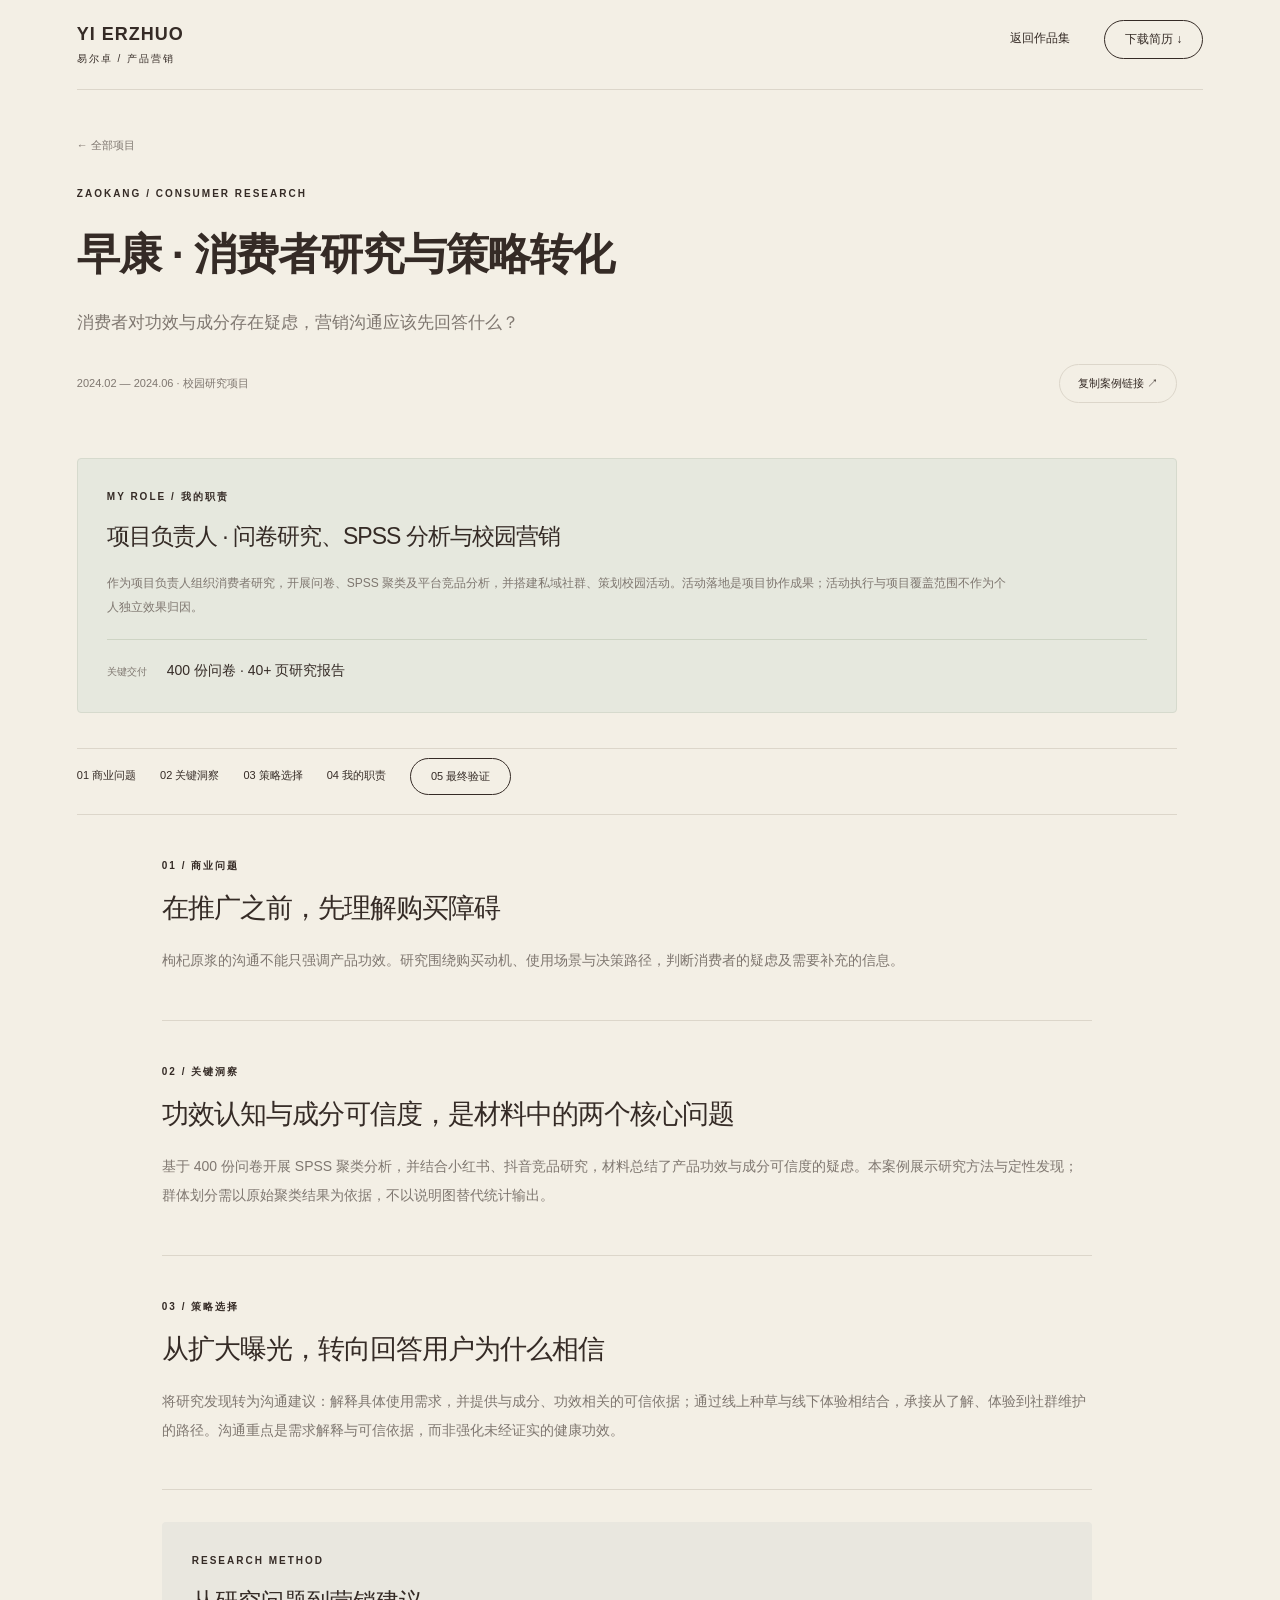
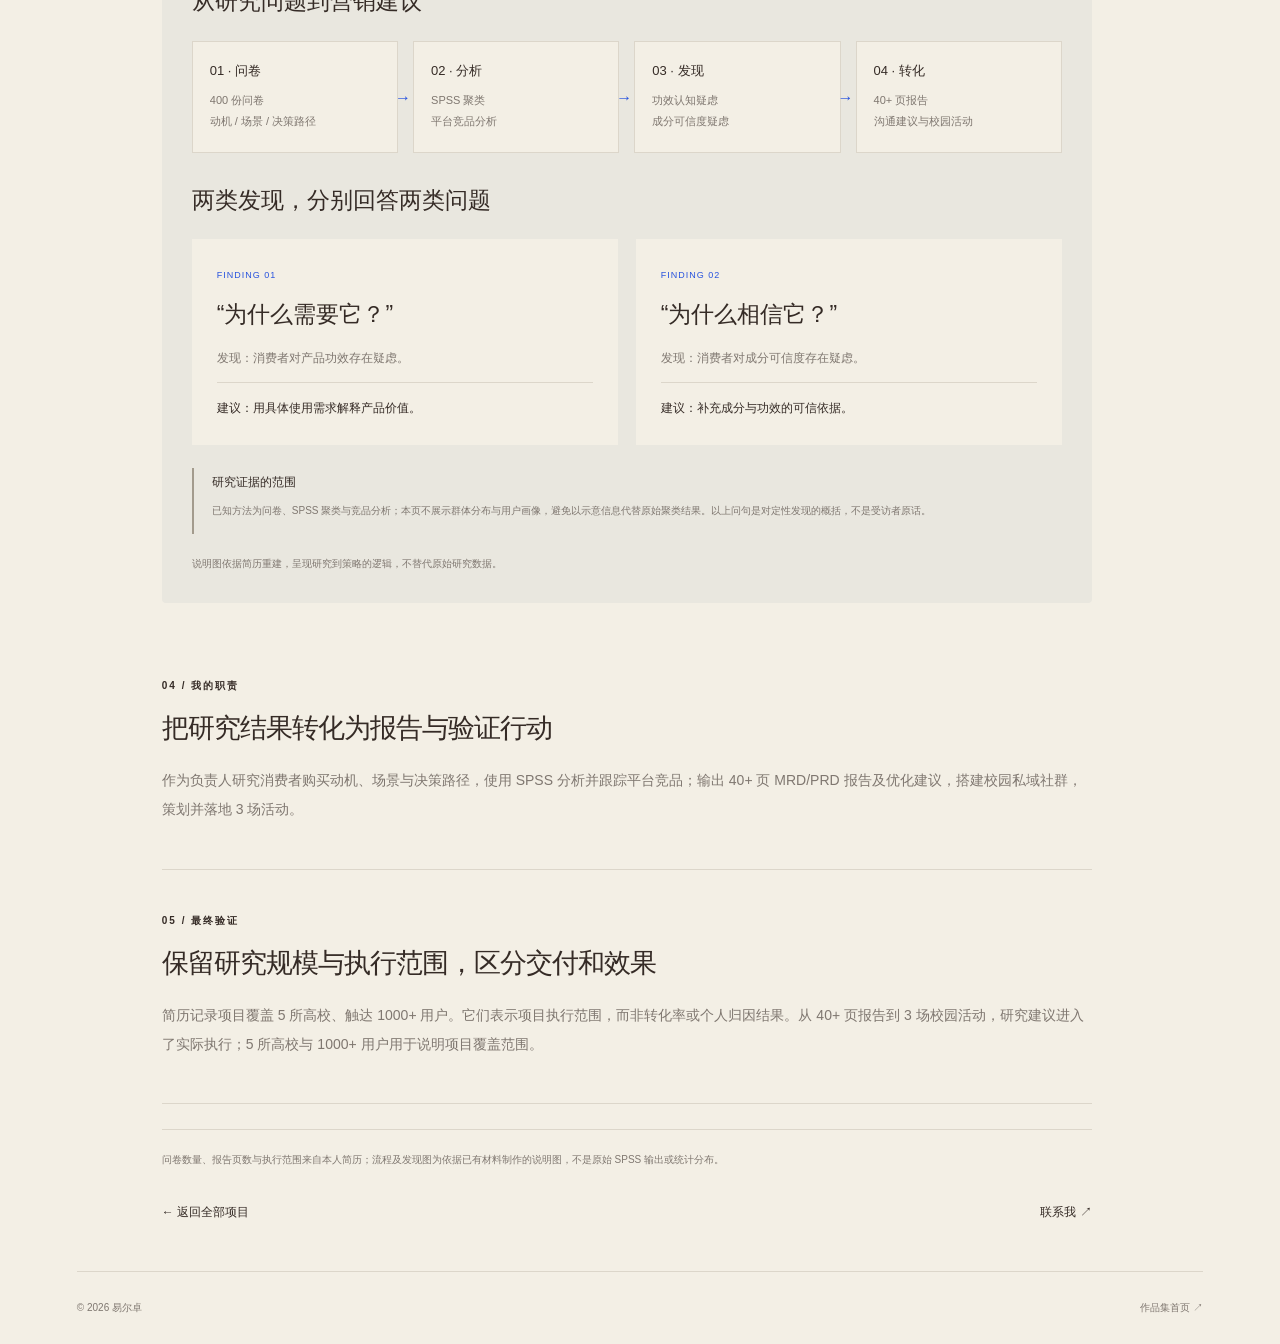
==== cases/goji/index.html @ 031f4488 "Refocus portfolio on research, personal contributions and verified deliverables" ====
<!doctype html><html lang="zh-CN"><head><meta charset="utf-8"><meta name="viewport" content="width=device-width,initial-scale=1"><meta name="description" content="消费者对功效与成分存在疑虑，营销沟通应该先回答什么？"><title>早康 · 消费者研究与策略转化 · 易尔卓</title><link rel="stylesheet" href="../../style.css?v=20261013"></head><body class="case-page"><header><a class="wordmark" href="../../">YI ERZHUO<span>易尔卓 / 产品营销</span></a><nav aria-label="案例导航"><a href="../../#projects">返回作品集</a><a href="../../assets/yi-erzhuo-resume.pdf" download>下载简历 ↓</a></nav></header><main><section class="case-hero"><a class="back-link" href="../../#projects">← 全部项目</a><p class="eyebrow">ZAOKANG / CONSUMER RESEARCH</p><h1>早康 · 消费者研究与策略转化</h1><p class="case-question">消费者对功效与成分存在疑虑，营销沟通应该先回答什么？</p><div class="case-meta"><span>2024.02 — 2024.06 · 校园研究项目</span><button class="share-button">复制案例链接 ↗</button></div><p id="share-status" role="status" aria-live="polite"></p><div class="role-panel"><p class="eyebrow">MY ROLE / 我的职责</p><h2>项目负责人 · 问卷研究、SPSS 分析与校园营销</h2><p>作为项目负责人组织消费者研究，开展问卷、SPSS 聚类及平台竞品分析，并搭建私域社群、策划校园活动。活动落地是项目协作成果；活动执行与项目覆盖范围不作为个人独立效果归因。</p><div class="role-output"><span>关键交付</span><strong>400 份问卷 · 40+ 页研究报告</strong></div></div></section><nav class="chapter-nav" aria-label="案例章节"><a href="#step-1">01 商业问题</a><a href="#step-2">02 关键洞察</a><a href="#step-3">03 策略选择</a><a href="#step-4">04 我的职责</a><a href="#step-5">05 最终验证</a></nav><div class="case-reading"><section id="step-1" class="case-chapter"><p class="eyebrow">01 / 商业问题</p><h2>在推广之前，先理解购买障碍</h2><p>枸杞原浆的沟通不能只强调产品功效。研究围绕购买动机、使用场景与决策路径，判断消费者的疑虑及需要补充的信息。</p></section><section id="step-2" class="case-chapter"><p class="eyebrow">02 / 关键洞察</p><h2>功效认知与成分可信度，是材料中的两个核心问题</h2><p>基于 400 份问卷开展 SPSS 聚类分析，并结合小红书、抖音竞品研究，材料总结了产品功效与成分可信度的疑虑。本案例展示研究方法与定性发现；群体划分需以原始聚类结果为依据，不以说明图替代统计输出。</p></section><section id="step-3" class="case-chapter"><p class="eyebrow">03 / 策略选择</p><h2>从扩大曝光，转向回答用户为什么相信</h2><p>将研究发现转为沟通建议：解释具体使用需求，并提供与成分、功效相关的可信依据；通过线上种草与线下体验相结合，承接从了解、体验到社群维护的路径。沟通重点是需求解释与可信依据，而非强化未经证实的健康功效。</p></section><section class="case-visual"><p class="eyebrow">RESEARCH METHOD</p><h3>从研究问题到营销建议</h3><div class="process-flow"><div><b>01 · 问卷</b><span>400 份问卷<br>动机 / 场景 / 决策路径</span></div><div><b>02 · 分析</b><span>SPSS 聚类<br>平台竞品分析</span></div><div><b>03 · 发现</b><span>功效认知疑虑<br>成分可信度疑虑</span></div><div><b>04 · 转化</b><span>40+ 页报告<br>沟通建议与校园活动</span></div></div><h3>两类发现，分别回答两类问题</h3><div class="finding-grid"><article><span>FINDING 01</span><h4>“为什么需要它？”</h4><p>发现：消费者对产品功效存在疑虑。</p><div>建议：用具体使用需求解释产品价值。</div></article><article><span>FINDING 02</span><h4>“为什么相信它？”</h4><p>发现：消费者对成分可信度存在疑虑。</p><div>建议：补充成分与功效的可信依据。</div></article></div><div class="research-boundary"><strong>研究证据的范围</strong><p>已知方法为问卷、SPSS 聚类与竞品分析；本页不展示群体分布与用户画像，避免以示意信息代替原始聚类结果。以上问句是对定性发现的概括，不是受访者原话。</p></div><p class="visual-caption">说明图依据简历重建，呈现研究到策略的逻辑，不替代原始研究数据。</p></section><section id="step-4" class="case-chapter"><p class="eyebrow">04 / 我的职责</p><h2>把研究结果转化为报告与验证行动</h2><p>作为负责人研究消费者购买动机、场景与决策路径，使用 SPSS 分析并跟踪平台竞品；输出 40+ 页 MRD/PRD 报告及优化建议，搭建校园私域社群，策划并落地 3 场活动。</p></section><section id="step-5" class="case-chapter"><p class="eyebrow">05 / 最终验证</p><h2>保留研究规模与执行范围，区分交付和效果</h2><p>简历记录项目覆盖 5 所高校、触达 1000+ 用户。它们表示项目执行范围，而非转化率或个人归因结果。从 40+ 页报告到 3 场校园活动，研究建议进入了实际执行；5 所高校与 1000+ 用户用于说明项目覆盖范围。</p></section><p class="case-note">问卷数量、报告页数与执行范围来自本人简历；流程及发现图为依据已有材料制作的说明图，不是原始 SPSS 输出或统计分布。</p><section class="next-case"><a href="../../#projects">← 返回全部项目</a><a href="mailto:erzhuoy25@163.com">联系我 ↗</a></section></div></main><footer><span>© 2026 易尔卓</span><a href="../../">作品集首页 ↗</a></footer><dialog id="image-dialog" aria-label="公开作品完整原图"><button class="close" aria-label="关闭原图">×</button><img id="full-image" alt="公开作品完整截图"></dialog><script src="../../script.js?v=20261013"></script></body></html>
---- style.css ----
:root{--paper:#f3efe5;--ink:#352b26;--muted:#7f7770;--blue:#2853de;--line:#dcd6ca}*{box-sizing:border-box}html{scroll-behavior:smooth;scroll-padding-top:88px}body{margin:0;background:var(--paper);color:var(--ink);font-family:Arial,"PingFang SC","Microsoft YaHei",sans-serif;-webkit-font-smoothing:antialiased}button,a{-webkit-tap-highlight-color:transparent}a{color:inherit;text-decoration:none}button{font:inherit;cursor:pointer}header,main,footer{max-width:1260px;margin:auto}header{height:96px;display:flex;justify-content:space-between;align-items:center;border-bottom:1px solid var(--line)}.wordmark{font-size:18px;letter-spacing:1px;font-weight:750}.wordmark span{display:block;font-size:10px;font-weight:400;letter-spacing:2px;margin-top:7px}nav{display:flex;gap:34px;font-size:12px}nav a:last-child{border:1px solid var(--ink);border-radius:25px;padding:10px 20px;margin-top:-10px}a:hover{color:var(--blue)}.hero{display:grid;grid-template-columns:1.15fr 1fr;gap:45px;padding:70px 0 60px;align-items:center}.eyebrow{font-size:10px;font-weight:600;letter-spacing:2px;line-height:1.7;margin:0}.eyebrow i{width:7px;height:7px;background:var(--blue);display:inline-block;border-radius:50%;margin-right:7px}h1{font-size:clamp(45px,5.2vw,74px);letter-spacing:-3px;line-height:1.24;font-weight:600;margin:27px 0}.blue{color:var(--blue)}.hero-description{font-size:13px;line-height:2;color:var(--muted);margin:25px 0 32px}.primary{display:inline-flex;gap:50px;background:var(--blue);color:#fff;padding:17px 22px;border-radius:3px;font-size:12px}.primary:hover{background:var(--ink);color:#fff}.hero-note{font-size:10px;color:var(--muted);display:inline-block;margin-left:20px}.hero-portrait{height:490px;background:#e3dfd4;border-radius:3px;position:relative;overflow:hidden}.portrait-top{position:absolute;left:25px;top:25px;font-size:10px;line-height:1.6;letter-spacing:1px;z-index:2}.portrait-orbit{position:absolute;width:345px;height:345px;border:1px solid #b7ae9d;border-radius:50%;top:65px;left:calc(50% - 172px)}.hero-portrait>img{position:absolute;width:125%;left:-12.5%;bottom:0;object-fit:contain;z-index:1}.big-star{position:absolute;right:24px;top:18px;font-size:82px;color:var(--blue);font-family:Georgia,serif;font-weight:400}.portrait-caption{position:absolute;bottom:23px;left:25px;z-index:3;background:var(--paper);padding:12px 18px;transform:rotate(-3deg);box-shadow:0 5px 20px #352b2610}.portrait-caption>span{display:block;font-size:8px;letter-spacing:2px;margin-bottom:7px}.portrait-caption strong{font-size:21px;font-weight:500}.portrait-caption small{font-size:11px;margin-left:10px}.portrait-sticker{position:absolute;right:15px;top:167px;background:var(--blue);color:#fff;font-size:11px;line-height:1.7;padding:15px 18px;transform:rotate(8deg);z-index:2}.brand-strip{display:flex;align-items:center;justify-content:space-between;padding:27px 0;border-top:1px solid var(--line);border-bottom:1px solid var(--line);gap:15px}.brand-strip>span{color:var(--muted);font-size:10px}.brand-strip strong{font-size:21px;font-weight:600;letter-spacing:-.5px}.section{padding-top:86px}.section-title{display:flex;justify-content:space-between;align-items:flex-end;gap:30px;margin-bottom:35px}h2{font-size:35px;line-height:1.45;font-weight:500;letter-spacing:-1px;margin:17px 0 0}.section-title>p{font-size:12px;color:var(--muted);line-height:1.9;margin:0}.project-grid{display:grid;grid-template-columns:repeat(3,1fr);gap:22px}.project{border:1px solid var(--line);border-radius:5px;overflow:hidden;background:#f8f5ef;transition:transform .2s,box-shadow .2s}.project:hover{transform:translateY(-4px);box-shadow:0 14px 30px #352b2609}.project-cover{width:100%;border:0;text-align:left;display:block;position:relative;padding:24px;height:350px;overflow:hidden;color:var(--ink)}.mint .project-cover{background:#dce6df}.sand .project-cover{background:#e5d7c3}.lavender .project-cover{background:#e2e0ef}.cover-top{display:flex;justify-content:space-between;font-size:8px;letter-spacing:1px}.project-cover>h3{font-weight:500;font-size:25px;line-height:1.5;margin:24px 0 0;position:relative;z-index:2;letter-spacing:-.8px}.cover-art{position:absolute;top:147px;right:30px;left:25px;height:220px;display:flex;justify-content:center;gap:13px}.cover-art img{width:100px;object-fit:cover;object-position:top;border:4px solid #fff;border-radius:13px;box-shadow:0 15px 25px #352b2630;transform:rotate(-9deg) translateY(15px);height:215px}.cover-art img+img{transform:rotate(9deg) translateY(35px)}.cover-label{position:absolute;bottom:0;left:0;right:0;padding:14px 24px;background:inherit;font-size:7px;letter-spacing:1px;z-index:3}.cover-arrow{position:absolute;bottom:11px;right:18px;font-size:19px;z-index:4}.project-body{padding:25px}.tags{color:var(--muted);font-size:9px;letter-spacing:.3px;margin:0}h3{font-size:19px;font-weight:500;line-height:1.5;margin:15px 0 10px}.summary{font-size:12px;color:var(--muted);line-height:1.9;margin:0;min-height:68px}.metrics{display:flex;gap:28px;margin-top:24px}.metrics strong{display:block;font-size:30px;font-weight:500;letter-spacing:-1px}.metrics span{font-size:9px;display:block;margin-top:7px;color:var(--muted)}.metric-note{font-size:9px;color:var(--muted);margin:14px 0 19px}.case-link{display:flex;justify-content:space-between;background:transparent;border:0;border-top:1px solid var(--line);padding:16px 0 0;font-size:11px;width:100%;color:var(--ink)}.case-link:hover{color:var(--blue)}.confidential{font-size:10px;color:var(--muted);line-height:1.8;margin-top:20px}.support-grid{display:grid;grid-template-columns:1fr 1fr;border-top:1px solid var(--line);border-left:1px solid var(--line)}.support{padding:35px;border-right:1px solid var(--line);border-bottom:1px solid var(--line)}.small-no{font-size:10px;color:var(--muted);letter-spacing:1px}.support h3{font-size:25px;line-height:1.6;margin:20px 0 15px;letter-spacing:-.5px}.support>p{font-size:12px;line-height:2;color:var(--muted);max-width:490px}.strategy{font-size:12px;background:#e9e4d9;padding:14px 15px;margin:21px 0}.strategy span{font-size:9px;color:var(--muted);margin-right:20px}.support-result{display:flex;gap:28px;flex-wrap:wrap;margin:25px 0 23px}.support-result strong{font-size:28px;font-weight:500;letter-spacing:-1px}.support-result small{display:block;font-size:10px;font-weight:400;letter-spacing:0;color:var(--muted);margin-top:6px}.support-foot{font-size:9px;color:var(--muted);line-height:1.8}.collab-step{display:flex;gap:18px;align-items:flex-start;margin:20px 0}.collab-step>span{font-size:10px;color:var(--blue);border:1px solid #aeb9e1;border-radius:50%;padding:9px;margin-top:2px}.collab-step h4{font-size:14px;font-weight:500;margin:0 0 6px}.collab-step p{font-size:12px;line-height:1.9;color:var(--muted);margin:0}.about{display:grid;grid-template-columns:1fr 1fr;gap:100px;padding-bottom:85px}.about-left>p:not(.eyebrow){font-size:12px;line-height:2;color:var(--muted);margin-top:22px}.education{margin-top:30px}.education h3{font-size:16px;margin:18px 0 7px}.education h3 span{font-size:10px;color:var(--muted);margin-left:10px}.education p{font-size:11px;color:var(--muted);margin:0}.about-photo{height:190px;background:#e4dfd3;position:relative;overflow:hidden;margin-top:30px;border-radius:3px}.about-photo img{position:absolute;height:290px;bottom:-50px;right:20px}.about-photo>span{position:absolute;left:25px;top:57px;font-family:Georgia,serif;font-size:24px;line-height:1.4;z-index:1}.abilities{padding-top:8px}.abilities>.eyebrow{margin-bottom:23px}.ability{display:flex;gap:20px;padding:21px 0;border-top:1px solid var(--line);align-items:center}.ability>span:first-child{font-size:10px;color:var(--muted)}.ability h3{font-size:17px;margin:0 0 8px}.ability p{font-size:11px;color:var(--muted);margin:0;line-height:1.8}.ability-mark{margin-left:auto;color:var(--muted);font-size:20px}.language{border-top:1px solid var(--line);margin-top:10px;padding-top:23px;display:flex;align-items:center;gap:20px;flex-wrap:wrap}.language>span{font-size:9px;letter-spacing:1px;color:var(--muted)}.language strong{font-weight:500;font-size:21px}.language p{font-size:10px;color:var(--muted)}.contact{background:var(--ink);color:var(--paper);padding:48px;border-radius:4px}.contact .eyebrow{color:#c3b9aa}.contact h2{font-size:46px;margin:25px 0 35px}.contact h2>span{color:#a6b6ff;display:inline-block;margin-left:60px}.contact-bottom{display:flex;justify-content:space-between;align-items:center;gap:20px}.contact-bottom a{font-size:17px;border-bottom:1px solid #9b9086;padding-bottom:8px}.contact-bottom>span{font-size:10px;color:#c3b9aa}footer{display:flex;justify-content:space-between;padding:29px 0;font-size:10px;color:var(--muted)}dialog{border:0;border-radius:8px;background:var(--paper);color:var(--ink);padding:42px;width:min(840px,92vw);max-height:88vh}dialog::backdrop{background:#211a17b8;backdrop-filter:blur(6px)}.close{position:absolute;right:13px;top:9px;width:36px;height:36px;background:var(--paper);color:var(--ink);border:1px solid var(--line);border-radius:50%;font-size:23px;z-index:5}dialog h2{font-size:30px;margin-bottom:28px}.case-step{display:flex;gap:22px;border-top:1px solid var(--line);padding:21px 0}.case-step>span{font-size:11px;color:var(--blue);padding-top:6px}.case-step h3{font-size:16px;margin:0 0 9px}.case-step p{font-size:12px;line-height:2;margin:0;color:var(--muted)}.gallery-title{font-size:14px;margin:25px 0 20px}.gallery{display:grid;grid-template-columns:1fr 1fr;gap:20px}.gallery-image{padding:0;border:1px solid var(--line);background:#fff;overflow:hidden;border-radius:4px}.gallery-image img{width:100%;display:block}.case-note{border-top:1px solid var(--line);padding-top:20px;font-size:10px;color:var(--muted);line-height:1.9;margin:25px 0 0}#image-dialog{padding:0;background:#fff;width:min(570px,92vw);max-height:94vh}#full-image{display:block;width:100%}:focus-visible{outline:2px solid var(--blue);outline-offset:5px}@media(max-width:1400px){header,main,footer{margin-left:6%;margin-right:6%}.hero-note{display:block;margin:15px 0 0}}@media(max-width:1000px){.hero-portrait{height:420px}.hero h1{font-size:53px}.project-grid{grid-template-columns:1fr 1fr}.project:last-child{grid-column:1/-1;display:grid;grid-template-columns:1fr 1fr}.project:last-child .project-cover{height:100%;min-height:350px}.about{gap:40px}.brand-strip strong{font-size:17px}}@media(max-width:650px){header,main,footer{margin-left:6%;margin-right:6%}header{height:82px}.wordmark{font-size:15px}.wordmark span{font-size:8px;letter-spacing:1px}nav{gap:14px;font-size:10px}nav a:last-child{border:0;padding:0;margin:0}.hero{grid-template-columns:1fr;padding:40px 0;gap:30px}.hero h1{font-size:49px;letter-spacing:-2px}.hero-description{font-size:12px}.hero-note{display:inline-block;margin-left:12px;font-size:8px}.hero-portrait{height:370px}.hero-portrait>img{width:115%;left:-7.5%}.portrait-orbit{width:270px;height:270px;left:calc(50% - 135px);top:60px}.portrait-sticker{top:136px;font-size:9px;padding:10px}.big-star{font-size:62px}.portrait-top{font-size:8px}.brand-strip{flex-wrap:wrap;justify-content:flex-start;gap:20px;padding:22px 0}.brand-strip>span{width:100%;font-size:9px}.brand-strip strong{font-size:14px}.section{padding-top:56px}.section-title{display:block;margin-bottom:25px}h2{font-size:28px}.section-title>p{font-size:11px;margin-top:17px}.project-grid{grid-template-columns:1fr;gap:23px}.project:last-child{display:block;grid-column:auto}.project-cover,.project:last-child .project-cover{height:350px}.project-cover h3{font-size:27px}.cover-art{gap:20px}.cover-art img{width:113px;height:245px}.summary{min-height:0}.project-body{padding:24px}.support-grid{grid-template-columns:1fr}.support{padding:25px}.support h3{font-size:23px}.support-result{gap:22px}.support-result strong{font-size:25px}.about{grid-template-columns:1fr;gap:35px;padding-bottom:55px}.education h3 span{font-size:9px}.about-photo{height:175px}.abilities{padding-top:0}.contact{padding:30px 24px}.contact h2{font-size:29px;margin:20px 0 28px}.contact h2>span{margin-left:10px}.contact-bottom{display:block}.contact-bottom>a{font-size:15px}.contact-bottom>span{display:block;margin-top:20px;font-size:9px}footer{font-size:9px}dialog{padding:30px 22px}dialog h2{font-size:25px}.case-step{gap:13px}.gallery{gap:10px}.eyebrow{font-size:9px;letter-spacing:1.5px}}@media(prefers-reduced-motion:reduce){html{scroll-behavior:auto}.project{transition:none}}
.project-cover{display:flex;flex-direction:column;align-items:stretch;justify-content:flex-start}.big-star{font-variant-emoji:text}.cover-art{top:160px}
.about-photo{height:300px}.about-photo img{height:280px;max-width:55%;width:auto;object-fit:contain;bottom:0;right:12px}.about-photo>span{top:110px;font-size:22px}@media(max-width:650px){.about-photo{height:260px}.about-photo img{height:240px;max-width:55%;right:4px}.about-photo>span{left:18px;top:95px;font-size:18px}}
/* Recruiting portfolio: clear deliverables and shareable case studies. */
.hero h1{font-size:clamp(40px,4.1vw,59px);line-height:1.32;letter-spacing:-2px}.positioning{font-size:12px;color:var(--blue);letter-spacing:.5px;margin:20px 0 0}.hero-description{max-width:510px}.hero-actions-new{display:flex;gap:16px;align-items:center;flex-wrap:wrap}.resume-button{border:1px solid var(--line);padding:16px 20px;font-size:12px;border-radius:3px}.graduation,.location{font-size:10px;color:var(--muted);line-height:1.8}.graduation{margin:20px 0 5px}.location{margin:0}.focus-words{display:flex;gap:18px;margin-top:18px;font-size:10px;color:var(--muted)}.revised-projects{grid-template-columns:1fr 1fr}.revised-projects>.project:last-child{grid-column:auto;display:block}.revised-projects>.project:last-child .project-cover{height:350px;min-height:0}.revised-projects .project-cover h3{font-size:27px}.revised-projects .cover-art{top:156px}.revised-projects .project-body h3{margin:0 0 20px;font-size:21px}.card-problem,.card-role{font-size:12px;line-height:1.9;margin:0 0 14px}.card-role{color:var(--muted)}.card-problem>span,.card-role>span{display:block;font-size:9px;color:var(--muted);letter-spacing:1px;margin-bottom:3px}.deliverable{border-top:1px solid var(--line);padding-top:17px;margin-top:20px;min-height:75px}.deliverable>span{display:block;font-size:9px;color:var(--muted);margin-bottom:8px}.deliverable>strong{font-size:15px;line-height:1.7;font-weight:500}.goji-theme .project-cover{background:#eedfce;color:#774e35}.research-cover{position:absolute;left:26px;bottom:53px;right:25px}.research-cover>span{font-size:65px;font-family:Georgia,serif;letter-spacing:-2px}.research-cover small{font-family:Arial,"Microsoft YaHei",sans-serif;font-size:11px;letter-spacing:0;margin-left:14px}.research-cover>div{font-size:11px;margin-top:10px;letter-spacing:1px}.text-link{font-size:12px;border-bottom:1px solid var(--line);padding:8px 0}.case-visual{background:#e9e7df;padding:30px;border-radius:4px;margin:32px 0}.case-visual>h3{font-size:23px;margin:15px 0 22px}.process-flow{display:grid;grid-template-columns:repeat(4,1fr);gap:15px;margin:22px 0 30px}.process-flow>div{padding:20px 17px;background:var(--paper);position:relative;border:1px solid var(--line)}.process-flow>div:not(:last-child)::after{content:'→';position:absolute;right:-14px;top:43%;color:var(--blue);font-size:16px;z-index:1}.process-flow b{font-size:13px;font-weight:500;display:block;margin-bottom:10px}.process-flow span{font-size:11px;line-height:1.9;color:var(--muted)}.finding-grid{display:grid;grid-template-columns:1fr 1fr;gap:18px}.finding-grid article{background:var(--paper);padding:25px}.finding-grid article>span{font-size:9px;color:var(--blue);letter-spacing:1px}.finding-grid h4{font-size:23px;font-weight:500;margin:17px 0}.finding-grid p{font-size:12px;color:var(--muted);line-height:1.9}.finding-grid article>div{font-size:12px;line-height:1.8;padding-top:15px;border-top:1px solid var(--line)}.research-boundary{margin-top:23px;border-left:2px solid #a39b8d;padding:4px 0 4px 18px}.research-boundary strong{font-size:12px;font-weight:500}.research-boundary p,.visual-caption{font-size:10px;line-height:1.9;color:var(--muted)}.visual-caption{margin:20px 0 0}.compact-support .support{padding:30px}.compact-support h3{font-size:23px}.compact-support .support-foot{font-size:10px;margin-bottom:0}.contact-details{font-size:12px;line-height:2;color:#c3b9aa;margin:0 0 25px}.resume-nav{background:var(--ink);color:var(--paper)}.resume-nav:hover{background:var(--blue);color:white}.case-page header{height:90px}.case-page main{max-width:1100px}.case-hero{padding:45px 0 0}.back-link{display:inline-block;font-size:11px;color:var(--muted);margin-bottom:32px}.case-hero h1{font-size:43px;line-height:1.5;letter-spacing:-1px;margin:20px 0}.case-question{font-size:17px;line-height:1.9;max-width:820px;color:var(--muted)}.case-meta{display:flex;align-items:center;justify-content:space-between;gap:20px;font-size:11px;color:var(--muted);margin:25px 0 0}.share-button{font-size:11px;border:1px solid var(--line);border-radius:22px;padding:11px 18px;color:var(--ink);background:transparent}#share-status{font-size:11px;color:var(--blue);line-height:1.8;min-height:20px;margin:10px 0}#share-status input{width:100%;padding:12px;margin-top:10px;border:1px solid var(--line);background:var(--paper);color:var(--ink)}.role-panel{background:#e6e8de;border:1px solid #d6dacd;padding:29px;margin:25px 0 35px;border-radius:4px}.role-panel h2{font-size:23px;line-height:1.7;margin:12px 0 15px}.role-panel>p:not(.eyebrow){font-size:12px;line-height:2;color:var(--muted);max-width:900px}.role-output{display:flex;align-items:baseline;gap:20px;margin-top:20px;border-top:1px solid #ced4c4;padding-top:18px}.role-output span{font-size:10px;color:var(--muted);flex-shrink:0}.role-output strong{font-size:14px;line-height:1.8;font-weight:500}.chapter-nav{display:flex;gap:24px;font-size:11px;flex-wrap:wrap;position:sticky;top:0;background:var(--paper);padding:19px 0;border-top:1px solid var(--line);border-bottom:1px solid var(--line);z-index:4}.case-reading{max-width:930px;margin:auto}.case-chapter{padding:42px 0 30px;border-bottom:1px solid var(--line);scroll-margin-top:76px}.case-chapter h2{font-size:27px;margin:15px 0 18px}.case-chapter>p:not(.eyebrow){font-size:14px;line-height:2.1;color:var(--muted)}.mapping-table{border:1px solid var(--line);background:var(--paper);font-size:11px}.mapping-head,.mapping-row{display:grid;grid-template-columns:1fr 1.4fr 1.3fr 1.7fr;gap:15px;padding:16px}.mapping-head{background:#dedccc;font-size:10px}.mapping-row{border-top:1px solid var(--line);line-height:1.9;color:var(--muted)}.mapping-row>span:first-child{color:var(--ink)}.case-page .gallery{max-width:760px;margin:25px auto}.case-page .gallery-image{transition:transform .2s}.case-page .gallery-image:hover{transform:translateY(-3px)}.next-case{display:flex;justify-content:space-between;font-size:12px;padding:35px 0 50px}.case-page footer{border-top:1px solid var(--line)}@media(max-width:1000px){.hero h1{font-size:43px}.process-flow{grid-template-columns:1fr 1fr}.process-flow>div:nth-child(2)::after{display:none}.hero{gap:30px}.focus-words{gap:14px}}@media(max-width:650px){.hero h1{font-size:37px;letter-spacing:-1.6px;line-height:1.4}.hero-description{font-size:12px;margin:20px 0 25px}.positioning{font-size:10px}.hero-actions-new{gap:12px}.hero-actions-new .primary{gap:28px}.resume-button{padding:16px;font-size:11px}.revised-projects{grid-template-columns:1fr}.revised-projects .project-cover h3{font-size:25px}.revised-projects .project-body h3{font-size:19px}.revised-projects .deliverable{min-height:0;margin-bottom:20px}.focus-words{font-size:9px;gap:15px}.case-visual{padding:20px;margin:25px 0}.case-visual>h3{font-size:20px}.process-flow{gap:12px}.process-flow>div{padding:16px 12px}.process-flow b{font-size:12px}.process-flow span{font-size:10px}.process-flow>div:not(:last-child)::after{right:-11px;font-size:14px}.finding-grid{grid-template-columns:1fr;gap:13px}.finding-grid article{padding:20px}.finding-grid h4{font-size:21px}.compact-support .support{padding:24px}.contact-details{font-size:11px}.contact-bottom a+a{display:inline-block;margin-top:20px;font-size:13px}.case-page header{height:82px}.case-page nav{font-size:10px}.case-page nav a:last-child{padding:0;margin:0;border:0}.case-hero{padding-top:30px}.case-hero h1{font-size:30px}.case-question{font-size:14px}.case-meta{align-items:flex-start;gap:15px;font-size:10px;line-height:1.8}.share-button{padding:9px 12px;flex-shrink:0;font-size:10px}.role-panel{padding:22px;margin-bottom:25px}.role-panel h2{font-size:19px}.role-output{display:block}.role-output strong{display:block;margin-top:7px;font-size:13px}.chapter-nav{gap:11px 16px;padding:15px 0;font-size:10px}.case-chapter{padding:32px 0 23px;scroll-margin-top:102px}.case-chapter h2{font-size:23px}.case-chapter>p:not(.eyebrow){font-size:13px;line-height:2}.mapping-head{display:none}.mapping-row{grid-template-columns:1fr;gap:6px;padding:17px}.mapping-row>span:first-child{font-size:14px;font-weight:500}.mapping-row>span:nth-child(2)::before{content:'需求：';color:var(--ink)}.mapping-row>span:nth-child(3)::before{content:'产品：';color:var(--ink)}.mapping-row>span:nth-child(4)::before{content:'沟通：';color:var(--ink)}.case-page .gallery{gap:12px}#image-dialog .close{position:fixed;right:6vw;top:5vh}}
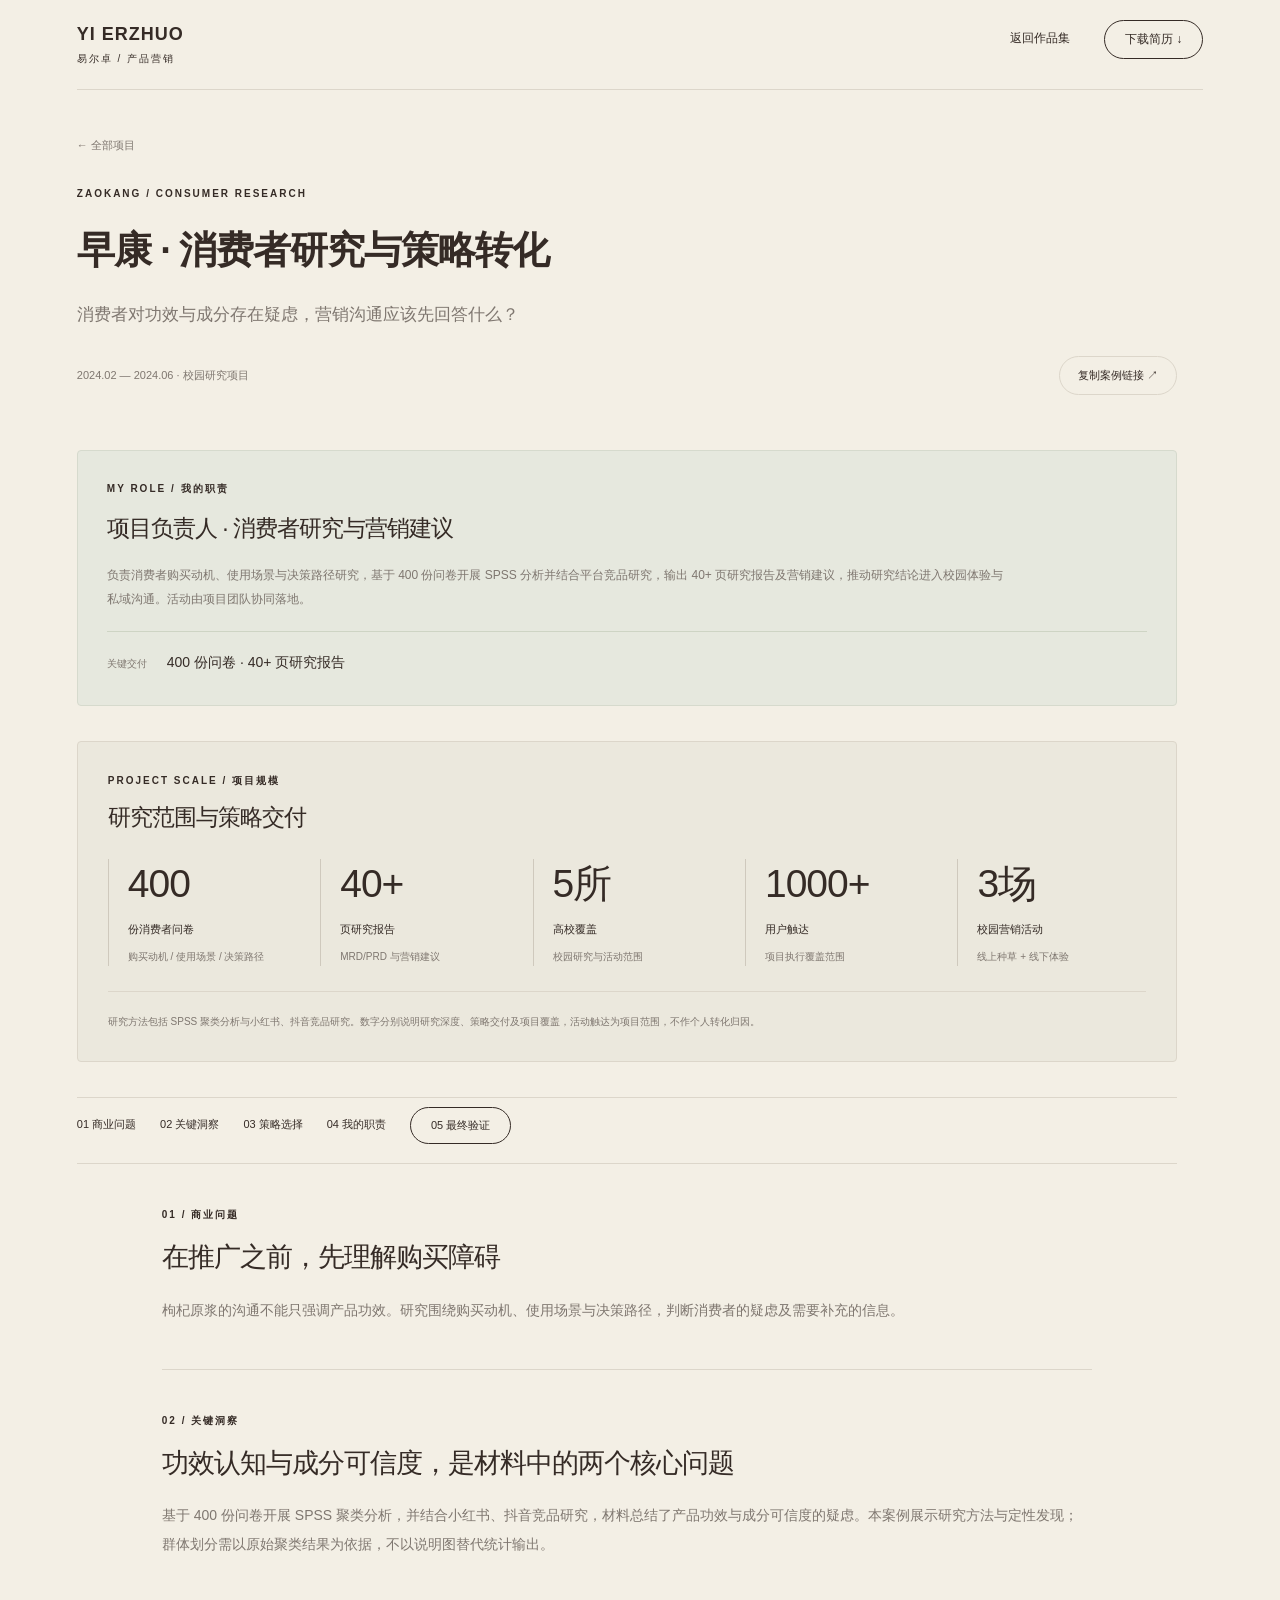
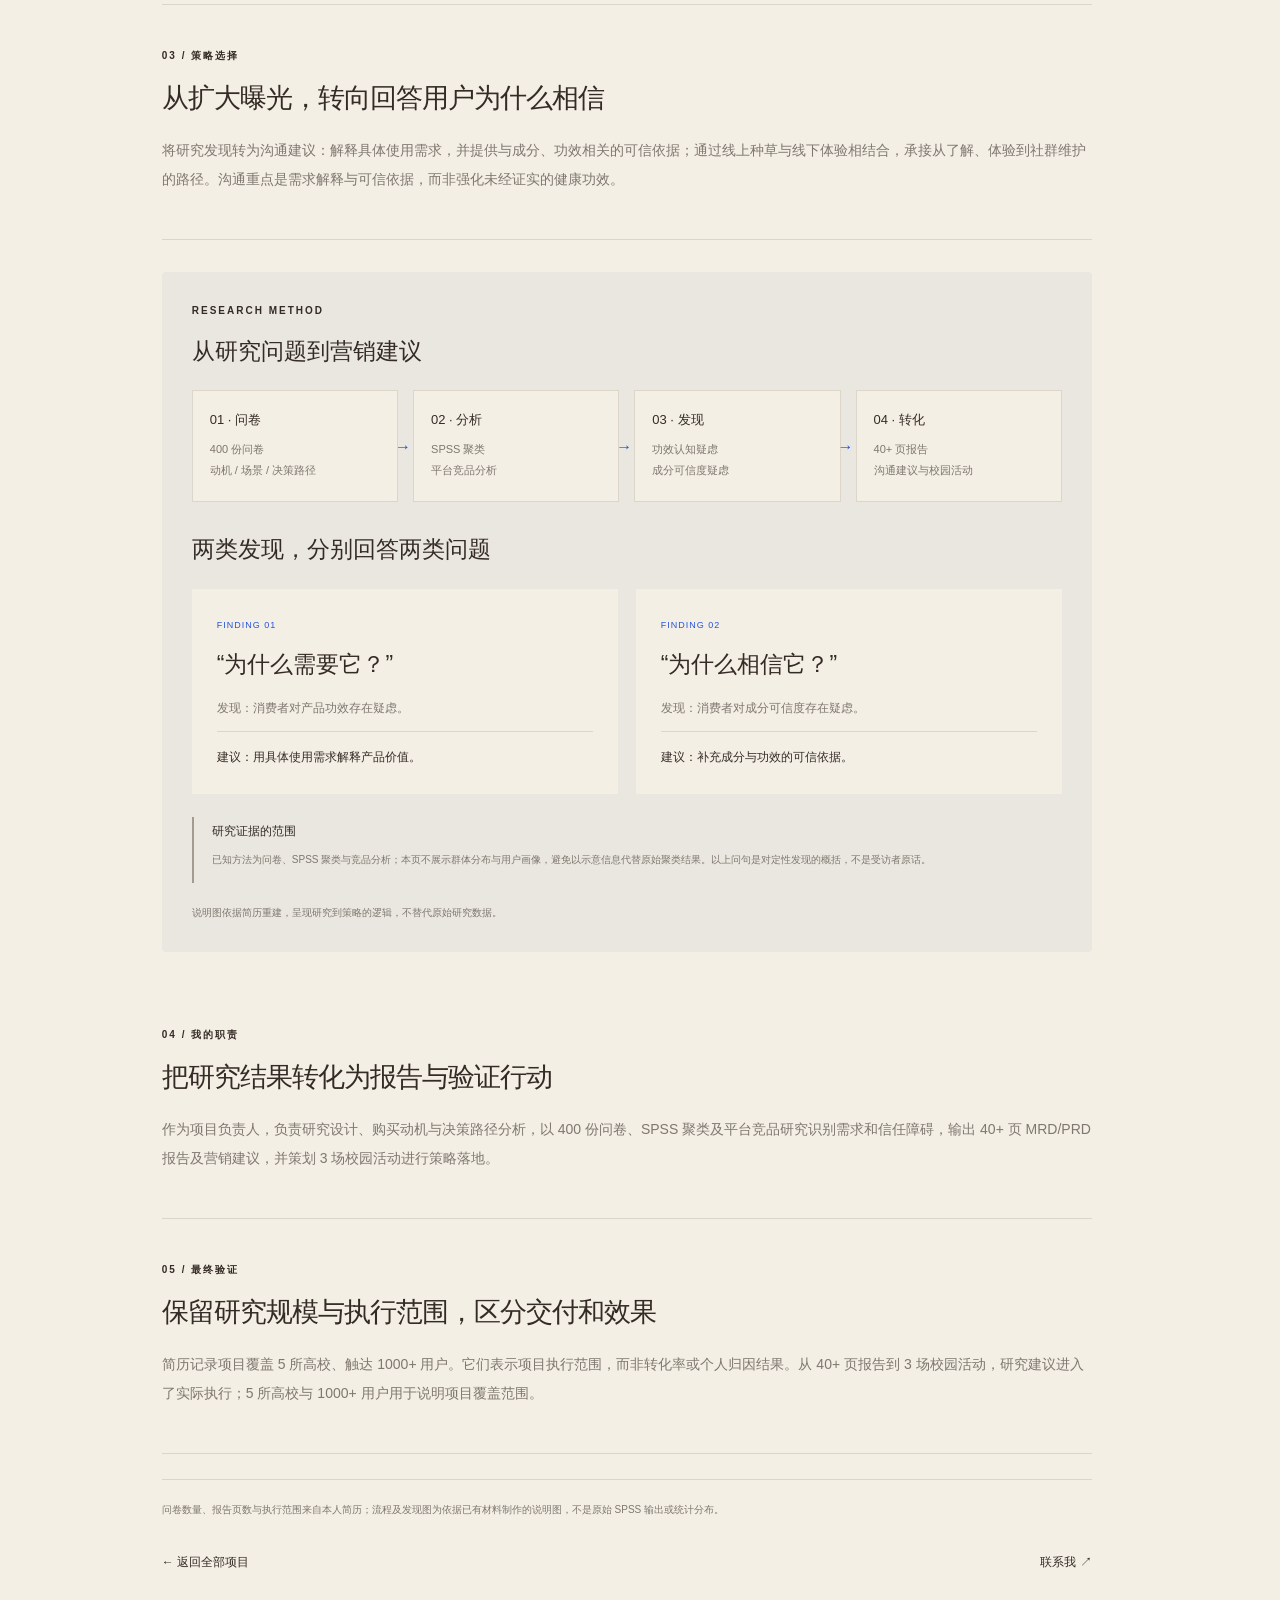
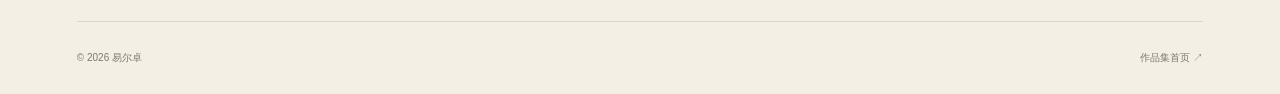
==== commit 8ede692a: "Polish consumer product marketing copy and project scope within existing portfolio" ====
--- a/cases/goji/index.html
+++ b/cases/goji/index.html
@@ -1 +1 @@
-<!doctype html><html lang="zh-CN"><head><meta charset="utf-8"><meta name="viewport" content="width=device-width,initial-scale=1"><meta name="description" content="消费者对功效与成分存在疑虑，营销沟通应该先回答什么？"><title>早康 · 消费者研究与策略转化 · 易尔卓</title><link rel="stylesheet" href="../../style.css?v=20261013"></head><body class="case-page"><header><a class="wordmark" href="../../">YI ERZHUO<span>易尔卓 / 产品营销</span></a><nav aria-label="案例导航"><a href="../../#projects">返回作品集</a><a href="../../assets/yi-erzhuo-resume.pdf" download>下载简历 ↓</a></nav></header><main><section class="case-hero"><a class="back-link" href="../../#projects">← 全部项目</a><p class="eyebrow">ZAOKANG / CONSUMER RESEARCH</p><h1>早康 · 消费者研究与策略转化</h1><p class="case-question">消费者对功效与成分存在疑虑，营销沟通应该先回答什么？</p><div class="case-meta"><span>2024.02 — 2024.06 · 校园研究项目</span><button class="share-button">复制案例链接 ↗</button></div><p id="share-status" role="status" aria-live="polite"></p><div class="role-panel"><p class="eyebrow">MY ROLE / 我的职责</p><h2>项目负责人 · 问卷研究、SPSS 分析与校园营销</h2><p>作为项目负责人组织消费者研究，开展问卷、SPSS 聚类及平台竞品分析，并搭建私域社群、策划校园活动。活动落地是项目协作成果；活动执行与项目覆盖范围不作为个人独立效果归因。</p><div class="role-output"><span>关键交付</span><strong>400 份问卷 · 40+ 页研究报告</strong></div></div></section><nav class="chapter-nav" aria-label="案例章节"><a href="#step-1">01 商业问题</a><a href="#step-2">02 关键洞察</a><a href="#step-3">03 策略选择</a><a href="#step-4">04 我的职责</a><a href="#step-5">05 最终验证</a></nav><div class="case-reading"><section id="step-1" class="case-chapter"><p class="eyebrow">01 / 商业问题</p><h2>在推广之前，先理解购买障碍</h2><p>枸杞原浆的沟通不能只强调产品功效。研究围绕购买动机、使用场景与决策路径，判断消费者的疑虑及需要补充的信息。</p></section><section id="step-2" class="case-chapter"><p class="eyebrow">02 / 关键洞察</p><h2>功效认知与成分可信度，是材料中的两个核心问题</h2><p>基于 400 份问卷开展 SPSS 聚类分析，并结合小红书、抖音竞品研究，材料总结了产品功效与成分可信度的疑虑。本案例展示研究方法与定性发现；群体划分需以原始聚类结果为依据，不以说明图替代统计输出。</p></section><section id="step-3" class="case-chapter"><p class="eyebrow">03 / 策略选择</p><h2>从扩大曝光，转向回答用户为什么相信</h2><p>将研究发现转为沟通建议：解释具体使用需求，并提供与成分、功效相关的可信依据；通过线上种草与线下体验相结合，承接从了解、体验到社群维护的路径。沟通重点是需求解释与可信依据，而非强化未经证实的健康功效。</p></section><section class="case-visual"><p class="eyebrow">RESEARCH METHOD</p><h3>从研究问题到营销建议</h3><div class="process-flow"><div><b>01 · 问卷</b><span>400 份问卷<br>动机 / 场景 / 决策路径</span></div><div><b>02 · 分析</b><span>SPSS 聚类<br>平台竞品分析</span></div><div><b>03 · 发现</b><span>功效认知疑虑<br>成分可信度疑虑</span></div><div><b>04 · 转化</b><span>40+ 页报告<br>沟通建议与校园活动</span></div></div><h3>两类发现，分别回答两类问题</h3><div class="finding-grid"><article><span>FINDING 01</span><h4>“为什么需要它？”</h4><p>发现：消费者对产品功效存在疑虑。</p><div>建议：用具体使用需求解释产品价值。</div></article><article><span>FINDING 02</span><h4>“为什么相信它？”</h4><p>发现：消费者对成分可信度存在疑虑。</p><div>建议：补充成分与功效的可信依据。</div></article></div><div class="research-boundary"><strong>研究证据的范围</strong><p>已知方法为问卷、SPSS 聚类与竞品分析；本页不展示群体分布与用户画像，避免以示意信息代替原始聚类结果。以上问句是对定性发现的概括，不是受访者原话。</p></div><p class="visual-caption">说明图依据简历重建，呈现研究到策略的逻辑，不替代原始研究数据。</p></section><section id="step-4" class="case-chapter"><p class="eyebrow">04 / 我的职责</p><h2>把研究结果转化为报告与验证行动</h2><p>作为负责人研究消费者购买动机、场景与决策路径，使用 SPSS 分析并跟踪平台竞品；输出 40+ 页 MRD/PRD 报告及优化建议，搭建校园私域社群，策划并落地 3 场活动。</p></section><section id="step-5" class="case-chapter"><p class="eyebrow">05 / 最终验证</p><h2>保留研究规模与执行范围，区分交付和效果</h2><p>简历记录项目覆盖 5 所高校、触达 1000+ 用户。它们表示项目执行范围，而非转化率或个人归因结果。从 40+ 页报告到 3 场校园活动，研究建议进入了实际执行；5 所高校与 1000+ 用户用于说明项目覆盖范围。</p></section><p class="case-note">问卷数量、报告页数与执行范围来自本人简历；流程及发现图为依据已有材料制作的说明图，不是原始 SPSS 输出或统计分布。</p><section class="next-case"><a href="../../#projects">← 返回全部项目</a><a href="mailto:erzhuoy25@163.com">联系我 ↗</a></section></div></main><footer><span>© 2026 易尔卓</span><a href="../../">作品集首页 ↗</a></footer><dialog id="image-dialog" aria-label="公开作品完整原图"><button class="close" aria-label="关闭原图">×</button><img id="full-image" alt="公开作品完整截图"></dialog><script src="../../script.js?v=20261013"></script></body></html>+<!doctype html><html lang="zh-CN"><head><meta charset="utf-8"><meta name="viewport" content="width=device-width,initial-scale=1"><meta name="description" content="消费者对功效与成分存在疑虑，营销沟通应该先回答什么？"><title>早康 · 消费者研究与策略转化 · 易尔卓</title><link rel="stylesheet" href="../../style.css?v=20261013b"></head><body class="case-page"><header><a class="wordmark" href="../../">YI ERZHUO<span>易尔卓 / 产品营销</span></a><nav aria-label="案例导航"><a href="../../#projects">返回作品集</a><a href="../../assets/yi-erzhuo-resume.pdf" download>下载简历 ↓</a></nav></header><main><section class="case-hero"><a class="back-link" href="../../#projects">← 全部项目</a><p class="eyebrow">ZAOKANG / CONSUMER RESEARCH</p><h1>早康 · 消费者研究与策略转化</h1><p class="case-question">消费者对功效与成分存在疑虑，营销沟通应该先回答什么？</p><div class="case-meta"><span>2024.02 — 2024.06 · 校园研究项目</span><button class="share-button">复制案例链接 ↗</button></div><p id="share-status" role="status" aria-live="polite"></p><div class="role-panel"><p class="eyebrow">MY ROLE / 我的职责</p><h2>项目负责人 · 消费者研究与营销建议</h2><p>负责消费者购买动机、使用场景与决策路径研究，基于 400 份问卷开展 SPSS 分析并结合平台竞品研究，输出 40+ 页研究报告及营销建议，推动研究结论进入校园体验与私域沟通。活动由项目团队协同落地。</p><div class="role-output"><span>关键交付</span><strong>400 份问卷 · 40+ 页研究报告</strong></div></div></section><section class="project-scale" aria-label="项目规模与研究范围"><p class="eyebrow">PROJECT SCALE / 项目规模</p><h2>研究范围与策略交付</h2><div class="scale-grid"><div><strong>400</strong><span>份消费者问卷</span><p>购买动机 / 使用场景 / 决策路径</p></div><div><strong>40+</strong><span>页研究报告</span><p>MRD/PRD 与营销建议</p></div><div><strong>5所</strong><span>高校覆盖</span><p>校园研究与活动范围</p></div><div><strong>1000+</strong><span>用户触达</span><p>项目执行覆盖范围</p></div><div><strong>3场</strong><span>校园营销活动</span><p>线上种草 + 线下体验</p></div></div><p class="scale-note">研究方法包括 SPSS 聚类分析与小红书、抖音竞品研究。数字分别说明研究深度、策略交付及项目覆盖，活动触达为项目范围，不作个人转化归因。</p></section><nav class="chapter-nav" aria-label="案例章节"><a href="#step-1">01 商业问题</a><a href="#step-2">02 关键洞察</a><a href="#step-3">03 策略选择</a><a href="#step-4">04 我的职责</a><a href="#step-5">05 最终验证</a></nav><div class="case-reading"><section id="step-1" class="case-chapter"><p class="eyebrow">01 / 商业问题</p><h2>在推广之前，先理解购买障碍</h2><p>枸杞原浆的沟通不能只强调产品功效。研究围绕购买动机、使用场景与决策路径，判断消费者的疑虑及需要补充的信息。</p></section><section id="step-2" class="case-chapter"><p class="eyebrow">02 / 关键洞察</p><h2>功效认知与成分可信度，是材料中的两个核心问题</h2><p>基于 400 份问卷开展 SPSS 聚类分析，并结合小红书、抖音竞品研究，材料总结了产品功效与成分可信度的疑虑。本案例展示研究方法与定性发现；群体划分需以原始聚类结果为依据，不以说明图替代统计输出。</p></section><section id="step-3" class="case-chapter"><p class="eyebrow">03 / 策略选择</p><h2>从扩大曝光，转向回答用户为什么相信</h2><p>将研究发现转为沟通建议：解释具体使用需求，并提供与成分、功效相关的可信依据；通过线上种草与线下体验相结合，承接从了解、体验到社群维护的路径。沟通重点是需求解释与可信依据，而非强化未经证实的健康功效。</p></section><section class="case-visual"><p class="eyebrow">RESEARCH METHOD</p><h3>从研究问题到营销建议</h3><div class="process-flow"><div><b>01 · 问卷</b><span>400 份问卷<br>动机 / 场景 / 决策路径</span></div><div><b>02 · 分析</b><span>SPSS 聚类<br>平台竞品分析</span></div><div><b>03 · 发现</b><span>功效认知疑虑<br>成分可信度疑虑</span></div><div><b>04 · 转化</b><span>40+ 页报告<br>沟通建议与校园活动</span></div></div><h3>两类发现，分别回答两类问题</h3><div class="finding-grid"><article><span>FINDING 01</span><h4>“为什么需要它？”</h4><p>发现：消费者对产品功效存在疑虑。</p><div>建议：用具体使用需求解释产品价值。</div></article><article><span>FINDING 02</span><h4>“为什么相信它？”</h4><p>发现：消费者对成分可信度存在疑虑。</p><div>建议：补充成分与功效的可信依据。</div></article></div><div class="research-boundary"><strong>研究证据的范围</strong><p>已知方法为问卷、SPSS 聚类与竞品分析；本页不展示群体分布与用户画像，避免以示意信息代替原始聚类结果。以上问句是对定性发现的概括，不是受访者原话。</p></div><p class="visual-caption">说明图依据简历重建，呈现研究到策略的逻辑，不替代原始研究数据。</p></section><section id="step-4" class="case-chapter"><p class="eyebrow">04 / 我的职责</p><h2>把研究结果转化为报告与验证行动</h2><p>作为项目负责人，负责研究设计、购买动机与决策路径分析，以 400 份问卷、SPSS 聚类及平台竞品研究识别需求和信任障碍，输出 40+ 页 MRD/PRD 报告及营销建议，并策划 3 场校园活动进行策略落地。</p></section><section id="step-5" class="case-chapter"><p class="eyebrow">05 / 最终验证</p><h2>保留研究规模与执行范围，区分交付和效果</h2><p>简历记录项目覆盖 5 所高校、触达 1000+ 用户。它们表示项目执行范围，而非转化率或个人归因结果。从 40+ 页报告到 3 场校园活动，研究建议进入了实际执行；5 所高校与 1000+ 用户用于说明项目覆盖范围。</p></section><p class="case-note">问卷数量、报告页数与执行范围来自本人简历；流程及发现图为依据已有材料制作的说明图，不是原始 SPSS 输出或统计分布。</p><section class="next-case"><a href="../../#projects">← 返回全部项目</a><a href="mailto:erzhuoy25@163.com">联系我 ↗</a></section></div></main><footer><span>© 2026 易尔卓</span><a href="../../">作品集首页 ↗</a></footer><dialog id="image-dialog" aria-label="公开作品完整原图"><button class="close" aria-label="关闭原图">×</button><img id="full-image" alt="公开作品完整截图"></dialog><script src="../../script.js?v=20261013b"></script></body></html>
--- a/style.css
+++ b/style.css
@@ -3,3 +3,5 @@
 .about-photo{height:300px}.about-photo img{height:280px;max-width:55%;width:auto;object-fit:contain;bottom:0;right:12px}.about-photo>span{top:110px;font-size:22px}@media(max-width:650px){.about-photo{height:260px}.about-photo img{height:240px;max-width:55%;right:4px}.about-photo>span{left:18px;top:95px;font-size:18px}}
 /* Recruiting portfolio: clear deliverables and shareable case studies. */
 .hero h1{font-size:clamp(40px,4.1vw,59px);line-height:1.32;letter-spacing:-2px}.positioning{font-size:12px;color:var(--blue);letter-spacing:.5px;margin:20px 0 0}.hero-description{max-width:510px}.hero-actions-new{display:flex;gap:16px;align-items:center;flex-wrap:wrap}.resume-button{border:1px solid var(--line);padding:16px 20px;font-size:12px;border-radius:3px}.graduation,.location{font-size:10px;color:var(--muted);line-height:1.8}.graduation{margin:20px 0 5px}.location{margin:0}.focus-words{display:flex;gap:18px;margin-top:18px;font-size:10px;color:var(--muted)}.revised-projects{grid-template-columns:1fr 1fr}.revised-projects>.project:last-child{grid-column:auto;display:block}.revised-projects>.project:last-child .project-cover{height:350px;min-height:0}.revised-projects .project-cover h3{font-size:27px}.revised-projects .cover-art{top:156px}.revised-projects .project-body h3{margin:0 0 20px;font-size:21px}.card-problem,.card-role{font-size:12px;line-height:1.9;margin:0 0 14px}.card-role{color:var(--muted)}.card-problem>span,.card-role>span{display:block;font-size:9px;color:var(--muted);letter-spacing:1px;margin-bottom:3px}.deliverable{border-top:1px solid var(--line);padding-top:17px;margin-top:20px;min-height:75px}.deliverable>span{display:block;font-size:9px;color:var(--muted);margin-bottom:8px}.deliverable>strong{font-size:15px;line-height:1.7;font-weight:500}.goji-theme .project-cover{background:#eedfce;color:#774e35}.research-cover{position:absolute;left:26px;bottom:53px;right:25px}.research-cover>span{font-size:65px;font-family:Georgia,serif;letter-spacing:-2px}.research-cover small{font-family:Arial,"Microsoft YaHei",sans-serif;font-size:11px;letter-spacing:0;margin-left:14px}.research-cover>div{font-size:11px;margin-top:10px;letter-spacing:1px}.text-link{font-size:12px;border-bottom:1px solid var(--line);padding:8px 0}.case-visual{background:#e9e7df;padding:30px;border-radius:4px;margin:32px 0}.case-visual>h3{font-size:23px;margin:15px 0 22px}.process-flow{display:grid;grid-template-columns:repeat(4,1fr);gap:15px;margin:22px 0 30px}.process-flow>div{padding:20px 17px;background:var(--paper);position:relative;border:1px solid var(--line)}.process-flow>div:not(:last-child)::after{content:'→';position:absolute;right:-14px;top:43%;color:var(--blue);font-size:16px;z-index:1}.process-flow b{font-size:13px;font-weight:500;display:block;margin-bottom:10px}.process-flow span{font-size:11px;line-height:1.9;color:var(--muted)}.finding-grid{display:grid;grid-template-columns:1fr 1fr;gap:18px}.finding-grid article{background:var(--paper);padding:25px}.finding-grid article>span{font-size:9px;color:var(--blue);letter-spacing:1px}.finding-grid h4{font-size:23px;font-weight:500;margin:17px 0}.finding-grid p{font-size:12px;color:var(--muted);line-height:1.9}.finding-grid article>div{font-size:12px;line-height:1.8;padding-top:15px;border-top:1px solid var(--line)}.research-boundary{margin-top:23px;border-left:2px solid #a39b8d;padding:4px 0 4px 18px}.research-boundary strong{font-size:12px;font-weight:500}.research-boundary p,.visual-caption{font-size:10px;line-height:1.9;color:var(--muted)}.visual-caption{margin:20px 0 0}.compact-support .support{padding:30px}.compact-support h3{font-size:23px}.compact-support .support-foot{font-size:10px;margin-bottom:0}.contact-details{font-size:12px;line-height:2;color:#c3b9aa;margin:0 0 25px}.resume-nav{background:var(--ink);color:var(--paper)}.resume-nav:hover{background:var(--blue);color:white}.case-page header{height:90px}.case-page main{max-width:1100px}.case-hero{padding:45px 0 0}.back-link{display:inline-block;font-size:11px;color:var(--muted);margin-bottom:32px}.case-hero h1{font-size:43px;line-height:1.5;letter-spacing:-1px;margin:20px 0}.case-question{font-size:17px;line-height:1.9;max-width:820px;color:var(--muted)}.case-meta{display:flex;align-items:center;justify-content:space-between;gap:20px;font-size:11px;color:var(--muted);margin:25px 0 0}.share-button{font-size:11px;border:1px solid var(--line);border-radius:22px;padding:11px 18px;color:var(--ink);background:transparent}#share-status{font-size:11px;color:var(--blue);line-height:1.8;min-height:20px;margin:10px 0}#share-status input{width:100%;padding:12px;margin-top:10px;border:1px solid var(--line);background:var(--paper);color:var(--ink)}.role-panel{background:#e6e8de;border:1px solid #d6dacd;padding:29px;margin:25px 0 35px;border-radius:4px}.role-panel h2{font-size:23px;line-height:1.7;margin:12px 0 15px}.role-panel>p:not(.eyebrow){font-size:12px;line-height:2;color:var(--muted);max-width:900px}.role-output{display:flex;align-items:baseline;gap:20px;margin-top:20px;border-top:1px solid #ced4c4;padding-top:18px}.role-output span{font-size:10px;color:var(--muted);flex-shrink:0}.role-output strong{font-size:14px;line-height:1.8;font-weight:500}.chapter-nav{display:flex;gap:24px;font-size:11px;flex-wrap:wrap;position:sticky;top:0;background:var(--paper);padding:19px 0;border-top:1px solid var(--line);border-bottom:1px solid var(--line);z-index:4}.case-reading{max-width:930px;margin:auto}.case-chapter{padding:42px 0 30px;border-bottom:1px solid var(--line);scroll-margin-top:76px}.case-chapter h2{font-size:27px;margin:15px 0 18px}.case-chapter>p:not(.eyebrow){font-size:14px;line-height:2.1;color:var(--muted)}.mapping-table{border:1px solid var(--line);background:var(--paper);font-size:11px}.mapping-head,.mapping-row{display:grid;grid-template-columns:1fr 1.4fr 1.3fr 1.7fr;gap:15px;padding:16px}.mapping-head{background:#dedccc;font-size:10px}.mapping-row{border-top:1px solid var(--line);line-height:1.9;color:var(--muted)}.mapping-row>span:first-child{color:var(--ink)}.case-page .gallery{max-width:760px;margin:25px auto}.case-page .gallery-image{transition:transform .2s}.case-page .gallery-image:hover{transform:translateY(-3px)}.next-case{display:flex;justify-content:space-between;font-size:12px;padding:35px 0 50px}.case-page footer{border-top:1px solid var(--line)}@media(max-width:1000px){.hero h1{font-size:43px}.process-flow{grid-template-columns:1fr 1fr}.process-flow>div:nth-child(2)::after{display:none}.hero{gap:30px}.focus-words{gap:14px}}@media(max-width:650px){.hero h1{font-size:37px;letter-spacing:-1.6px;line-height:1.4}.hero-description{font-size:12px;margin:20px 0 25px}.positioning{font-size:10px}.hero-actions-new{gap:12px}.hero-actions-new .primary{gap:28px}.resume-button{padding:16px;font-size:11px}.revised-projects{grid-template-columns:1fr}.revised-projects .project-cover h3{font-size:25px}.revised-projects .project-body h3{font-size:19px}.revised-projects .deliverable{min-height:0;margin-bottom:20px}.focus-words{font-size:9px;gap:15px}.case-visual{padding:20px;margin:25px 0}.case-visual>h3{font-size:20px}.process-flow{gap:12px}.process-flow>div{padding:16px 12px}.process-flow b{font-size:12px}.process-flow span{font-size:10px}.process-flow>div:not(:last-child)::after{right:-11px;font-size:14px}.finding-grid{grid-template-columns:1fr;gap:13px}.finding-grid article{padding:20px}.finding-grid h4{font-size:21px}.compact-support .support{padding:24px}.contact-details{font-size:11px}.contact-bottom a+a{display:inline-block;margin-top:20px;font-size:13px}.case-page header{height:82px}.case-page nav{font-size:10px}.case-page nav a:last-child{padding:0;margin:0;border:0}.case-hero{padding-top:30px}.case-hero h1{font-size:30px}.case-question{font-size:14px}.case-meta{align-items:flex-start;gap:15px;font-size:10px;line-height:1.8}.share-button{padding:9px 12px;flex-shrink:0;font-size:10px}.role-panel{padding:22px;margin-bottom:25px}.role-panel h2{font-size:19px}.role-output{display:block}.role-output strong{display:block;margin-top:7px;font-size:13px}.chapter-nav{gap:11px 16px;padding:15px 0;font-size:10px}.case-chapter{padding:32px 0 23px;scroll-margin-top:102px}.case-chapter h2{font-size:23px}.case-chapter>p:not(.eyebrow){font-size:13px;line-height:2}.mapping-head{display:none}.mapping-row{grid-template-columns:1fr;gap:6px;padding:17px}.mapping-row>span:first-child{font-size:14px;font-weight:500}.mapping-row>span:nth-child(2)::before{content:'需求：';color:var(--ink)}.mapping-row>span:nth-child(3)::before{content:'产品：';color:var(--ink)}.mapping-row>span:nth-child(4)::before{content:'沟通：';color:var(--ink)}.case-page .gallery{gap:12px}#image-dialog .close{position:fixed;right:6vw;top:5vh}}
+/* Existing case frame: project scope and evidence captions. */
+.ability h3{line-height:1.6}.ability-en{display:inline-block;font-size:16px;margin-right:10px}.ability-cn{display:inline-block;font-size:13px;color:var(--muted);font-weight:400}.project-scale{padding:30px;background:#ebe8dd;border:1px solid var(--line);border-radius:4px;margin:0 0 35px}.project-scale>h2{font-size:23px;margin:12px 0 25px}.scale-grid{display:grid;grid-template-columns:repeat(auto-fit,minmax(150px,1fr));gap:24px}.scale-grid>div{border-left:1px solid #cfc9bd;padding-left:19px}.scale-grid strong{font-size:39px;font-weight:500;letter-spacing:-1px;display:block;line-height:1.3}.scale-grid span{font-size:11px;display:block;margin-top:10px;line-height:1.8}.scale-grid p{font-size:10px;line-height:1.9;color:var(--muted);margin:8px 0 0}.scale-note{font-size:10px;color:var(--muted);line-height:1.9;margin:25px 0 0;padding-top:20px;border-top:1px solid var(--line)}.strategy-chain{display:flex;align-items:center;justify-content:space-between;gap:12px;font-size:11px;line-height:1.9;margin:20px 0 25px}.strategy-chain>span{flex:1;text-align:center;padding:14px 10px;background:var(--paper);border:1px solid var(--line)}.strategy-chain i{font-style:normal;color:var(--blue)}.evidence-gallery{align-items:start}.evidence-gallery figure{margin:0;min-width:0}.evidence-gallery .gallery-image{width:100%}.evidence-gallery figcaption{padding:20px 0 0}.evidence-gallery figcaption>span{font-size:9px;letter-spacing:1px;color:var(--muted)}.evidence-gallery h3{font-size:17px;margin:10px 0}.evidence-gallery p{font-size:12px;line-height:1.9;color:var(--muted);margin:0}.cover-top{gap:12px}.cover-top>span:first-child{line-height:1.7}.cover-top>span:last-child{white-space:nowrap}.revised-projects .project-body h3{font-size:20px;line-height:1.6}.case-hero h1{font-size:38px}@media(max-width:650px){.ability-en{display:block;font-size:16px;margin:0}.ability-cn{display:block;font-size:12px}.project-scale{padding:22px;margin-bottom:25px}.project-scale>h2{font-size:20px}.scale-grid{grid-template-columns:1fr 1fr;gap:22px 14px}.scale-grid>div{padding-left:12px}.scale-grid strong{font-size:31px}.scale-grid span{font-size:10px}.scale-grid p{font-size:9px}.strategy-chain{display:grid;grid-template-columns:1fr;gap:8px}.strategy-chain i{text-align:center;transform:rotate(90deg)}.strategy-chain>span{padding:10px}.evidence-gallery{grid-template-columns:1fr!important;gap:30px!important;max-width:290px!important}.evidence-gallery figcaption{padding-top:15px}.evidence-gallery p{font-size:11px}.revised-projects .project-body h3{font-size:18px}.case-hero h1{font-size:27px;line-height:1.6}.cover-top{font-size:8px}}
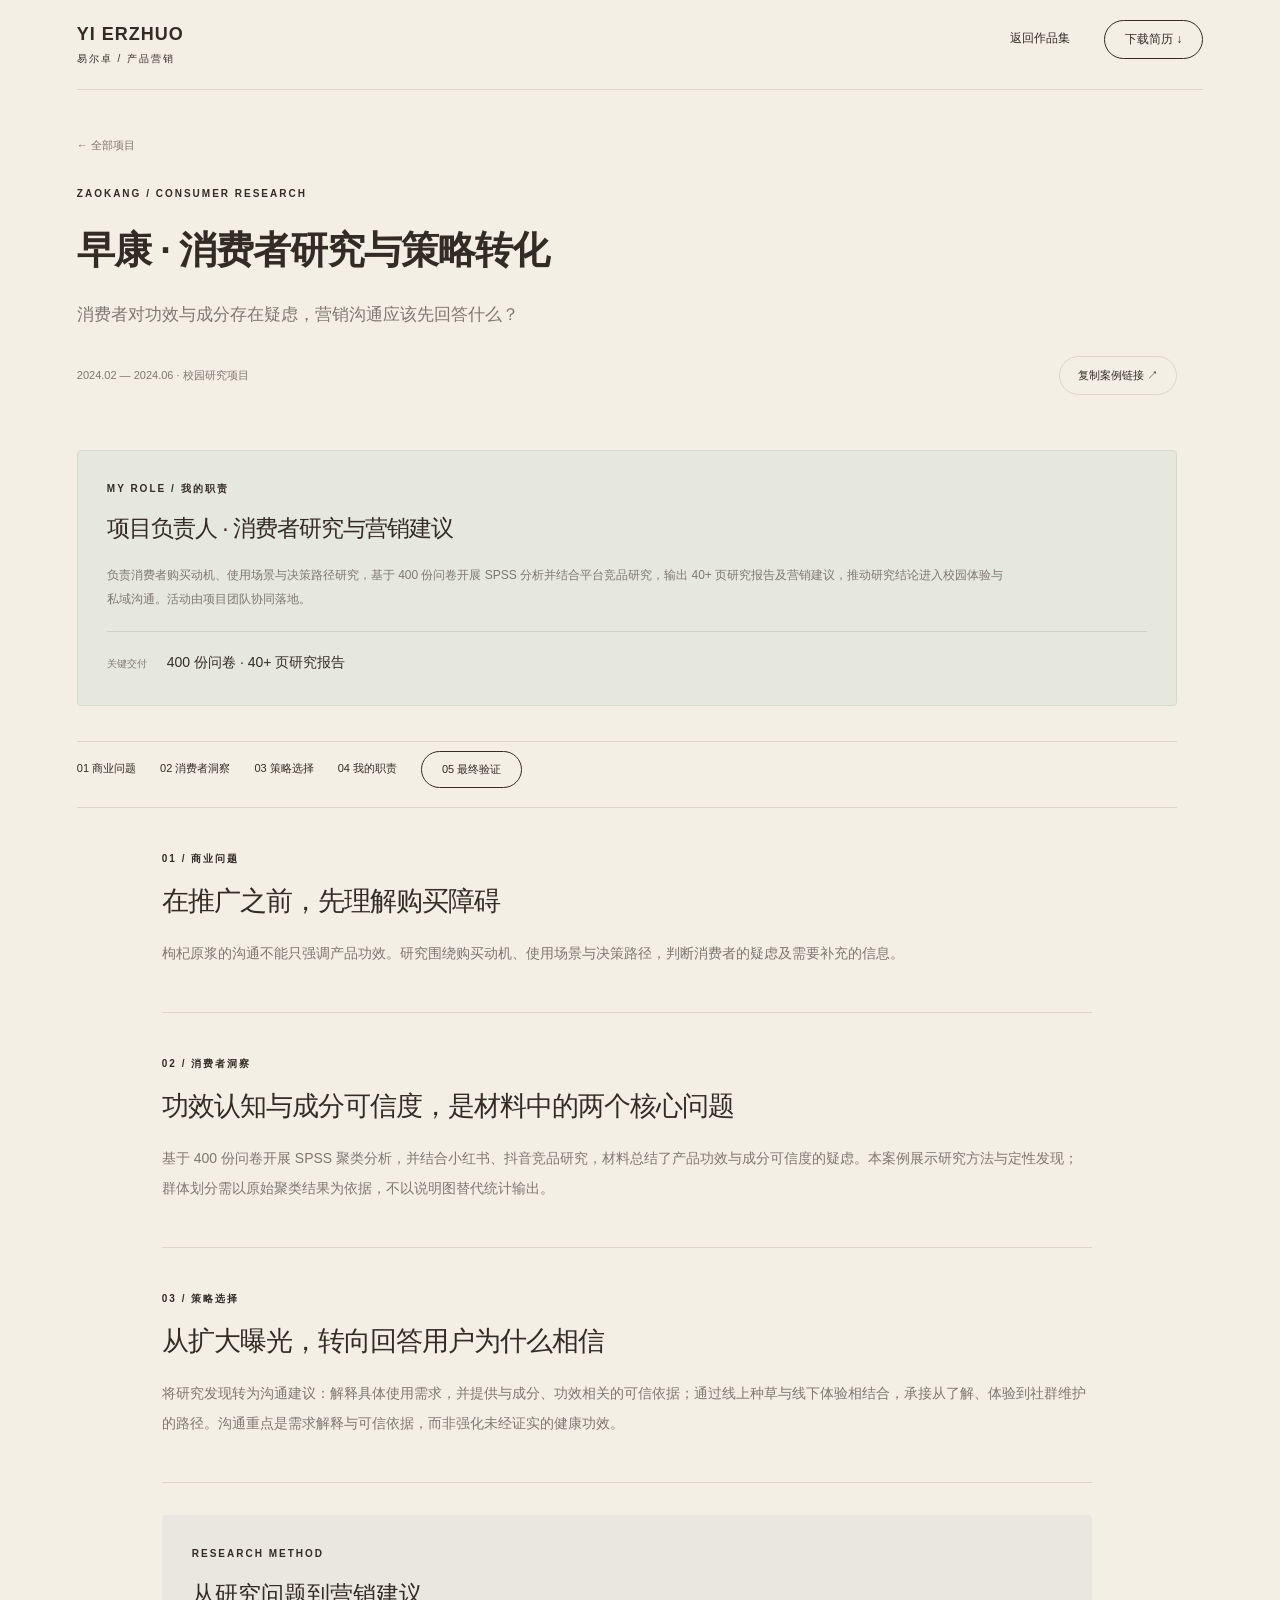
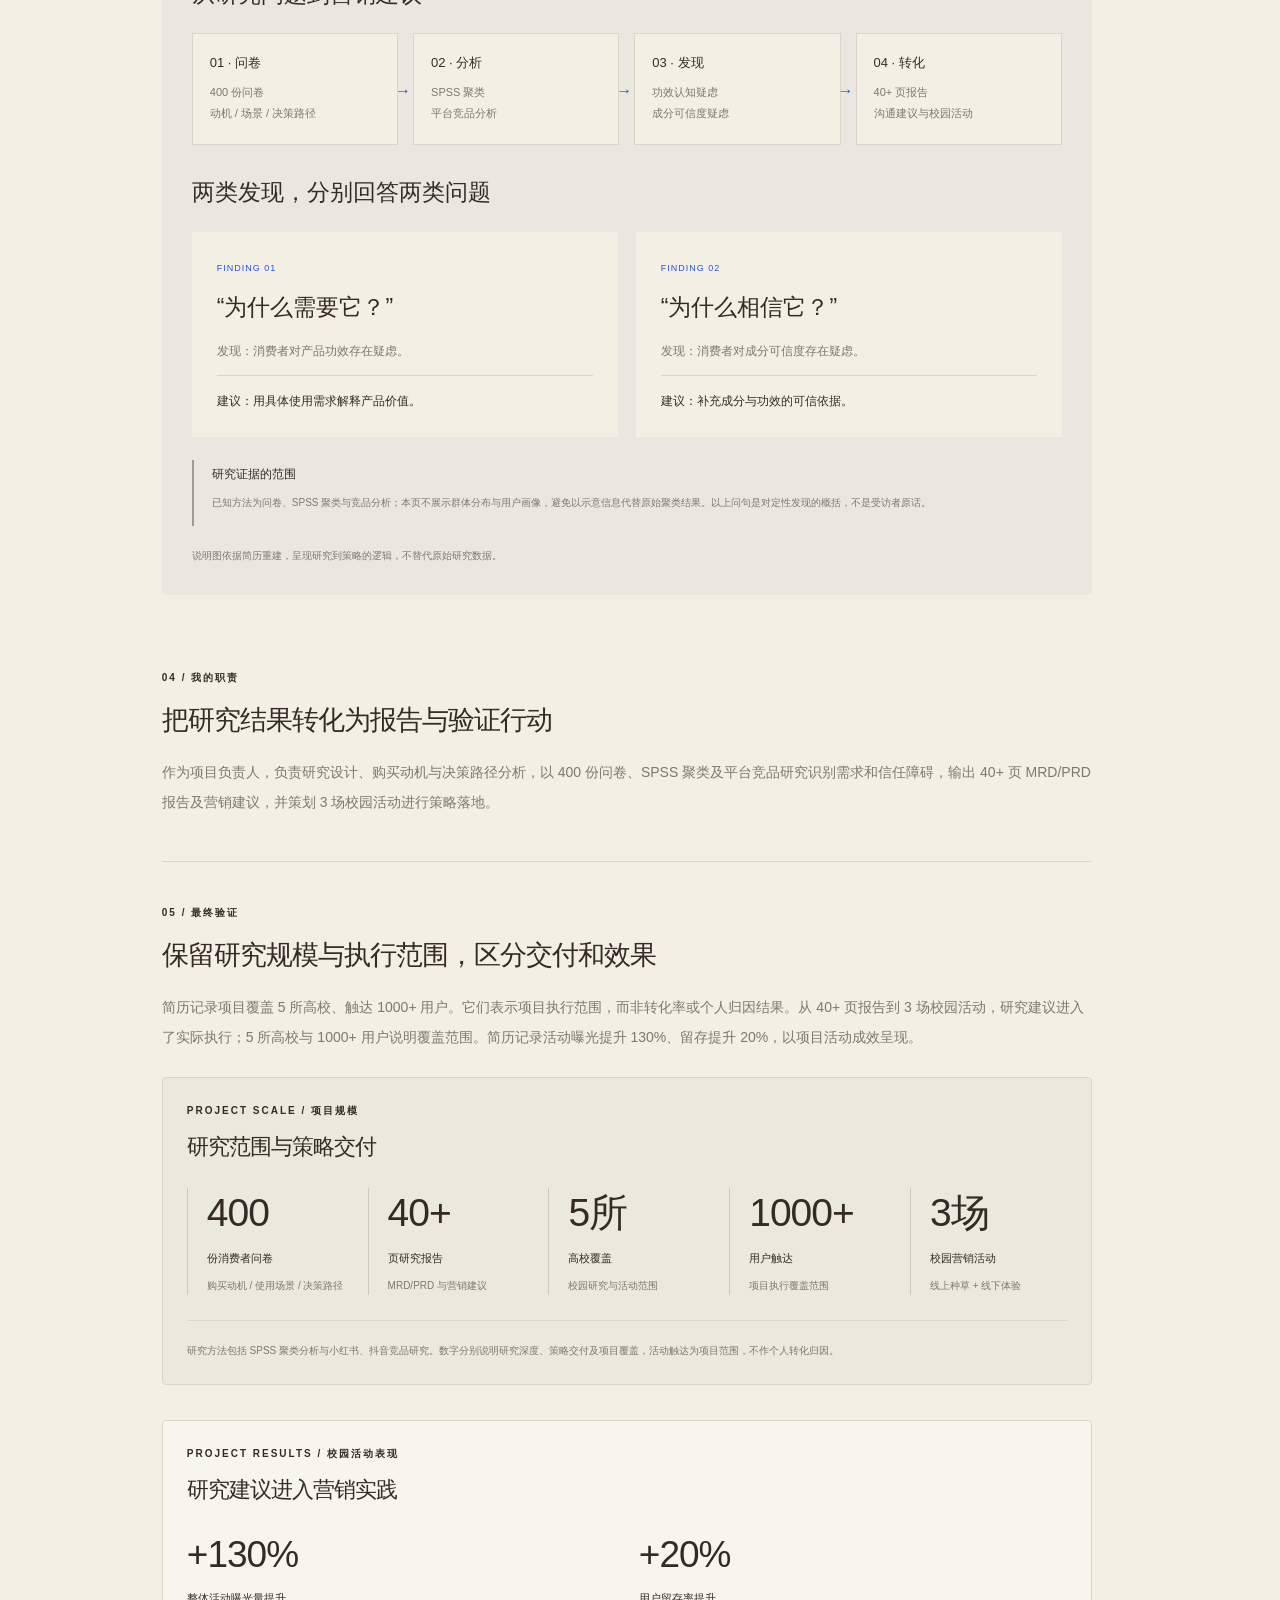
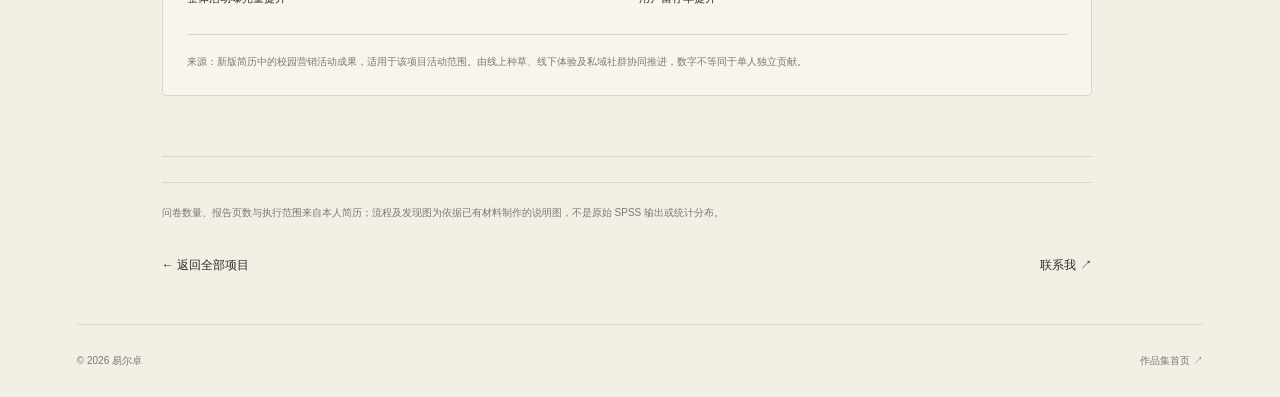
==== commit 57aac686: "Integrate planning evidence and attributed results into existing case narratives" ====
--- a/cases/goji/index.html
+++ b/cases/goji/index.html
@@ -1 +1 @@
-<!doctype html><html lang="zh-CN"><head><meta charset="utf-8"><meta name="viewport" content="width=device-width,initial-scale=1"><meta name="description" content="消费者对功效与成分存在疑虑，营销沟通应该先回答什么？"><title>早康 · 消费者研究与策略转化 · 易尔卓</title><link rel="stylesheet" href="../../style.css?v=20261013b"></head><body class="case-page"><header><a class="wordmark" href="../../">YI ERZHUO<span>易尔卓 / 产品营销</span></a><nav aria-label="案例导航"><a href="../../#projects">返回作品集</a><a href="../../assets/yi-erzhuo-resume.pdf" download>下载简历 ↓</a></nav></header><main><section class="case-hero"><a class="back-link" href="../../#projects">← 全部项目</a><p class="eyebrow">ZAOKANG / CONSUMER RESEARCH</p><h1>早康 · 消费者研究与策略转化</h1><p class="case-question">消费者对功效与成分存在疑虑，营销沟通应该先回答什么？</p><div class="case-meta"><span>2024.02 — 2024.06 · 校园研究项目</span><button class="share-button">复制案例链接 ↗</button></div><p id="share-status" role="status" aria-live="polite"></p><div class="role-panel"><p class="eyebrow">MY ROLE / 我的职责</p><h2>项目负责人 · 消费者研究与营销建议</h2><p>负责消费者购买动机、使用场景与决策路径研究，基于 400 份问卷开展 SPSS 分析并结合平台竞品研究，输出 40+ 页研究报告及营销建议，推动研究结论进入校园体验与私域沟通。活动由项目团队协同落地。</p><div class="role-output"><span>关键交付</span><strong>400 份问卷 · 40+ 页研究报告</strong></div></div></section><section class="project-scale" aria-label="项目规模与研究范围"><p class="eyebrow">PROJECT SCALE / 项目规模</p><h2>研究范围与策略交付</h2><div class="scale-grid"><div><strong>400</strong><span>份消费者问卷</span><p>购买动机 / 使用场景 / 决策路径</p></div><div><strong>40+</strong><span>页研究报告</span><p>MRD/PRD 与营销建议</p></div><div><strong>5所</strong><span>高校覆盖</span><p>校园研究与活动范围</p></div><div><strong>1000+</strong><span>用户触达</span><p>项目执行覆盖范围</p></div><div><strong>3场</strong><span>校园营销活动</span><p>线上种草 + 线下体验</p></div></div><p class="scale-note">研究方法包括 SPSS 聚类分析与小红书、抖音竞品研究。数字分别说明研究深度、策略交付及项目覆盖，活动触达为项目范围，不作个人转化归因。</p></section><nav class="chapter-nav" aria-label="案例章节"><a href="#step-1">01 商业问题</a><a href="#step-2">02 关键洞察</a><a href="#step-3">03 策略选择</a><a href="#step-4">04 我的职责</a><a href="#step-5">05 最终验证</a></nav><div class="case-reading"><section id="step-1" class="case-chapter"><p class="eyebrow">01 / 商业问题</p><h2>在推广之前，先理解购买障碍</h2><p>枸杞原浆的沟通不能只强调产品功效。研究围绕购买动机、使用场景与决策路径，判断消费者的疑虑及需要补充的信息。</p></section><section id="step-2" class="case-chapter"><p class="eyebrow">02 / 关键洞察</p><h2>功效认知与成分可信度，是材料中的两个核心问题</h2><p>基于 400 份问卷开展 SPSS 聚类分析，并结合小红书、抖音竞品研究，材料总结了产品功效与成分可信度的疑虑。本案例展示研究方法与定性发现；群体划分需以原始聚类结果为依据，不以说明图替代统计输出。</p></section><section id="step-3" class="case-chapter"><p class="eyebrow">03 / 策略选择</p><h2>从扩大曝光，转向回答用户为什么相信</h2><p>将研究发现转为沟通建议：解释具体使用需求，并提供与成分、功效相关的可信依据；通过线上种草与线下体验相结合，承接从了解、体验到社群维护的路径。沟通重点是需求解释与可信依据，而非强化未经证实的健康功效。</p></section><section class="case-visual"><p class="eyebrow">RESEARCH METHOD</p><h3>从研究问题到营销建议</h3><div class="process-flow"><div><b>01 · 问卷</b><span>400 份问卷<br>动机 / 场景 / 决策路径</span></div><div><b>02 · 分析</b><span>SPSS 聚类<br>平台竞品分析</span></div><div><b>03 · 发现</b><span>功效认知疑虑<br>成分可信度疑虑</span></div><div><b>04 · 转化</b><span>40+ 页报告<br>沟通建议与校园活动</span></div></div><h3>两类发现，分别回答两类问题</h3><div class="finding-grid"><article><span>FINDING 01</span><h4>“为什么需要它？”</h4><p>发现：消费者对产品功效存在疑虑。</p><div>建议：用具体使用需求解释产品价值。</div></article><article><span>FINDING 02</span><h4>“为什么相信它？”</h4><p>发现：消费者对成分可信度存在疑虑。</p><div>建议：补充成分与功效的可信依据。</div></article></div><div class="research-boundary"><strong>研究证据的范围</strong><p>已知方法为问卷、SPSS 聚类与竞品分析；本页不展示群体分布与用户画像，避免以示意信息代替原始聚类结果。以上问句是对定性发现的概括，不是受访者原话。</p></div><p class="visual-caption">说明图依据简历重建，呈现研究到策略的逻辑，不替代原始研究数据。</p></section><section id="step-4" class="case-chapter"><p class="eyebrow">04 / 我的职责</p><h2>把研究结果转化为报告与验证行动</h2><p>作为项目负责人，负责研究设计、购买动机与决策路径分析，以 400 份问卷、SPSS 聚类及平台竞品研究识别需求和信任障碍，输出 40+ 页 MRD/PRD 报告及营销建议，并策划 3 场校园活动进行策略落地。</p></section><section id="step-5" class="case-chapter"><p class="eyebrow">05 / 最终验证</p><h2>保留研究规模与执行范围，区分交付和效果</h2><p>简历记录项目覆盖 5 所高校、触达 1000+ 用户。它们表示项目执行范围，而非转化率或个人归因结果。从 40+ 页报告到 3 场校园活动，研究建议进入了实际执行；5 所高校与 1000+ 用户用于说明项目覆盖范围。</p></section><p class="case-note">问卷数量、报告页数与执行范围来自本人简历；流程及发现图为依据已有材料制作的说明图，不是原始 SPSS 输出或统计分布。</p><section class="next-case"><a href="../../#projects">← 返回全部项目</a><a href="mailto:erzhuoy25@163.com">联系我 ↗</a></section></div></main><footer><span>© 2026 易尔卓</span><a href="../../">作品集首页 ↗</a></footer><dialog id="image-dialog" aria-label="公开作品完整原图"><button class="close" aria-label="关闭原图">×</button><img id="full-image" alt="公开作品完整截图"></dialog><script src="../../script.js?v=20261013b"></script></body></html>+<!doctype html><html lang="zh-CN"><head><meta charset="utf-8"><meta name="viewport" content="width=device-width,initial-scale=1"><meta name="description" content="消费者对功效与成分存在疑虑，营销沟通应该先回答什么？"><title>早康 · 消费者研究与策略转化 · 易尔卓</title><link rel="stylesheet" href="../../style.css?v=20261013d"></head><body class="case-page"><header><a class="wordmark" href="../../">YI ERZHUO<span>易尔卓 / 产品营销</span></a><nav aria-label="案例导航"><a href="../../#projects">返回作品集</a><a href="../../assets/yi-erzhuo-resume.pdf" download>下载简历 ↓</a></nav></header><main><section class="case-hero"><a class="back-link" href="../../#projects">← 全部项目</a><p class="eyebrow">ZAOKANG / CONSUMER RESEARCH</p><h1>早康 · 消费者研究与策略转化</h1><p class="case-question">消费者对功效与成分存在疑虑，营销沟通应该先回答什么？</p><div class="case-meta"><span>2024.02 — 2024.06 · 校园研究项目</span><button class="share-button">复制案例链接 ↗</button></div><p id="share-status" role="status" aria-live="polite"></p><div class="role-panel"><p class="eyebrow">MY ROLE / 我的职责</p><h2>项目负责人 · 消费者研究与营销建议</h2><p>负责消费者购买动机、使用场景与决策路径研究，基于 400 份问卷开展 SPSS 分析并结合平台竞品研究，输出 40+ 页研究报告及营销建议，推动研究结论进入校园体验与私域沟通。活动由项目团队协同落地。</p><div class="role-output"><span>关键交付</span><strong>400 份问卷 · 40+ 页研究报告</strong></div></div></section><nav class="chapter-nav" aria-label="案例章节"><a href="#step-1">01 商业问题</a><a href="#step-2">02 消费者洞察</a><a href="#step-3">03 策略选择</a><a href="#step-4">04 我的职责</a><a href="#step-5">05 最终验证</a></nav><div class="case-reading"><section id="step-1" class="case-chapter"><p class="eyebrow">01 / 商业问题</p><h2>在推广之前，先理解购买障碍</h2><p>枸杞原浆的沟通不能只强调产品功效。研究围绕购买动机、使用场景与决策路径，判断消费者的疑虑及需要补充的信息。</p></section><section id="step-2" class="case-chapter"><p class="eyebrow">02 / 消费者洞察</p><h2>功效认知与成分可信度，是材料中的两个核心问题</h2><p>基于 400 份问卷开展 SPSS 聚类分析，并结合小红书、抖音竞品研究，材料总结了产品功效与成分可信度的疑虑。本案例展示研究方法与定性发现；群体划分需以原始聚类结果为依据，不以说明图替代统计输出。</p></section><section id="step-3" class="case-chapter"><p class="eyebrow">03 / 策略选择</p><h2>从扩大曝光，转向回答用户为什么相信</h2><p>将研究发现转为沟通建议：解释具体使用需求，并提供与成分、功效相关的可信依据；通过线上种草与线下体验相结合，承接从了解、体验到社群维护的路径。沟通重点是需求解释与可信依据，而非强化未经证实的健康功效。</p></section><section class="case-visual"><p class="eyebrow">RESEARCH METHOD</p><h3>从研究问题到营销建议</h3><div class="process-flow"><div><b>01 · 问卷</b><span>400 份问卷<br>动机 / 场景 / 决策路径</span></div><div><b>02 · 分析</b><span>SPSS 聚类<br>平台竞品分析</span></div><div><b>03 · 发现</b><span>功效认知疑虑<br>成分可信度疑虑</span></div><div><b>04 · 转化</b><span>40+ 页报告<br>沟通建议与校园活动</span></div></div><h3>两类发现，分别回答两类问题</h3><div class="finding-grid"><article><span>FINDING 01</span><h4>“为什么需要它？”</h4><p>发现：消费者对产品功效存在疑虑。</p><div>建议：用具体使用需求解释产品价值。</div></article><article><span>FINDING 02</span><h4>“为什么相信它？”</h4><p>发现：消费者对成分可信度存在疑虑。</p><div>建议：补充成分与功效的可信依据。</div></article></div><div class="research-boundary"><strong>研究证据的范围</strong><p>已知方法为问卷、SPSS 聚类与竞品分析；本页不展示群体分布与用户画像，避免以示意信息代替原始聚类结果。以上问句是对定性发现的概括，不是受访者原话。</p></div><p class="visual-caption">说明图依据简历重建，呈现研究到策略的逻辑，不替代原始研究数据。</p></section><section id="step-4" class="case-chapter"><p class="eyebrow">04 / 我的职责</p><h2>把研究结果转化为报告与验证行动</h2><p>作为项目负责人，负责研究设计、购买动机与决策路径分析，以 400 份问卷、SPSS 聚类及平台竞品研究识别需求和信任障碍，输出 40+ 页 MRD/PRD 报告及营销建议，并策划 3 场校园活动进行策略落地。</p></section><section id="step-5" class="case-chapter"><p class="eyebrow">05 / 最终验证</p><h2>保留研究规模与执行范围，区分交付和效果</h2><p>简历记录项目覆盖 5 所高校、触达 1000+ 用户。它们表示项目执行范围，而非转化率或个人归因结果。从 40+ 页报告到 3 场校园活动，研究建议进入了实际执行；5 所高校与 1000+ 用户说明覆盖范围。简历记录活动曝光提升 130%、留存提升 20%，以项目活动成效呈现。</p><section class="project-scale" aria-label="项目规模与研究范围"><p class="eyebrow">PROJECT SCALE / 项目规模</p><h2>研究范围与策略交付</h2><div class="scale-grid"><div><strong>400</strong><span>份消费者问卷</span><p>购买动机 / 使用场景 / 决策路径</p></div><div><strong>40+</strong><span>页研究报告</span><p>MRD/PRD 与营销建议</p></div><div><strong>5所</strong><span>高校覆盖</span><p>校园研究与活动范围</p></div><div><strong>1000+</strong><span>用户触达</span><p>项目执行覆盖范围</p></div><div><strong>3场</strong><span>校园营销活动</span><p>线上种草 + 线下体验</p></div></div><p class="scale-note">研究方法包括 SPSS 聚类分析与小红书、抖音竞品研究。数字分别说明研究深度、策略交付及项目覆盖，活动触达为项目范围，不作个人转化归因。</p></section><section class="project-results "><p class="eyebrow">PROJECT RESULTS / 校园活动表现</p><h2>研究建议进入营销实践</h2><div class="results-grid"><div><strong>+130%</strong><span>整体活动曝光量提升</span></div><div><strong>+20%</strong><span>用户留存率提升</span></div></div><p class="result-source">来源：新版简历中的校园营销活动成果，适用于该项目活动范围。由线上种草、线下体验及私域社群协同推进，数字不等同于单人独立贡献。</p></section></section><p class="case-note">问卷数量、报告页数与执行范围来自本人简历；流程及发现图为依据已有材料制作的说明图，不是原始 SPSS 输出或统计分布。</p><section class="next-case"><a href="../../#projects">← 返回全部项目</a><a href="mailto:erzhuoy25@163.com">联系我 ↗</a></section></div></main><footer><span>© 2026 易尔卓</span><a href="../../">作品集首页 ↗</a></footer><dialog id="image-dialog" aria-label="公开作品完整原图"><button class="close" aria-label="关闭原图">×</button><img id="full-image" alt="公开作品完整截图"></dialog><script src="../../script.js?v=20261013d"></script></body></html>
--- a/style.css
+++ b/style.css
@@ -5,3 +5,7 @@
 .hero h1{font-size:clamp(40px,4.1vw,59px);line-height:1.32;letter-spacing:-2px}.positioning{font-size:12px;color:var(--blue);letter-spacing:.5px;margin:20px 0 0}.hero-description{max-width:510px}.hero-actions-new{display:flex;gap:16px;align-items:center;flex-wrap:wrap}.resume-button{border:1px solid var(--line);padding:16px 20px;font-size:12px;border-radius:3px}.graduation,.location{font-size:10px;color:var(--muted);line-height:1.8}.graduation{margin:20px 0 5px}.location{margin:0}.focus-words{display:flex;gap:18px;margin-top:18px;font-size:10px;color:var(--muted)}.revised-projects{grid-template-columns:1fr 1fr}.revised-projects>.project:last-child{grid-column:auto;display:block}.revised-projects>.project:last-child .project-cover{height:350px;min-height:0}.revised-projects .project-cover h3{font-size:27px}.revised-projects .cover-art{top:156px}.revised-projects .project-body h3{margin:0 0 20px;font-size:21px}.card-problem,.card-role{font-size:12px;line-height:1.9;margin:0 0 14px}.card-role{color:var(--muted)}.card-problem>span,.card-role>span{display:block;font-size:9px;color:var(--muted);letter-spacing:1px;margin-bottom:3px}.deliverable{border-top:1px solid var(--line);padding-top:17px;margin-top:20px;min-height:75px}.deliverable>span{display:block;font-size:9px;color:var(--muted);margin-bottom:8px}.deliverable>strong{font-size:15px;line-height:1.7;font-weight:500}.goji-theme .project-cover{background:#eedfce;color:#774e35}.research-cover{position:absolute;left:26px;bottom:53px;right:25px}.research-cover>span{font-size:65px;font-family:Georgia,serif;letter-spacing:-2px}.research-cover small{font-family:Arial,"Microsoft YaHei",sans-serif;font-size:11px;letter-spacing:0;margin-left:14px}.research-cover>div{font-size:11px;margin-top:10px;letter-spacing:1px}.text-link{font-size:12px;border-bottom:1px solid var(--line);padding:8px 0}.case-visual{background:#e9e7df;padding:30px;border-radius:4px;margin:32px 0}.case-visual>h3{font-size:23px;margin:15px 0 22px}.process-flow{display:grid;grid-template-columns:repeat(4,1fr);gap:15px;margin:22px 0 30px}.process-flow>div{padding:20px 17px;background:var(--paper);position:relative;border:1px solid var(--line)}.process-flow>div:not(:last-child)::after{content:'→';position:absolute;right:-14px;top:43%;color:var(--blue);font-size:16px;z-index:1}.process-flow b{font-size:13px;font-weight:500;display:block;margin-bottom:10px}.process-flow span{font-size:11px;line-height:1.9;color:var(--muted)}.finding-grid{display:grid;grid-template-columns:1fr 1fr;gap:18px}.finding-grid article{background:var(--paper);padding:25px}.finding-grid article>span{font-size:9px;color:var(--blue);letter-spacing:1px}.finding-grid h4{font-size:23px;font-weight:500;margin:17px 0}.finding-grid p{font-size:12px;color:var(--muted);line-height:1.9}.finding-grid article>div{font-size:12px;line-height:1.8;padding-top:15px;border-top:1px solid var(--line)}.research-boundary{margin-top:23px;border-left:2px solid #a39b8d;padding:4px 0 4px 18px}.research-boundary strong{font-size:12px;font-weight:500}.research-boundary p,.visual-caption{font-size:10px;line-height:1.9;color:var(--muted)}.visual-caption{margin:20px 0 0}.compact-support .support{padding:30px}.compact-support h3{font-size:23px}.compact-support .support-foot{font-size:10px;margin-bottom:0}.contact-details{font-size:12px;line-height:2;color:#c3b9aa;margin:0 0 25px}.resume-nav{background:var(--ink);color:var(--paper)}.resume-nav:hover{background:var(--blue);color:white}.case-page header{height:90px}.case-page main{max-width:1100px}.case-hero{padding:45px 0 0}.back-link{display:inline-block;font-size:11px;color:var(--muted);margin-bottom:32px}.case-hero h1{font-size:43px;line-height:1.5;letter-spacing:-1px;margin:20px 0}.case-question{font-size:17px;line-height:1.9;max-width:820px;color:var(--muted)}.case-meta{display:flex;align-items:center;justify-content:space-between;gap:20px;font-size:11px;color:var(--muted);margin:25px 0 0}.share-button{font-size:11px;border:1px solid var(--line);border-radius:22px;padding:11px 18px;color:var(--ink);background:transparent}#share-status{font-size:11px;color:var(--blue);line-height:1.8;min-height:20px;margin:10px 0}#share-status input{width:100%;padding:12px;margin-top:10px;border:1px solid var(--line);background:var(--paper);color:var(--ink)}.role-panel{background:#e6e8de;border:1px solid #d6dacd;padding:29px;margin:25px 0 35px;border-radius:4px}.role-panel h2{font-size:23px;line-height:1.7;margin:12px 0 15px}.role-panel>p:not(.eyebrow){font-size:12px;line-height:2;color:var(--muted);max-width:900px}.role-output{display:flex;align-items:baseline;gap:20px;margin-top:20px;border-top:1px solid #ced4c4;padding-top:18px}.role-output span{font-size:10px;color:var(--muted);flex-shrink:0}.role-output strong{font-size:14px;line-height:1.8;font-weight:500}.chapter-nav{display:flex;gap:24px;font-size:11px;flex-wrap:wrap;position:sticky;top:0;background:var(--paper);padding:19px 0;border-top:1px solid var(--line);border-bottom:1px solid var(--line);z-index:4}.case-reading{max-width:930px;margin:auto}.case-chapter{padding:42px 0 30px;border-bottom:1px solid var(--line);scroll-margin-top:76px}.case-chapter h2{font-size:27px;margin:15px 0 18px}.case-chapter>p:not(.eyebrow){font-size:14px;line-height:2.1;color:var(--muted)}.mapping-table{border:1px solid var(--line);background:var(--paper);font-size:11px}.mapping-head,.mapping-row{display:grid;grid-template-columns:1fr 1.4fr 1.3fr 1.7fr;gap:15px;padding:16px}.mapping-head{background:#dedccc;font-size:10px}.mapping-row{border-top:1px solid var(--line);line-height:1.9;color:var(--muted)}.mapping-row>span:first-child{color:var(--ink)}.case-page .gallery{max-width:760px;margin:25px auto}.case-page .gallery-image{transition:transform .2s}.case-page .gallery-image:hover{transform:translateY(-3px)}.next-case{display:flex;justify-content:space-between;font-size:12px;padding:35px 0 50px}.case-page footer{border-top:1px solid var(--line)}@media(max-width:1000px){.hero h1{font-size:43px}.process-flow{grid-template-columns:1fr 1fr}.process-flow>div:nth-child(2)::after{display:none}.hero{gap:30px}.focus-words{gap:14px}}@media(max-width:650px){.hero h1{font-size:37px;letter-spacing:-1.6px;line-height:1.4}.hero-description{font-size:12px;margin:20px 0 25px}.positioning{font-size:10px}.hero-actions-new{gap:12px}.hero-actions-new .primary{gap:28px}.resume-button{padding:16px;font-size:11px}.revised-projects{grid-template-columns:1fr}.revised-projects .project-cover h3{font-size:25px}.revised-projects .project-body h3{font-size:19px}.revised-projects .deliverable{min-height:0;margin-bottom:20px}.focus-words{font-size:9px;gap:15px}.case-visual{padding:20px;margin:25px 0}.case-visual>h3{font-size:20px}.process-flow{gap:12px}.process-flow>div{padding:16px 12px}.process-flow b{font-size:12px}.process-flow span{font-size:10px}.process-flow>div:not(:last-child)::after{right:-11px;font-size:14px}.finding-grid{grid-template-columns:1fr;gap:13px}.finding-grid article{padding:20px}.finding-grid h4{font-size:21px}.compact-support .support{padding:24px}.contact-details{font-size:11px}.contact-bottom a+a{display:inline-block;margin-top:20px;font-size:13px}.case-page header{height:82px}.case-page nav{font-size:10px}.case-page nav a:last-child{padding:0;margin:0;border:0}.case-hero{padding-top:30px}.case-hero h1{font-size:30px}.case-question{font-size:14px}.case-meta{align-items:flex-start;gap:15px;font-size:10px;line-height:1.8}.share-button{padding:9px 12px;flex-shrink:0;font-size:10px}.role-panel{padding:22px;margin-bottom:25px}.role-panel h2{font-size:19px}.role-output{display:block}.role-output strong{display:block;margin-top:7px;font-size:13px}.chapter-nav{gap:11px 16px;padding:15px 0;font-size:10px}.case-chapter{padding:32px 0 23px;scroll-margin-top:102px}.case-chapter h2{font-size:23px}.case-chapter>p:not(.eyebrow){font-size:13px;line-height:2}.mapping-head{display:none}.mapping-row{grid-template-columns:1fr;gap:6px;padding:17px}.mapping-row>span:first-child{font-size:14px;font-weight:500}.mapping-row>span:nth-child(2)::before{content:'需求：';color:var(--ink)}.mapping-row>span:nth-child(3)::before{content:'产品：';color:var(--ink)}.mapping-row>span:nth-child(4)::before{content:'沟通：';color:var(--ink)}.case-page .gallery{gap:12px}#image-dialog .close{position:fixed;right:6vw;top:5vh}}
 /* Existing case frame: project scope and evidence captions. */
 .ability h3{line-height:1.6}.ability-en{display:inline-block;font-size:16px;margin-right:10px}.ability-cn{display:inline-block;font-size:13px;color:var(--muted);font-weight:400}.project-scale{padding:30px;background:#ebe8dd;border:1px solid var(--line);border-radius:4px;margin:0 0 35px}.project-scale>h2{font-size:23px;margin:12px 0 25px}.scale-grid{display:grid;grid-template-columns:repeat(auto-fit,minmax(150px,1fr));gap:24px}.scale-grid>div{border-left:1px solid #cfc9bd;padding-left:19px}.scale-grid strong{font-size:39px;font-weight:500;letter-spacing:-1px;display:block;line-height:1.3}.scale-grid span{font-size:11px;display:block;margin-top:10px;line-height:1.8}.scale-grid p{font-size:10px;line-height:1.9;color:var(--muted);margin:8px 0 0}.scale-note{font-size:10px;color:var(--muted);line-height:1.9;margin:25px 0 0;padding-top:20px;border-top:1px solid var(--line)}.strategy-chain{display:flex;align-items:center;justify-content:space-between;gap:12px;font-size:11px;line-height:1.9;margin:20px 0 25px}.strategy-chain>span{flex:1;text-align:center;padding:14px 10px;background:var(--paper);border:1px solid var(--line)}.strategy-chain i{font-style:normal;color:var(--blue)}.evidence-gallery{align-items:start}.evidence-gallery figure{margin:0;min-width:0}.evidence-gallery .gallery-image{width:100%}.evidence-gallery figcaption{padding:20px 0 0}.evidence-gallery figcaption>span{font-size:9px;letter-spacing:1px;color:var(--muted)}.evidence-gallery h3{font-size:17px;margin:10px 0}.evidence-gallery p{font-size:12px;line-height:1.9;color:var(--muted);margin:0}.cover-top{gap:12px}.cover-top>span:first-child{line-height:1.7}.cover-top>span:last-child{white-space:nowrap}.revised-projects .project-body h3{font-size:20px;line-height:1.6}.case-hero h1{font-size:38px}@media(max-width:650px){.ability-en{display:block;font-size:16px;margin:0}.ability-cn{display:block;font-size:12px}.project-scale{padding:22px;margin-bottom:25px}.project-scale>h2{font-size:20px}.scale-grid{grid-template-columns:1fr 1fr;gap:22px 14px}.scale-grid>div{padding-left:12px}.scale-grid strong{font-size:31px}.scale-grid span{font-size:10px}.scale-grid p{font-size:9px}.strategy-chain{display:grid;grid-template-columns:1fr;gap:8px}.strategy-chain i{text-align:center;transform:rotate(90deg)}.strategy-chain>span{padding:10px}.evidence-gallery{grid-template-columns:1fr!important;gap:30px!important;max-width:290px!important}.evidence-gallery figcaption{padding-top:15px}.evidence-gallery p{font-size:11px}.revised-projects .project-body h3{font-size:18px}.case-hero h1{font-size:27px;line-height:1.6}.cover-top{font-size:8px}}
+/* Keep project scale distinct from recorded project outcomes. */
+.project-results{padding:28px 30px;border:1px solid var(--line);border-radius:4px;margin:0 0 30px;background:#f8f5ef}.project-results h2{font-size:23px;margin:12px 0 25px}.results-grid{display:grid;grid-template-columns:repeat(auto-fit,minmax(175px,1fr));gap:24px}.results-grid strong{display:block;font-size:37px;line-height:1.3;letter-spacing:-1px;font-weight:500;color:var(--ink)}.results-grid span{display:block;font-size:11px;line-height:1.8;margin-top:10px}.result-source{font-size:10px;line-height:1.9;color:var(--muted);margin:25px 0 0;border-top:1px solid var(--line);padding-top:17px}.shared-results{background:#e8ebe1}.card-signal{display:flex;gap:18px;align-items:center;border-top:1px solid var(--line);padding:17px 0}.card-signal strong{font-size:27px;font-weight:500;letter-spacing:-1px;flex-shrink:0}.card-signal span{font-size:10px;color:var(--muted);line-height:1.8}.planning-evidence{padding:38px 0 20px;border-bottom:1px solid var(--line)}.planning-evidence>h2{font-size:27px;margin:15px 0 18px}.planning-intro{font-size:13px;color:var(--muted);line-height:2}.planning-excerpt{padding:27px;background:#eae7de;margin-top:23px;border-radius:4px}.excerpt-source{font-size:9px;letter-spacing:1px;color:var(--muted)}.planning-excerpt>h3{font-size:23px;margin:16px 0 22px}.planning-excerpt>p{font-size:13px;line-height:2;color:var(--muted)}.topic-grid{display:grid;grid-template-columns:repeat(3,1fr);gap:15px}.topic-grid>div{padding:20px;background:var(--paper);border:1px solid var(--line)}.topic-grid>div>span{font-size:9px;color:var(--muted);letter-spacing:.5px}.topic-grid h4{font-size:16px;line-height:1.7;font-weight:500;margin:14px 0}.topic-grid p{font-size:12px;line-height:1.9;color:var(--muted)}.topic-grid small{font-size:10px;line-height:1.9;color:var(--muted);display:block;border-top:1px solid var(--line);padding-top:14px}.evidence-reading{border-top:1px solid var(--line);margin:22px 0 0;padding-top:19px}.evidence-reading strong{font-weight:500;color:var(--ink)}.planning-excerpt blockquote{margin:22px 0;border-left:2px solid #a39b8d;padding:5px 0 5px 18px;font-size:19px;line-height:1.9}.excerpt-path{display:flex;align-items:center;gap:15px;margin:25px 0;font-size:11px}.excerpt-path span{flex:1;text-align:center;background:var(--paper);border:1px solid var(--line);padding:14px}.excerpt-path i{color:var(--blue);font-style:normal}.content-outline{display:flex;gap:10px;flex-wrap:wrap;margin:20px 0}.content-outline span{border:1px solid #cfc8ba;padding:8px 13px;font-size:10px;border-radius:20px}.planning-note{font-size:10px;color:var(--muted);line-height:1.9;margin:20px 0}@media(max-width:650px){.project-results{padding:22px;margin-bottom:25px}.project-results h2{font-size:20px}.results-grid{grid-template-columns:1fr 1fr;gap:22px 16px}.results-grid strong{font-size:31px}.results-grid span{font-size:10px}.card-signal{gap:15px}.card-signal strong{font-size:25px}.card-signal span{font-size:9px}.planning-evidence{padding-top:30px}.planning-evidence>h2{font-size:23px}.planning-intro{font-size:12px}.planning-excerpt{padding:22px}.planning-excerpt>h3{font-size:20px}.planning-excerpt>p{font-size:12px}.topic-grid{grid-template-columns:1fr}.topic-grid>div{padding:18px}.planning-excerpt blockquote{font-size:17px}.excerpt-path{display:grid;grid-template-columns:1fr;gap:7px}.excerpt-path i{text-align:center;transform:rotate(90deg)}.content-outline{gap:8px}.content-outline span{font-size:9px;padding:7px 10px}}
+/* Evidence and outcomes stay within each case's final validation chapter. */
+.case-chapter .project-scale{margin-top:25px;padding:24px}.case-chapter .project-results{margin-top:24px;padding:24px}.case-chapter .project-scale>h2,.case-chapter .project-results>h2{font-size:22px;margin-top:12px}.evidence-section{padding-top:28px}.evidence-section>h2{font-size:25px}.evidence-section>p{font-size:12px;line-height:2;color:var(--muted)}.source-scope{margin-top:25px;border-top:1px solid var(--line);padding-top:18px;font-size:10px;color:var(--muted);line-height:1.9}.source-scope summary{cursor:pointer;color:var(--ink);font-size:11px}.source-scope p{margin-bottom:0}.case-chapter .scale-note,.case-chapter .result-source{font-size:10px}@media(max-width:650px){.case-chapter .project-scale,.case-chapter .project-results{padding:20px}.case-chapter .project-scale>h2,.case-chapter .project-results>h2{font-size:19px}.evidence-section>h2{font-size:22px}.evidence-section>p{font-size:11px}}
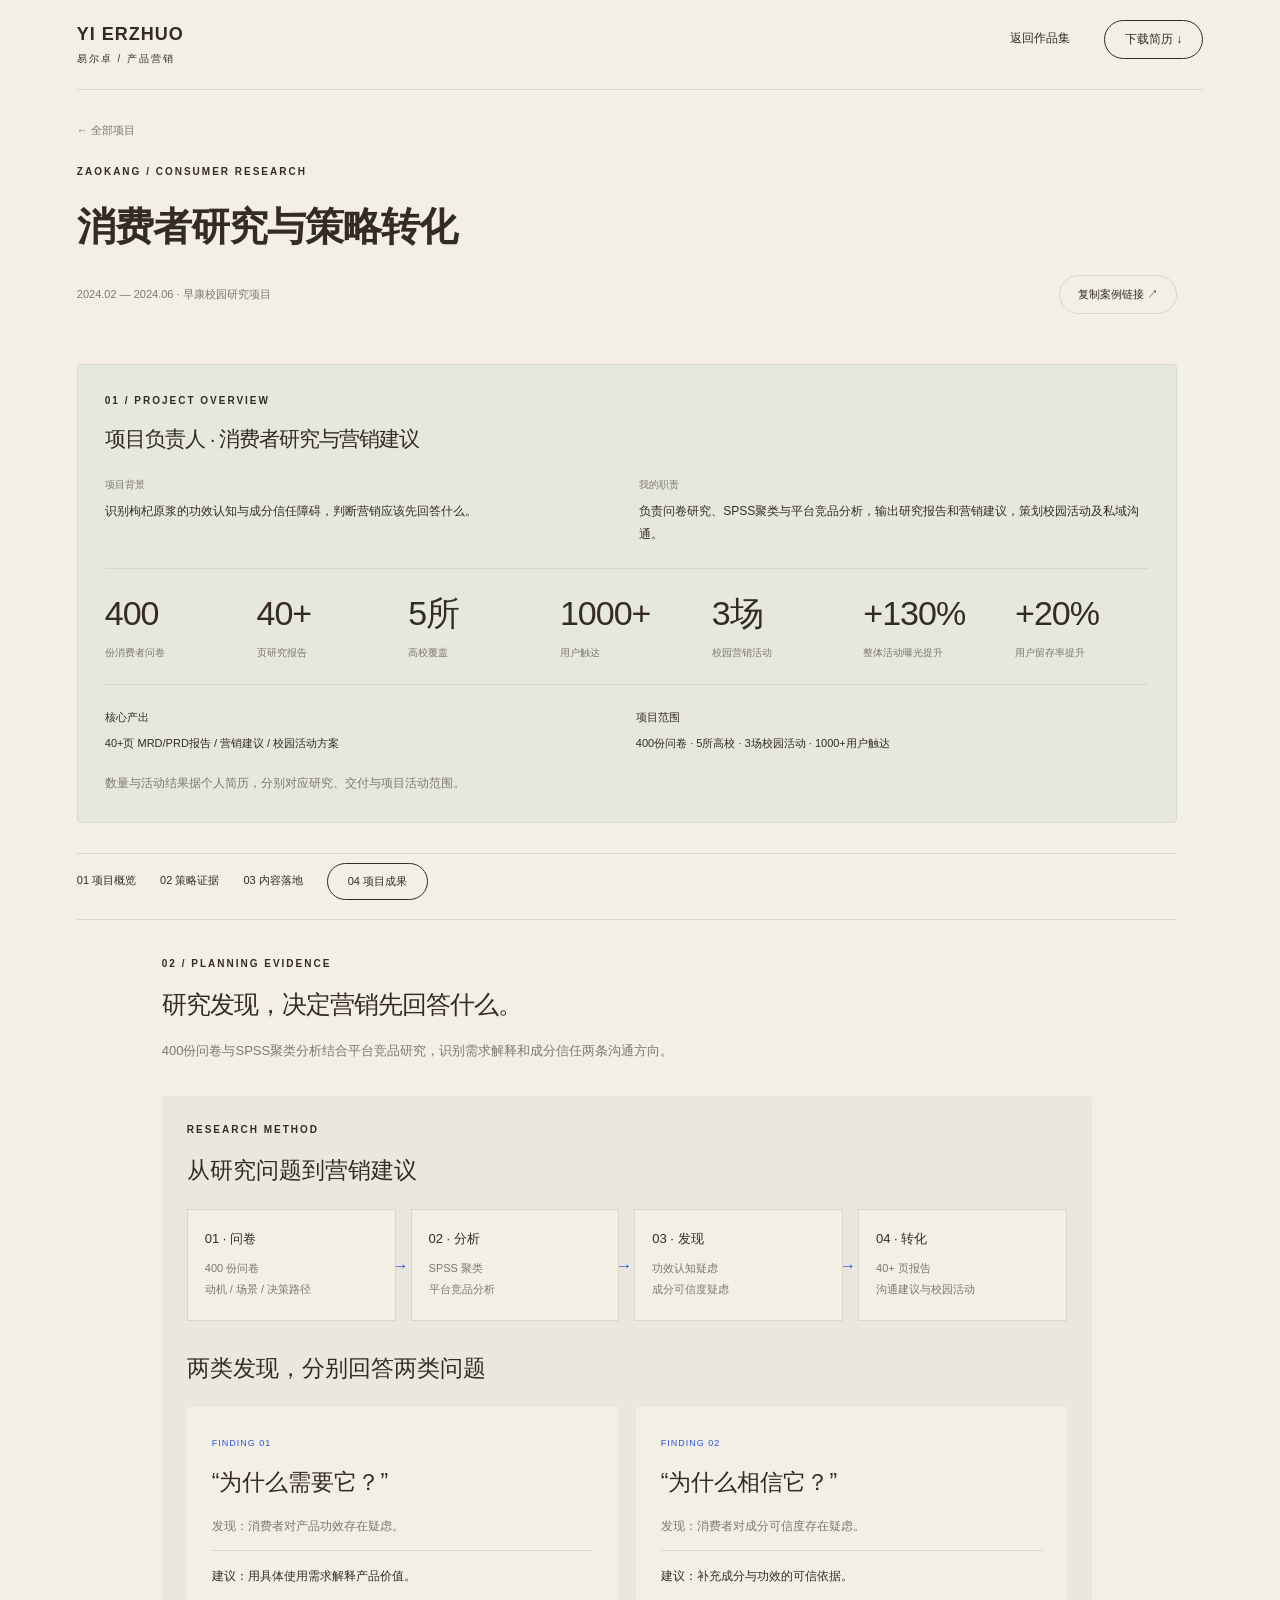
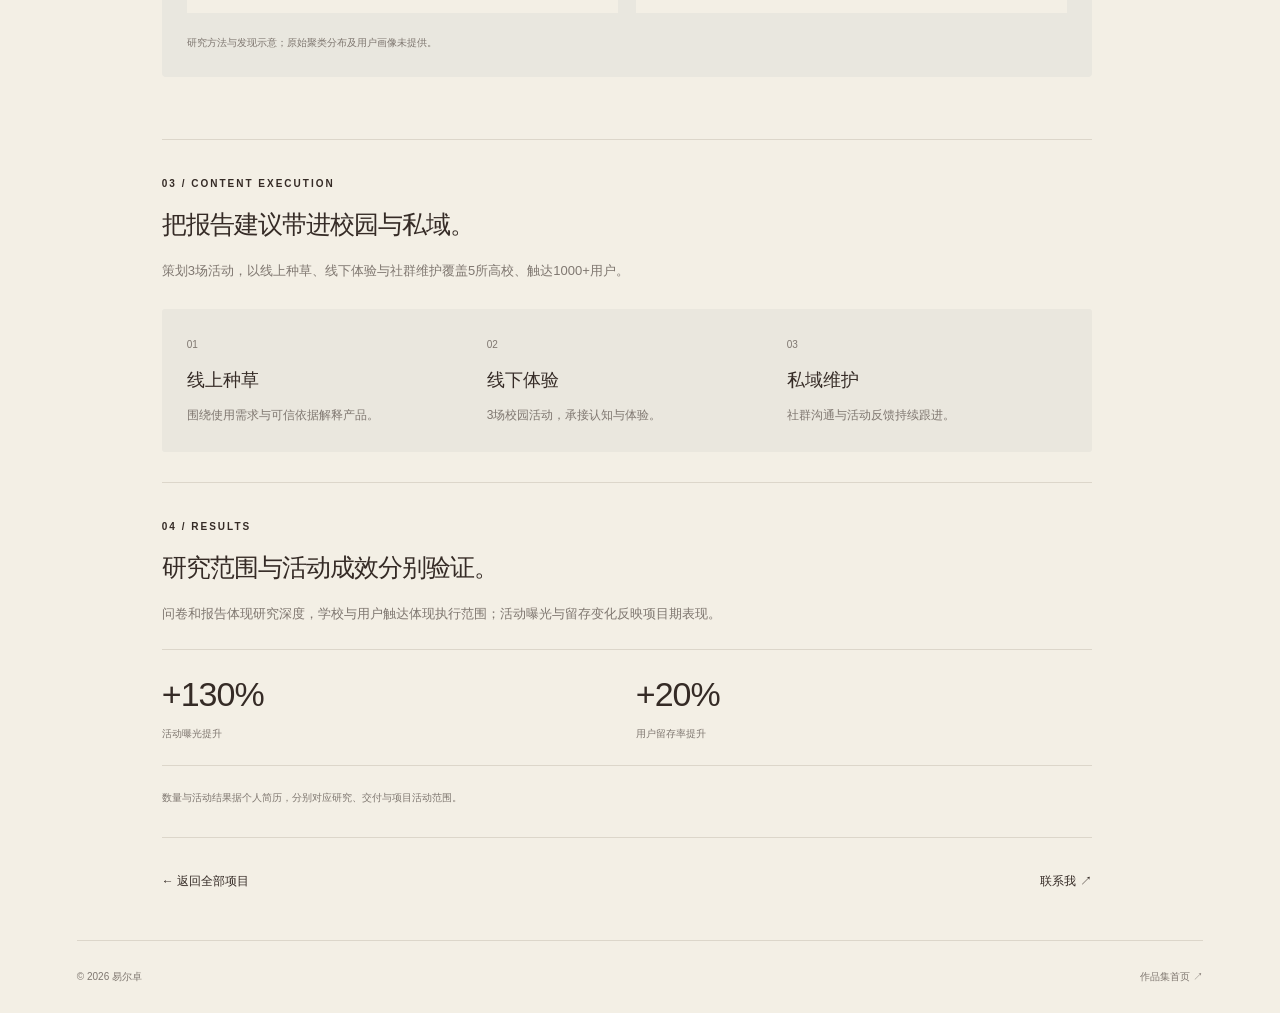
==== commit 2dd76e92: "Present marketing cases with upfront outcomes and original planning evidence" ====
--- a/cases/goji/index.html
+++ b/cases/goji/index.html
@@ -1 +1 @@
-<!doctype html><html lang="zh-CN"><head><meta charset="utf-8"><meta name="viewport" content="width=device-width,initial-scale=1"><meta name="description" content="消费者对功效与成分存在疑虑，营销沟通应该先回答什么？"><title>早康 · 消费者研究与策略转化 · 易尔卓</title><link rel="stylesheet" href="../../style.css?v=20261013d"></head><body class="case-page"><header><a class="wordmark" href="../../">YI ERZHUO<span>易尔卓 / 产品营销</span></a><nav aria-label="案例导航"><a href="../../#projects">返回作品集</a><a href="../../assets/yi-erzhuo-resume.pdf" download>下载简历 ↓</a></nav></header><main><section class="case-hero"><a class="back-link" href="../../#projects">← 全部项目</a><p class="eyebrow">ZAOKANG / CONSUMER RESEARCH</p><h1>早康 · 消费者研究与策略转化</h1><p class="case-question">消费者对功效与成分存在疑虑，营销沟通应该先回答什么？</p><div class="case-meta"><span>2024.02 — 2024.06 · 校园研究项目</span><button class="share-button">复制案例链接 ↗</button></div><p id="share-status" role="status" aria-live="polite"></p><div class="role-panel"><p class="eyebrow">MY ROLE / 我的职责</p><h2>项目负责人 · 消费者研究与营销建议</h2><p>负责消费者购买动机、使用场景与决策路径研究，基于 400 份问卷开展 SPSS 分析并结合平台竞品研究，输出 40+ 页研究报告及营销建议，推动研究结论进入校园体验与私域沟通。活动由项目团队协同落地。</p><div class="role-output"><span>关键交付</span><strong>400 份问卷 · 40+ 页研究报告</strong></div></div></section><nav class="chapter-nav" aria-label="案例章节"><a href="#step-1">01 商业问题</a><a href="#step-2">02 消费者洞察</a><a href="#step-3">03 策略选择</a><a href="#step-4">04 我的职责</a><a href="#step-5">05 最终验证</a></nav><div class="case-reading"><section id="step-1" class="case-chapter"><p class="eyebrow">01 / 商业问题</p><h2>在推广之前，先理解购买障碍</h2><p>枸杞原浆的沟通不能只强调产品功效。研究围绕购买动机、使用场景与决策路径，判断消费者的疑虑及需要补充的信息。</p></section><section id="step-2" class="case-chapter"><p class="eyebrow">02 / 消费者洞察</p><h2>功效认知与成分可信度，是材料中的两个核心问题</h2><p>基于 400 份问卷开展 SPSS 聚类分析，并结合小红书、抖音竞品研究，材料总结了产品功效与成分可信度的疑虑。本案例展示研究方法与定性发现；群体划分需以原始聚类结果为依据，不以说明图替代统计输出。</p></section><section id="step-3" class="case-chapter"><p class="eyebrow">03 / 策略选择</p><h2>从扩大曝光，转向回答用户为什么相信</h2><p>将研究发现转为沟通建议：解释具体使用需求，并提供与成分、功效相关的可信依据；通过线上种草与线下体验相结合，承接从了解、体验到社群维护的路径。沟通重点是需求解释与可信依据，而非强化未经证实的健康功效。</p></section><section class="case-visual"><p class="eyebrow">RESEARCH METHOD</p><h3>从研究问题到营销建议</h3><div class="process-flow"><div><b>01 · 问卷</b><span>400 份问卷<br>动机 / 场景 / 决策路径</span></div><div><b>02 · 分析</b><span>SPSS 聚类<br>平台竞品分析</span></div><div><b>03 · 发现</b><span>功效认知疑虑<br>成分可信度疑虑</span></div><div><b>04 · 转化</b><span>40+ 页报告<br>沟通建议与校园活动</span></div></div><h3>两类发现，分别回答两类问题</h3><div class="finding-grid"><article><span>FINDING 01</span><h4>“为什么需要它？”</h4><p>发现：消费者对产品功效存在疑虑。</p><div>建议：用具体使用需求解释产品价值。</div></article><article><span>FINDING 02</span><h4>“为什么相信它？”</h4><p>发现：消费者对成分可信度存在疑虑。</p><div>建议：补充成分与功效的可信依据。</div></article></div><div class="research-boundary"><strong>研究证据的范围</strong><p>已知方法为问卷、SPSS 聚类与竞品分析；本页不展示群体分布与用户画像，避免以示意信息代替原始聚类结果。以上问句是对定性发现的概括，不是受访者原话。</p></div><p class="visual-caption">说明图依据简历重建，呈现研究到策略的逻辑，不替代原始研究数据。</p></section><section id="step-4" class="case-chapter"><p class="eyebrow">04 / 我的职责</p><h2>把研究结果转化为报告与验证行动</h2><p>作为项目负责人，负责研究设计、购买动机与决策路径分析，以 400 份问卷、SPSS 聚类及平台竞品研究识别需求和信任障碍，输出 40+ 页 MRD/PRD 报告及营销建议，并策划 3 场校园活动进行策略落地。</p></section><section id="step-5" class="case-chapter"><p class="eyebrow">05 / 最终验证</p><h2>保留研究规模与执行范围，区分交付和效果</h2><p>简历记录项目覆盖 5 所高校、触达 1000+ 用户。它们表示项目执行范围，而非转化率或个人归因结果。从 40+ 页报告到 3 场校园活动，研究建议进入了实际执行；5 所高校与 1000+ 用户说明覆盖范围。简历记录活动曝光提升 130%、留存提升 20%，以项目活动成效呈现。</p><section class="project-scale" aria-label="项目规模与研究范围"><p class="eyebrow">PROJECT SCALE / 项目规模</p><h2>研究范围与策略交付</h2><div class="scale-grid"><div><strong>400</strong><span>份消费者问卷</span><p>购买动机 / 使用场景 / 决策路径</p></div><div><strong>40+</strong><span>页研究报告</span><p>MRD/PRD 与营销建议</p></div><div><strong>5所</strong><span>高校覆盖</span><p>校园研究与活动范围</p></div><div><strong>1000+</strong><span>用户触达</span><p>项目执行覆盖范围</p></div><div><strong>3场</strong><span>校园营销活动</span><p>线上种草 + 线下体验</p></div></div><p class="scale-note">研究方法包括 SPSS 聚类分析与小红书、抖音竞品研究。数字分别说明研究深度、策略交付及项目覆盖，活动触达为项目范围，不作个人转化归因。</p></section><section class="project-results "><p class="eyebrow">PROJECT RESULTS / 校园活动表现</p><h2>研究建议进入营销实践</h2><div class="results-grid"><div><strong>+130%</strong><span>整体活动曝光量提升</span></div><div><strong>+20%</strong><span>用户留存率提升</span></div></div><p class="result-source">来源：新版简历中的校园营销活动成果，适用于该项目活动范围。由线上种草、线下体验及私域社群协同推进，数字不等同于单人独立贡献。</p></section></section><p class="case-note">问卷数量、报告页数与执行范围来自本人简历；流程及发现图为依据已有材料制作的说明图，不是原始 SPSS 输出或统计分布。</p><section class="next-case"><a href="../../#projects">← 返回全部项目</a><a href="mailto:erzhuoy25@163.com">联系我 ↗</a></section></div></main><footer><span>© 2026 易尔卓</span><a href="../../">作品集首页 ↗</a></footer><dialog id="image-dialog" aria-label="公开作品完整原图"><button class="close" aria-label="关闭原图">×</button><img id="full-image" alt="公开作品完整截图"></dialog><script src="../../script.js?v=20261013d"></script></body></html>+<!doctype html><html lang="zh-CN"><head><meta charset="utf-8"><meta name="viewport" content="width=device-width,initial-scale=1"><meta name="description" content="识别枸杞原浆的功效认知与成分信任障碍，判断营销应该先回答什么。"><title>ZAOKANG / CONSUMER RESEARCH · 消费者研究与策略转化 · 易尔卓</title><link rel="stylesheet" href="../../style.css?v=20261013f"></head><body class="case-page mkt-case"><header><a class="wordmark" href="../../">YI ERZHUO<span>易尔卓 / 产品营销</span></a><nav aria-label="案例导航"><a href="../../#projects">返回作品集</a><a href="../../assets/yi-erzhuo-resume.pdf" download>下载简历 ↓</a></nav></header><main><section id="overview" class="case-hero"><span class="mkt-anchor" id="step-1"></span><a class="back-link" href="../../#projects">← 全部项目</a><p class="eyebrow">ZAOKANG / CONSUMER RESEARCH</p><h1>消费者研究与策略转化</h1><div class="case-meta"><span>2024.02 — 2024.06 · 早康校园研究项目</span><button class="share-button">复制案例链接 ↗</button></div><p id="share-status" role="status" aria-live="polite"></p><div class="role-panel"><p class="eyebrow">01 / PROJECT OVERVIEW</p><h2>项目负责人 · 消费者研究与营销建议</h2><div class="mkt-brief"><div><span>项目背景</span><p>识别枸杞原浆的功效认知与成分信任障碍，判断营销应该先回答什么。</p></div><div><span>我的职责</span><p>负责问卷研究、SPSS聚类与平台竞品分析，输出研究报告和营销建议，策划校园活动及私域沟通。</p></div></div><div class="mkt-metrics"><div><strong>400</strong><span>份消费者问卷</span></div><div><strong>40+</strong><span>页研究报告</span></div><div><strong>5所</strong><span>高校覆盖</span></div><div><strong>1000+</strong><span>用户触达</span></div><div><strong>3场</strong><span>校园营销活动</span></div><div><strong>+130%</strong><span>整体活动曝光提升</span></div><div><strong>+20%</strong><span>用户留存率提升</span></div></div><div class="mkt-overview-bottom"><p><b>核心产出</b>40+页 MRD/PRD报告 / 营销建议 / 校园活动方案</p><p><b>项目范围</b>400份问卷 · 5所高校 · 3场校园活动 · 1000+用户触达</p></div><p class="mkt-data-source">数量与活动结果据个人简历，分别对应研究、交付与项目活动范围。</p></div></section><nav class="chapter-nav" aria-label="案例章节"><a href="#overview">01 项目概览</a><a href="#planning">02 策略证据</a><a href="#execution">03 内容落地</a><a href="#results">04 项目成果</a></nav><div class="case-reading"><section id="planning" class="case-chapter"><span class="mkt-anchor" id="step-2"></span><span class="mkt-anchor" id="step-3"></span><p class="eyebrow">02 / PLANNING EVIDENCE</p><h2>研究发现，决定营销先回答什么。</h2><p>400份问卷与SPSS聚类分析结合平台竞品研究，识别需求解释和成分信任两条沟通方向。</p><section class="case-visual"><p class="eyebrow">RESEARCH METHOD</p><h3>从研究问题到营销建议</h3><div class="process-flow"><div><b>01 · 问卷</b><span>400 份问卷<br>动机 / 场景 / 决策路径</span></div><div><b>02 · 分析</b><span>SPSS 聚类<br>平台竞品分析</span></div><div><b>03 · 发现</b><span>功效认知疑虑<br>成分可信度疑虑</span></div><div><b>04 · 转化</b><span>40+ 页报告<br>沟通建议与校园活动</span></div></div><h3>两类发现，分别回答两类问题</h3><div class="finding-grid"><article><span>FINDING 01</span><h4>“为什么需要它？”</h4><p>发现：消费者对产品功效存在疑虑。</p><div>建议：用具体使用需求解释产品价值。</div></article><article><span>FINDING 02</span><h4>“为什么相信它？”</h4><p>发现：消费者对成分可信度存在疑虑。</p><div>建议：补充成分与功效的可信依据。</div></article></div><p class="visual-caption">研究方法与发现示意；原始聚类分布及用户画像未提供。</p></section></section><section id="execution" class="case-chapter"><span class="mkt-anchor" id="step-4"></span><p class="eyebrow">03 / CONTENT EXECUTION</p><h2>把报告建议带进校园与私域。</h2><p>策划3场活动，以线上种草、线下体验与社群维护覆盖5所高校、触达1000+用户。</p><div class="mkt-activity-path"><div><span>01</span><h3>线上种草</h3><p>围绕使用需求与可信依据解释产品。</p></div><div><span>02</span><h3>线下体验</h3><p>3场校园活动，承接认知与体验。</p></div><div><span>03</span><h3>私域维护</h3><p>社群沟通与活动反馈持续跟进。</p></div></div></section><section id="results" class="case-chapter"><span class="mkt-anchor" id="step-5"></span><p class="eyebrow">04 / RESULTS</p><h2>研究范围与活动成效分别验证。</h2><p>问卷和报告体现研究深度，学校与用户触达体现执行范围；活动曝光与留存变化反映项目期表现。</p><div class="mkt-metrics"><div><strong>+130%</strong><span>活动曝光提升</span></div><div><strong>+20%</strong><span>用户留存率提升</span></div></div><p class="mkt-data-source">数量与活动结果据个人简历，分别对应研究、交付与项目活动范围。</p></section><section class="next-case"><a href="../../#projects">← 返回全部项目</a><a href="mailto:erzhuoy25@163.com">联系我 ↗</a></section></div></main><footer><span>© 2026 易尔卓</span><a href="../../">作品集首页 ↗</a></footer><dialog id="image-dialog" aria-label="公开作品完整原图"><button class="close" aria-label="关闭原图">×</button><a class="original-image-link" id="original-image-link" href="#" target="_blank" rel="noopener">在新窗口打开原图 ↗</a><img id="full-image" alt="公开作品完整截图"></dialog><script src="../../script.js?v=20261013f"></script></body></html>
--- a/style.css
+++ b/style.css
@@ -9,3 +9,8 @@
 .project-results{padding:28px 30px;border:1px solid var(--line);border-radius:4px;margin:0 0 30px;background:#f8f5ef}.project-results h2{font-size:23px;margin:12px 0 25px}.results-grid{display:grid;grid-template-columns:repeat(auto-fit,minmax(175px,1fr));gap:24px}.results-grid strong{display:block;font-size:37px;line-height:1.3;letter-spacing:-1px;font-weight:500;color:var(--ink)}.results-grid span{display:block;font-size:11px;line-height:1.8;margin-top:10px}.result-source{font-size:10px;line-height:1.9;color:var(--muted);margin:25px 0 0;border-top:1px solid var(--line);padding-top:17px}.shared-results{background:#e8ebe1}.card-signal{display:flex;gap:18px;align-items:center;border-top:1px solid var(--line);padding:17px 0}.card-signal strong{font-size:27px;font-weight:500;letter-spacing:-1px;flex-shrink:0}.card-signal span{font-size:10px;color:var(--muted);line-height:1.8}.planning-evidence{padding:38px 0 20px;border-bottom:1px solid var(--line)}.planning-evidence>h2{font-size:27px;margin:15px 0 18px}.planning-intro{font-size:13px;color:var(--muted);line-height:2}.planning-excerpt{padding:27px;background:#eae7de;margin-top:23px;border-radius:4px}.excerpt-source{font-size:9px;letter-spacing:1px;color:var(--muted)}.planning-excerpt>h3{font-size:23px;margin:16px 0 22px}.planning-excerpt>p{font-size:13px;line-height:2;color:var(--muted)}.topic-grid{display:grid;grid-template-columns:repeat(3,1fr);gap:15px}.topic-grid>div{padding:20px;background:var(--paper);border:1px solid var(--line)}.topic-grid>div>span{font-size:9px;color:var(--muted);letter-spacing:.5px}.topic-grid h4{font-size:16px;line-height:1.7;font-weight:500;margin:14px 0}.topic-grid p{font-size:12px;line-height:1.9;color:var(--muted)}.topic-grid small{font-size:10px;line-height:1.9;color:var(--muted);display:block;border-top:1px solid var(--line);padding-top:14px}.evidence-reading{border-top:1px solid var(--line);margin:22px 0 0;padding-top:19px}.evidence-reading strong{font-weight:500;color:var(--ink)}.planning-excerpt blockquote{margin:22px 0;border-left:2px solid #a39b8d;padding:5px 0 5px 18px;font-size:19px;line-height:1.9}.excerpt-path{display:flex;align-items:center;gap:15px;margin:25px 0;font-size:11px}.excerpt-path span{flex:1;text-align:center;background:var(--paper);border:1px solid var(--line);padding:14px}.excerpt-path i{color:var(--blue);font-style:normal}.content-outline{display:flex;gap:10px;flex-wrap:wrap;margin:20px 0}.content-outline span{border:1px solid #cfc8ba;padding:8px 13px;font-size:10px;border-radius:20px}.planning-note{font-size:10px;color:var(--muted);line-height:1.9;margin:20px 0}@media(max-width:650px){.project-results{padding:22px;margin-bottom:25px}.project-results h2{font-size:20px}.results-grid{grid-template-columns:1fr 1fr;gap:22px 16px}.results-grid strong{font-size:31px}.results-grid span{font-size:10px}.card-signal{gap:15px}.card-signal strong{font-size:25px}.card-signal span{font-size:9px}.planning-evidence{padding-top:30px}.planning-evidence>h2{font-size:23px}.planning-intro{font-size:12px}.planning-excerpt{padding:22px}.planning-excerpt>h3{font-size:20px}.planning-excerpt>p{font-size:12px}.topic-grid{grid-template-columns:1fr}.topic-grid>div{padding:18px}.planning-excerpt blockquote{font-size:17px}.excerpt-path{display:grid;grid-template-columns:1fr;gap:7px}.excerpt-path i{text-align:center;transform:rotate(90deg)}.content-outline{gap:8px}.content-outline span{font-size:9px;padding:7px 10px}}
 /* Evidence and outcomes stay within each case's final validation chapter. */
 .case-chapter .project-scale{margin-top:25px;padding:24px}.case-chapter .project-results{margin-top:24px;padding:24px}.case-chapter .project-scale>h2,.case-chapter .project-results>h2{font-size:22px;margin-top:12px}.evidence-section{padding-top:28px}.evidence-section>h2{font-size:25px}.evidence-section>p{font-size:12px;line-height:2;color:var(--muted)}.source-scope{margin-top:25px;border-top:1px solid var(--line);padding-top:18px;font-size:10px;color:var(--muted);line-height:1.9}.source-scope summary{cursor:pointer;color:var(--ink);font-size:11px}.source-scope p{margin-bottom:0}.case-chapter .scale-note,.case-chapter .result-source{font-size:10px}@media(max-width:650px){.case-chapter .project-scale,.case-chapter .project-results{padding:20px}.case-chapter .project-scale>h2,.case-chapter .project-results>h2{font-size:19px}.evidence-section>h2{font-size:22px}.evidence-section>p{font-size:11px}}
+/* SieMatic: compact marketing project review within the existing case frame. */
+.siematic-compact .case-hero{padding-top:32px}.siematic-compact .back-link{margin-bottom:24px}.siematic-compact .case-hero h1{margin:17px 0;font-size:40px}.siematic-compact .case-question{font-size:15px}.siematic-compact .role-panel{padding:25px;margin:20px 0 28px}.siematic-compact .role-panel>p:not(.eyebrow){margin-bottom:20px}.overview-grid{display:grid;grid-template-columns:repeat(3,1fr);gap:24px;padding:20px 0;border-top:1px solid #ced4c4;border-bottom:1px solid #ced4c4}.overview-grid>div>span{display:block;font-size:10px;color:var(--muted);margin-bottom:10px;letter-spacing:1px}.overview-grid strong{font-size:15px;font-weight:500;line-height:1.8;display:block}.overview-grid p{font-size:11px;color:var(--muted);line-height:1.9;margin:6px 0 0}.overview-grid a{font-size:10px;color:var(--blue);display:inline-block;margin-top:7px}.overview-results{display:flex;align-items:center;gap:50px;padding-top:22px}.overview-results strong{display:block;font-size:35px;letter-spacing:-1px;font-weight:500}.overview-results span{display:block;font-size:10px;color:var(--muted);margin-top:7px}.overview-results>p{font-size:10px;line-height:1.8;color:var(--muted);margin:0 0 0 auto}.siematic-compact .source-scope{margin-top:18px;padding-top:13px}.siematic-compact .case-chapter{padding:30px 0 24px}.siematic-compact .case-chapter h2{font-size:25px;margin:12px 0 15px}.siematic-compact .case-chapter>p:not(.eyebrow){font-size:13px;line-height:1.95;margin:0}.siematic-compact .compact-flow{margin:22px 0}.siematic-compact .compact-flow>div{padding:17px 15px}.siematic-compact .compact-topics{margin-top:22px}.siematic-compact .compact-topics>div{padding:17px}.siematic-compact .compact-topics h3{font-size:15px;margin:10px 0 8px}.siematic-compact .compact-topics p{font-size:11px;margin:0;line-height:1.8}.planning-detail{font-size:11px;line-height:1.9;border-top:1px solid var(--line);margin-top:22px;padding-top:16px}.planning-detail summary{cursor:pointer;color:var(--ink)}.planning-detail blockquote{margin:18px 0 10px;border-left:2px solid #a39b8d;padding-left:15px;font-size:16px}.planning-detail p{color:var(--muted);font-size:12px}.planning-detail small{font-size:10px;color:var(--muted)}.siematic-compact .compact-gallery{max-width:680px;margin:25px auto 0}.siematic-compact .compact-gallery .gallery-image{max-height:400px;display:block}.siematic-compact .compact-gallery .gallery-image img{object-fit:contain;width:100%;height:400px}.siematic-compact .compact-gallery figcaption{padding-top:14px}.siematic-compact .compact-gallery h3{font-size:15px}.siematic-compact .compact-gallery p{font-size:11px}.siematic-compact .case-chapter .compact-credit{font-size:10px!important;color:var(--muted);margin-top:22px!important}@media(max-width:650px){.siematic-compact .case-hero h1{font-size:30px}.siematic-compact .role-panel{padding:21px}.siematic-compact .case-question{font-size:13px}.overview-grid{grid-template-columns:1fr;gap:16px;padding:17px 0}.overview-grid>div{display:grid;grid-template-columns:82px 1fr;gap:0 10px}.overview-grid>div>span{grid-column:1;grid-row:1/3;margin:0;padding-top:3px;font-size:9px}.overview-grid strong{grid-column:2;font-size:13px}.overview-grid p{grid-column:2;font-size:10px}.overview-grid strong br{display:none}.overview-grid strong br::after{content:' / '}.overview-results{gap:25px;flex-wrap:wrap;padding-top:18px}.overview-results strong{font-size:31px}.overview-results>p{width:100%;margin:0;font-size:9px}.overview-results>p br{display:none}.siematic-compact .case-chapter{padding:25px 0 22px}.siematic-compact .case-chapter h2{font-size:22px}.siematic-compact .case-chapter>p:not(.eyebrow){font-size:12px}.siematic-compact .compact-flow>div{padding:15px 12px}.siematic-compact .compact-topics{gap:11px}.siematic-compact .compact-topics>div{display:grid;grid-template-columns:52px 1fr;gap:0 12px;padding:15px}.siematic-compact .compact-topics>div>span{grid-row:1/3;padding-top:3px;font-size:8px}.siematic-compact .compact-topics h3{margin:0 0 5px;font-size:14px}.siematic-compact .compact-topics p{font-size:10px}.siematic-compact .compact-gallery{grid-template-columns:1fr 1fr!important;max-width:none!important;gap:14px!important}.siematic-compact .compact-gallery .gallery-image{max-height:300px}.siematic-compact .compact-gallery .gallery-image img{height:300px}.siematic-compact .compact-gallery h3{font-size:12px;line-height:1.7}.siematic-compact .compact-gallery p{font-size:10px}.siematic-compact .compact-gallery figcaption>span{font-size:8px}}
+/* Marketing portfolio pass: same paper/ink system, evidence-first case layout. */
+.mkt-case .case-hero{padding-top:30px}.mkt-case .back-link{margin-bottom:25px}.mkt-case .case-hero h1{font-size:39px;margin:18px 0}.mkt-case .case-meta{margin-top:18px}.mkt-case .role-panel{padding:27px;margin:20px 0 30px}.mkt-case .role-panel h2{font-size:21px;margin:12px 0 22px}.mkt-brief{display:grid;grid-template-columns:1fr 1fr;gap:25px}.mkt-brief>div>span{display:block;font-size:10px;color:var(--muted);margin-bottom:8px}.mkt-brief p{font-size:12px;line-height:1.9;margin:0}.mkt-metrics{display:grid;grid-template-columns:repeat(auto-fit,minmax(125px,1fr));gap:23px 18px;border-top:1px solid var(--line);border-bottom:1px solid var(--line);padding:22px 0;margin:22px 0}.mkt-metrics strong{display:block;font-size:34px;font-weight:500;letter-spacing:-1px;line-height:1.3}.mkt-metrics span{font-size:10px;line-height:1.9;display:block;margin-top:8px;color:var(--muted)}.mkt-overview-bottom{display:grid;grid-template-columns:1fr 1fr;gap:18px;font-size:11px;line-height:1.9}.mkt-overview-bottom p{margin:0}.mkt-overview-bottom b{font-weight:500;display:block;margin-bottom:5px}.mkt-data-source{font-size:10px;line-height:1.9;color:var(--muted);margin:17px 0 0}.mkt-scope{border-top:1px solid #ced4c4;padding-top:15px;margin-top:18px}.mkt-scope>p{font-size:9px;color:var(--muted);margin:0 0 9px}.mkt-scope>div{display:flex;flex-wrap:wrap;gap:8px 22px;font-size:10px;line-height:1.9}.mkt-scope b{font-size:13px;font-weight:500}.mkt-scope small{font-size:9px;color:var(--muted);display:block;margin-top:9px}.mkt-snapshot-data{font-size:10px;line-height:1.9;border-top:1px solid #ced4c4;padding-top:15px;margin:17px 0 0}.mkt-snapshot-data b{display:block;font-weight:500;margin-bottom:5px}.mkt-case .case-chapter{padding:35px 0 30px}.mkt-case .case-chapter>h2{font-size:25px;margin:14px 0 17px}.mkt-case .case-chapter>p:not(.eyebrow){font-size:13px;line-height:1.9;margin:0}.mkt-wide-figure{margin:30px 0 0}.mkt-wide-figure>h3{font-size:19px;margin:0 0 15px}.mkt-case .gallery-image{max-height:none;overflow:visible;width:100%;padding:0;display:block}.mkt-case .gallery-image img{display:block;width:100%;height:auto;max-height:none;object-fit:contain}.mkt-wide-figure figcaption{display:flex;gap:17px;margin-top:13px;align-items:baseline}.mkt-wide-figure figcaption>span{font-size:9px;letter-spacing:1px;color:var(--muted);flex-shrink:0}.mkt-wide-figure figcaption p{font-size:11px;line-height:1.9;color:var(--muted);margin:0}.mkt-case .mkt-published-gallery{max-width:680px;grid-template-columns:1fr 1fr!important;gap:25px!important;margin:25px auto 0}.mkt-published-gallery figcaption{padding-top:14px}.mkt-published-gallery h3{font-size:16px;margin:9px 0}.mkt-published-gallery p{font-size:11px;line-height:1.8}.mkt-materials{margin-top:17px;border-top:1px solid var(--line);padding-top:14px;font-size:11px;line-height:1.9}.mkt-materials summary{cursor:pointer}.mkt-text-evidence{margin-top:25px;background:#eae7de;border-radius:3px;padding:24px}.mkt-text-evidence>h3{font-size:20px;margin:0 0 10px}.mkt-text-evidence>p{font-size:12px;color:var(--muted);line-height:1.9;margin:0}.mkt-materials .planning-excerpt{padding:10px 0 0;margin-top:0}.mkt-activity-path{display:grid;grid-template-columns:repeat(3,1fr);gap:20px;margin-top:25px;background:#eae7de;padding:25px;border-radius:3px}.mkt-activity-path span{font-size:10px;color:var(--muted)}.mkt-activity-path h3{font-size:18px}.mkt-activity-path p{font-size:12px;color:var(--muted);line-height:1.9;margin:0}.mkt-case .case-visual{padding:25px}.mkt-case #results .mkt-data-source{font-size:10px;margin-top:0}.mkt-case #image-dialog{width:min(1050px,94vw);max-height:94vh}.mkt-case #image-dialog .original-image-link{display:block;position:sticky;top:0;background:var(--paper);padding:13px 55px 13px 16px;font-size:11px;z-index:4}.mkt-case #full-image{width:100%;height:auto}@media(max-width:650px){.mkt-case .case-hero h1{font-size:30px}.mkt-case .role-panel{padding:21px}.mkt-case .role-panel h2{font-size:18px}.mkt-brief{grid-template-columns:1fr;gap:17px}.mkt-brief p{font-size:11px}.mkt-metrics{grid-template-columns:1fr 1fr;gap:20px 16px;padding:20px 0}.mkt-metrics strong{font-size:29px}.mkt-metrics span{font-size:9px}.mkt-overview-bottom{grid-template-columns:1fr;gap:13px;font-size:10px}.mkt-overview-bottom b{margin-bottom:4px}.mkt-scope>div{gap:8px 13px}.mkt-scope b{font-size:12px}.mkt-case .case-chapter{padding:28px 0 25px}.mkt-case .case-chapter>h2{font-size:22px}.mkt-case .case-chapter>p:not(.eyebrow){font-size:12px}.mkt-wide-figure{margin-top:24px}.mkt-wide-figure>h3{font-size:17px}.mkt-wide-figure figcaption{display:block;margin-top:10px}.mkt-wide-figure figcaption>span{font-size:8px}.mkt-wide-figure figcaption p{font-size:10px;margin-top:5px}.mkt-case .mkt-published-gallery{gap:14px!important}.mkt-published-gallery h3{font-size:13px}.mkt-published-gallery p{font-size:10px}.mkt-text-evidence{padding:20px}.mkt-text-evidence>h3{font-size:18px}.mkt-text-evidence>p{font-size:11px}.mkt-activity-path{grid-template-columns:1fr;gap:22px;padding:22px}.mkt-activity-path h3{font-size:17px;margin:8px 0}.mkt-activity-path p{font-size:11px}.mkt-case .case-visual{padding:20px}.mkt-case #image-dialog .close{right:4vw;top:4vh}.mkt-case #image-dialog .original-image-link{font-size:10px}}
+.mkt-case .chapter-nav{position:static}.mkt-anchor{display:block;height:0;scroll-margin-top:88px}.mkt-case .case-chapter>.mkt-data-source{font-size:10px!important}
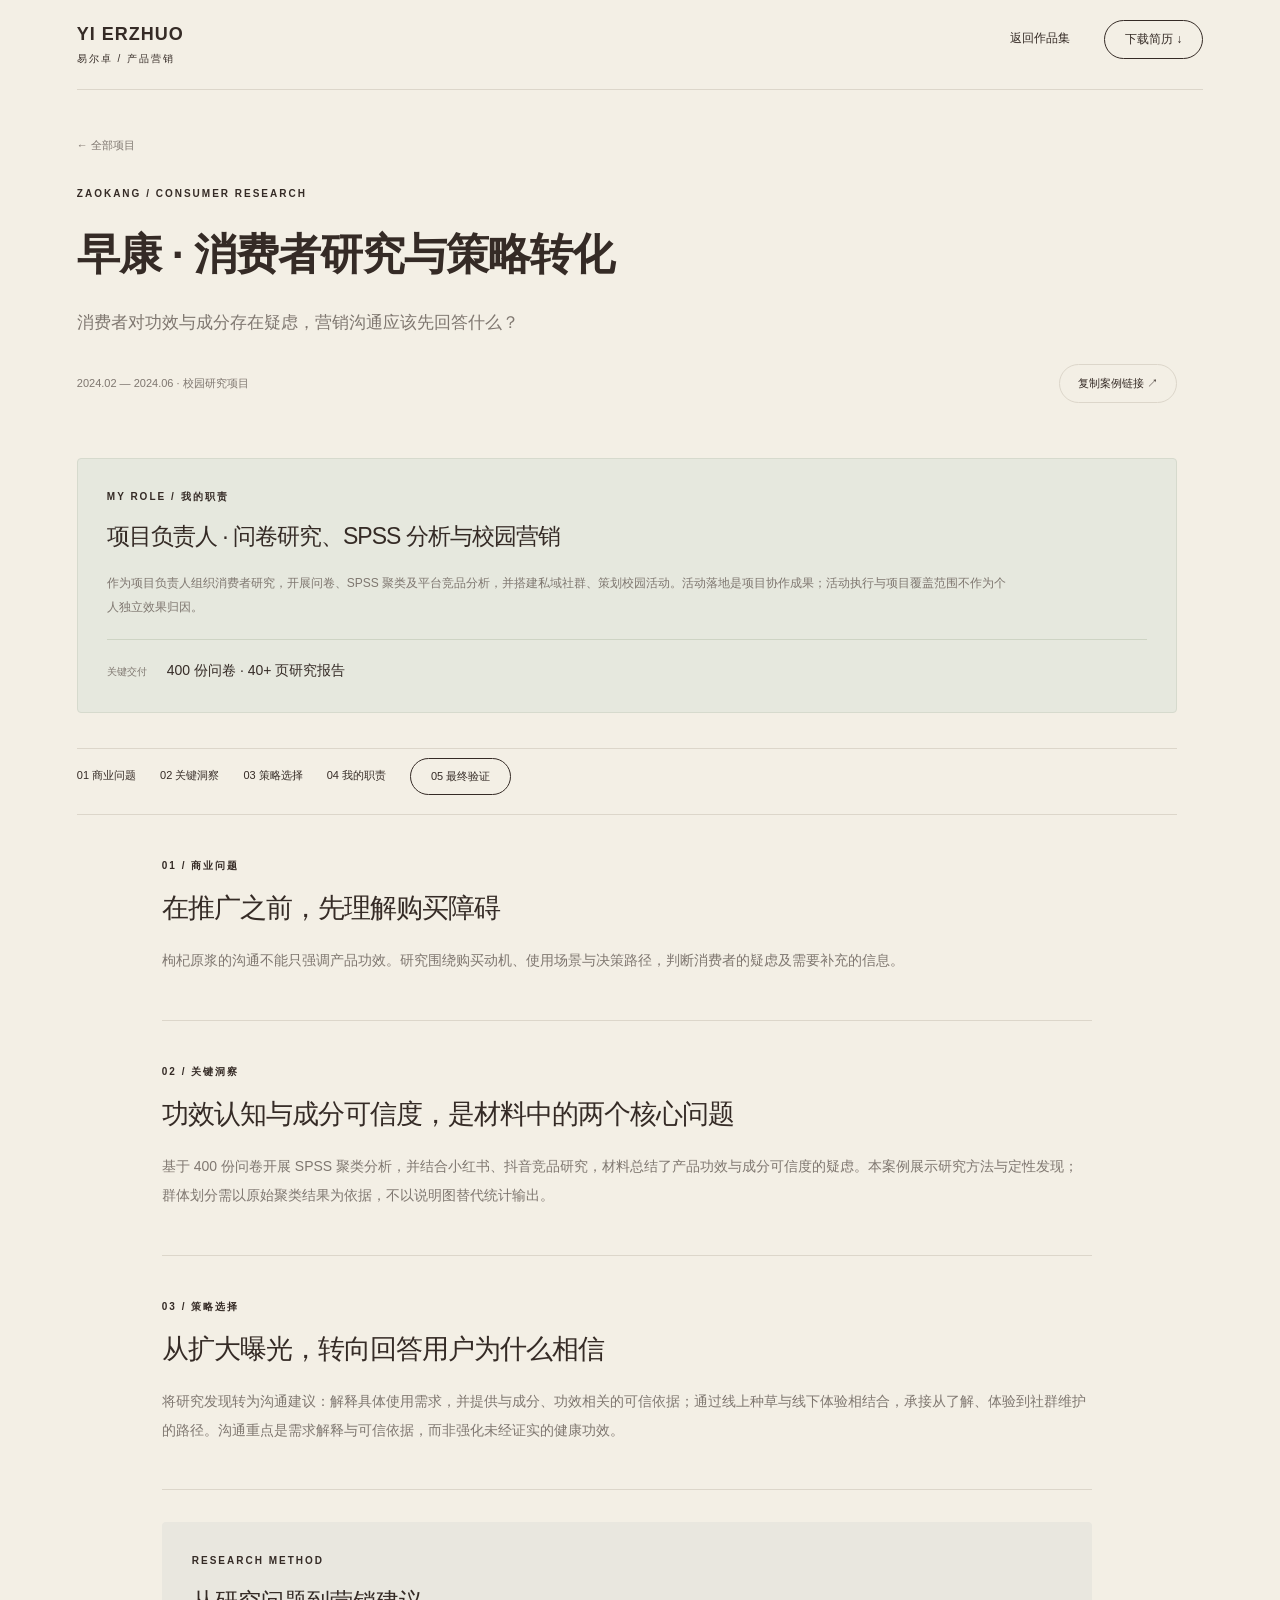
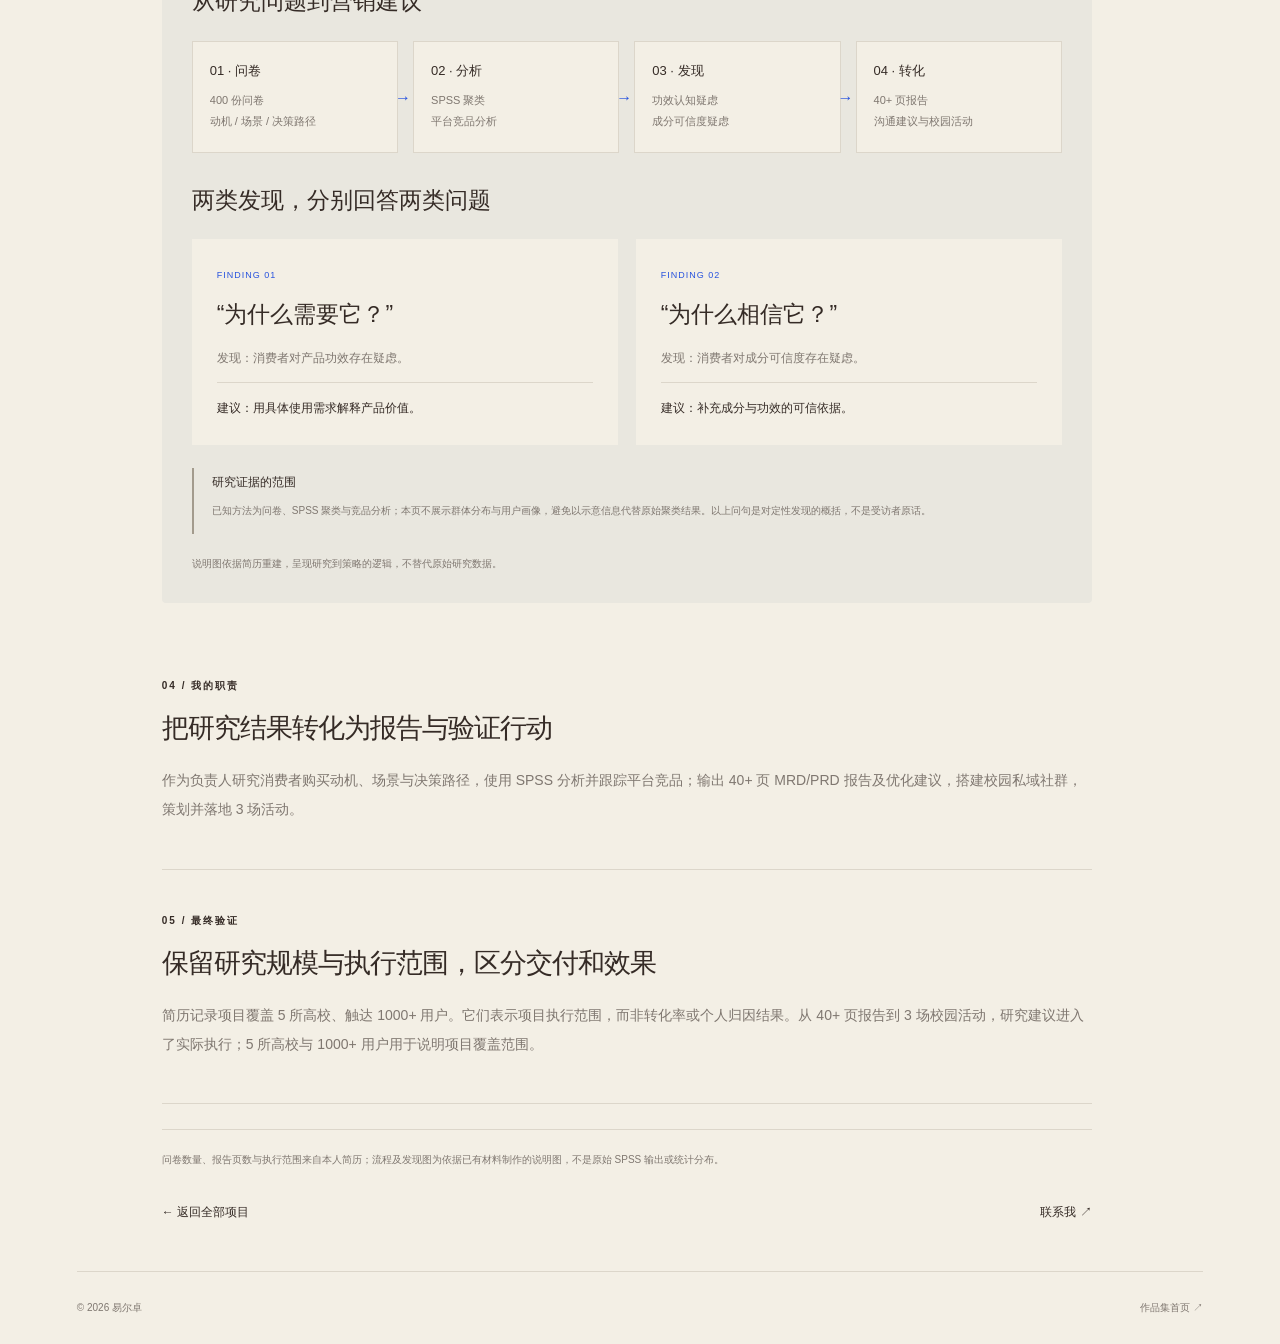
==== commit 95634cb7: "Restore the selected research-focused portfolio version for review" ====
--- a/cases/goji/index.html
+++ b/cases/goji/index.html
@@ -1 +1 @@
-<!doctype html><html lang="zh-CN"><head><meta charset="utf-8"><meta name="viewport" content="width=device-width,initial-scale=1"><meta name="description" content="识别枸杞原浆的功效认知与成分信任障碍，判断营销应该先回答什么。"><title>ZAOKANG / CONSUMER RESEARCH · 消费者研究与策略转化 · 易尔卓</title><link rel="stylesheet" href="../../style.css?v=20261013f"></head><body class="case-page mkt-case"><header><a class="wordmark" href="../../">YI ERZHUO<span>易尔卓 / 产品营销</span></a><nav aria-label="案例导航"><a href="../../#projects">返回作品集</a><a href="../../assets/yi-erzhuo-resume.pdf" download>下载简历 ↓</a></nav></header><main><section id="overview" class="case-hero"><span class="mkt-anchor" id="step-1"></span><a class="back-link" href="../../#projects">← 全部项目</a><p class="eyebrow">ZAOKANG / CONSUMER RESEARCH</p><h1>消费者研究与策略转化</h1><div class="case-meta"><span>2024.02 — 2024.06 · 早康校园研究项目</span><button class="share-button">复制案例链接 ↗</button></div><p id="share-status" role="status" aria-live="polite"></p><div class="role-panel"><p class="eyebrow">01 / PROJECT OVERVIEW</p><h2>项目负责人 · 消费者研究与营销建议</h2><div class="mkt-brief"><div><span>项目背景</span><p>识别枸杞原浆的功效认知与成分信任障碍，判断营销应该先回答什么。</p></div><div><span>我的职责</span><p>负责问卷研究、SPSS聚类与平台竞品分析，输出研究报告和营销建议，策划校园活动及私域沟通。</p></div></div><div class="mkt-metrics"><div><strong>400</strong><span>份消费者问卷</span></div><div><strong>40+</strong><span>页研究报告</span></div><div><strong>5所</strong><span>高校覆盖</span></div><div><strong>1000+</strong><span>用户触达</span></div><div><strong>3场</strong><span>校园营销活动</span></div><div><strong>+130%</strong><span>整体活动曝光提升</span></div><div><strong>+20%</strong><span>用户留存率提升</span></div></div><div class="mkt-overview-bottom"><p><b>核心产出</b>40+页 MRD/PRD报告 / 营销建议 / 校园活动方案</p><p><b>项目范围</b>400份问卷 · 5所高校 · 3场校园活动 · 1000+用户触达</p></div><p class="mkt-data-source">数量与活动结果据个人简历，分别对应研究、交付与项目活动范围。</p></div></section><nav class="chapter-nav" aria-label="案例章节"><a href="#overview">01 项目概览</a><a href="#planning">02 策略证据</a><a href="#execution">03 内容落地</a><a href="#results">04 项目成果</a></nav><div class="case-reading"><section id="planning" class="case-chapter"><span class="mkt-anchor" id="step-2"></span><span class="mkt-anchor" id="step-3"></span><p class="eyebrow">02 / PLANNING EVIDENCE</p><h2>研究发现，决定营销先回答什么。</h2><p>400份问卷与SPSS聚类分析结合平台竞品研究，识别需求解释和成分信任两条沟通方向。</p><section class="case-visual"><p class="eyebrow">RESEARCH METHOD</p><h3>从研究问题到营销建议</h3><div class="process-flow"><div><b>01 · 问卷</b><span>400 份问卷<br>动机 / 场景 / 决策路径</span></div><div><b>02 · 分析</b><span>SPSS 聚类<br>平台竞品分析</span></div><div><b>03 · 发现</b><span>功效认知疑虑<br>成分可信度疑虑</span></div><div><b>04 · 转化</b><span>40+ 页报告<br>沟通建议与校园活动</span></div></div><h3>两类发现，分别回答两类问题</h3><div class="finding-grid"><article><span>FINDING 01</span><h4>“为什么需要它？”</h4><p>发现：消费者对产品功效存在疑虑。</p><div>建议：用具体使用需求解释产品价值。</div></article><article><span>FINDING 02</span><h4>“为什么相信它？”</h4><p>发现：消费者对成分可信度存在疑虑。</p><div>建议：补充成分与功效的可信依据。</div></article></div><p class="visual-caption">研究方法与发现示意；原始聚类分布及用户画像未提供。</p></section></section><section id="execution" class="case-chapter"><span class="mkt-anchor" id="step-4"></span><p class="eyebrow">03 / CONTENT EXECUTION</p><h2>把报告建议带进校园与私域。</h2><p>策划3场活动，以线上种草、线下体验与社群维护覆盖5所高校、触达1000+用户。</p><div class="mkt-activity-path"><div><span>01</span><h3>线上种草</h3><p>围绕使用需求与可信依据解释产品。</p></div><div><span>02</span><h3>线下体验</h3><p>3场校园活动，承接认知与体验。</p></div><div><span>03</span><h3>私域维护</h3><p>社群沟通与活动反馈持续跟进。</p></div></div></section><section id="results" class="case-chapter"><span class="mkt-anchor" id="step-5"></span><p class="eyebrow">04 / RESULTS</p><h2>研究范围与活动成效分别验证。</h2><p>问卷和报告体现研究深度，学校与用户触达体现执行范围；活动曝光与留存变化反映项目期表现。</p><div class="mkt-metrics"><div><strong>+130%</strong><span>活动曝光提升</span></div><div><strong>+20%</strong><span>用户留存率提升</span></div></div><p class="mkt-data-source">数量与活动结果据个人简历，分别对应研究、交付与项目活动范围。</p></section><section class="next-case"><a href="../../#projects">← 返回全部项目</a><a href="mailto:erzhuoy25@163.com">联系我 ↗</a></section></div></main><footer><span>© 2026 易尔卓</span><a href="../../">作品集首页 ↗</a></footer><dialog id="image-dialog" aria-label="公开作品完整原图"><button class="close" aria-label="关闭原图">×</button><a class="original-image-link" id="original-image-link" href="#" target="_blank" rel="noopener">在新窗口打开原图 ↗</a><img id="full-image" alt="公开作品完整截图"></dialog><script src="../../script.js?v=20261013f"></script></body></html>+<!doctype html><html lang="zh-CN"><head><meta charset="utf-8"><meta name="viewport" content="width=device-width,initial-scale=1"><meta name="description" content="消费者对功效与成分存在疑虑，营销沟通应该先回答什么？"><title>早康 · 消费者研究与策略转化 · 易尔卓</title><link rel="stylesheet" href="../../style.css?v=restore031f448"></head><body class="case-page"><header><a class="wordmark" href="../../">YI ERZHUO<span>易尔卓 / 产品营销</span></a><nav aria-label="案例导航"><a href="../../#projects">返回作品集</a><a href="../../assets/yi-erzhuo-resume.pdf" download>下载简历 ↓</a></nav></header><main><section class="case-hero"><a class="back-link" href="../../#projects">← 全部项目</a><p class="eyebrow">ZAOKANG / CONSUMER RESEARCH</p><h1>早康 · 消费者研究与策略转化</h1><p class="case-question">消费者对功效与成分存在疑虑，营销沟通应该先回答什么？</p><div class="case-meta"><span>2024.02 — 2024.06 · 校园研究项目</span><button class="share-button">复制案例链接 ↗</button></div><p id="share-status" role="status" aria-live="polite"></p><div class="role-panel"><p class="eyebrow">MY ROLE / 我的职责</p><h2>项目负责人 · 问卷研究、SPSS 分析与校园营销</h2><p>作为项目负责人组织消费者研究，开展问卷、SPSS 聚类及平台竞品分析，并搭建私域社群、策划校园活动。活动落地是项目协作成果；活动执行与项目覆盖范围不作为个人独立效果归因。</p><div class="role-output"><span>关键交付</span><strong>400 份问卷 · 40+ 页研究报告</strong></div></div></section><nav class="chapter-nav" aria-label="案例章节"><a href="#step-1">01 商业问题</a><a href="#step-2">02 关键洞察</a><a href="#step-3">03 策略选择</a><a href="#step-4">04 我的职责</a><a href="#step-5">05 最终验证</a></nav><div class="case-reading"><section id="step-1" class="case-chapter"><p class="eyebrow">01 / 商业问题</p><h2>在推广之前，先理解购买障碍</h2><p>枸杞原浆的沟通不能只强调产品功效。研究围绕购买动机、使用场景与决策路径，判断消费者的疑虑及需要补充的信息。</p></section><section id="step-2" class="case-chapter"><p class="eyebrow">02 / 关键洞察</p><h2>功效认知与成分可信度，是材料中的两个核心问题</h2><p>基于 400 份问卷开展 SPSS 聚类分析，并结合小红书、抖音竞品研究，材料总结了产品功效与成分可信度的疑虑。本案例展示研究方法与定性发现；群体划分需以原始聚类结果为依据，不以说明图替代统计输出。</p></section><section id="step-3" class="case-chapter"><p class="eyebrow">03 / 策略选择</p><h2>从扩大曝光，转向回答用户为什么相信</h2><p>将研究发现转为沟通建议：解释具体使用需求，并提供与成分、功效相关的可信依据；通过线上种草与线下体验相结合，承接从了解、体验到社群维护的路径。沟通重点是需求解释与可信依据，而非强化未经证实的健康功效。</p></section><section class="case-visual"><p class="eyebrow">RESEARCH METHOD</p><h3>从研究问题到营销建议</h3><div class="process-flow"><div><b>01 · 问卷</b><span>400 份问卷<br>动机 / 场景 / 决策路径</span></div><div><b>02 · 分析</b><span>SPSS 聚类<br>平台竞品分析</span></div><div><b>03 · 发现</b><span>功效认知疑虑<br>成分可信度疑虑</span></div><div><b>04 · 转化</b><span>40+ 页报告<br>沟通建议与校园活动</span></div></div><h3>两类发现，分别回答两类问题</h3><div class="finding-grid"><article><span>FINDING 01</span><h4>“为什么需要它？”</h4><p>发现：消费者对产品功效存在疑虑。</p><div>建议：用具体使用需求解释产品价值。</div></article><article><span>FINDING 02</span><h4>“为什么相信它？”</h4><p>发现：消费者对成分可信度存在疑虑。</p><div>建议：补充成分与功效的可信依据。</div></article></div><div class="research-boundary"><strong>研究证据的范围</strong><p>已知方法为问卷、SPSS 聚类与竞品分析；本页不展示群体分布与用户画像，避免以示意信息代替原始聚类结果。以上问句是对定性发现的概括，不是受访者原话。</p></div><p class="visual-caption">说明图依据简历重建，呈现研究到策略的逻辑，不替代原始研究数据。</p></section><section id="step-4" class="case-chapter"><p class="eyebrow">04 / 我的职责</p><h2>把研究结果转化为报告与验证行动</h2><p>作为负责人研究消费者购买动机、场景与决策路径，使用 SPSS 分析并跟踪平台竞品；输出 40+ 页 MRD/PRD 报告及优化建议，搭建校园私域社群，策划并落地 3 场活动。</p></section><section id="step-5" class="case-chapter"><p class="eyebrow">05 / 最终验证</p><h2>保留研究规模与执行范围，区分交付和效果</h2><p>简历记录项目覆盖 5 所高校、触达 1000+ 用户。它们表示项目执行范围，而非转化率或个人归因结果。从 40+ 页报告到 3 场校园活动，研究建议进入了实际执行；5 所高校与 1000+ 用户用于说明项目覆盖范围。</p></section><p class="case-note">问卷数量、报告页数与执行范围来自本人简历；流程及发现图为依据已有材料制作的说明图，不是原始 SPSS 输出或统计分布。</p><section class="next-case"><a href="../../#projects">← 返回全部项目</a><a href="mailto:erzhuoy25@163.com">联系我 ↗</a></section></div></main><footer><span>© 2026 易尔卓</span><a href="../../">作品集首页 ↗</a></footer><dialog id="image-dialog" aria-label="公开作品完整原图"><button class="close" aria-label="关闭原图">×</button><img id="full-image" alt="公开作品完整截图"></dialog><script src="../../script.js?v=restore031f448"></script></body></html>
--- a/style.css
+++ b/style.css
@@ -3,14 +3,3 @@
 .about-photo{height:300px}.about-photo img{height:280px;max-width:55%;width:auto;object-fit:contain;bottom:0;right:12px}.about-photo>span{top:110px;font-size:22px}@media(max-width:650px){.about-photo{height:260px}.about-photo img{height:240px;max-width:55%;right:4px}.about-photo>span{left:18px;top:95px;font-size:18px}}
 /* Recruiting portfolio: clear deliverables and shareable case studies. */
 .hero h1{font-size:clamp(40px,4.1vw,59px);line-height:1.32;letter-spacing:-2px}.positioning{font-size:12px;color:var(--blue);letter-spacing:.5px;margin:20px 0 0}.hero-description{max-width:510px}.hero-actions-new{display:flex;gap:16px;align-items:center;flex-wrap:wrap}.resume-button{border:1px solid var(--line);padding:16px 20px;font-size:12px;border-radius:3px}.graduation,.location{font-size:10px;color:var(--muted);line-height:1.8}.graduation{margin:20px 0 5px}.location{margin:0}.focus-words{display:flex;gap:18px;margin-top:18px;font-size:10px;color:var(--muted)}.revised-projects{grid-template-columns:1fr 1fr}.revised-projects>.project:last-child{grid-column:auto;display:block}.revised-projects>.project:last-child .project-cover{height:350px;min-height:0}.revised-projects .project-cover h3{font-size:27px}.revised-projects .cover-art{top:156px}.revised-projects .project-body h3{margin:0 0 20px;font-size:21px}.card-problem,.card-role{font-size:12px;line-height:1.9;margin:0 0 14px}.card-role{color:var(--muted)}.card-problem>span,.card-role>span{display:block;font-size:9px;color:var(--muted);letter-spacing:1px;margin-bottom:3px}.deliverable{border-top:1px solid var(--line);padding-top:17px;margin-top:20px;min-height:75px}.deliverable>span{display:block;font-size:9px;color:var(--muted);margin-bottom:8px}.deliverable>strong{font-size:15px;line-height:1.7;font-weight:500}.goji-theme .project-cover{background:#eedfce;color:#774e35}.research-cover{position:absolute;left:26px;bottom:53px;right:25px}.research-cover>span{font-size:65px;font-family:Georgia,serif;letter-spacing:-2px}.research-cover small{font-family:Arial,"Microsoft YaHei",sans-serif;font-size:11px;letter-spacing:0;margin-left:14px}.research-cover>div{font-size:11px;margin-top:10px;letter-spacing:1px}.text-link{font-size:12px;border-bottom:1px solid var(--line);padding:8px 0}.case-visual{background:#e9e7df;padding:30px;border-radius:4px;margin:32px 0}.case-visual>h3{font-size:23px;margin:15px 0 22px}.process-flow{display:grid;grid-template-columns:repeat(4,1fr);gap:15px;margin:22px 0 30px}.process-flow>div{padding:20px 17px;background:var(--paper);position:relative;border:1px solid var(--line)}.process-flow>div:not(:last-child)::after{content:'→';position:absolute;right:-14px;top:43%;color:var(--blue);font-size:16px;z-index:1}.process-flow b{font-size:13px;font-weight:500;display:block;margin-bottom:10px}.process-flow span{font-size:11px;line-height:1.9;color:var(--muted)}.finding-grid{display:grid;grid-template-columns:1fr 1fr;gap:18px}.finding-grid article{background:var(--paper);padding:25px}.finding-grid article>span{font-size:9px;color:var(--blue);letter-spacing:1px}.finding-grid h4{font-size:23px;font-weight:500;margin:17px 0}.finding-grid p{font-size:12px;color:var(--muted);line-height:1.9}.finding-grid article>div{font-size:12px;line-height:1.8;padding-top:15px;border-top:1px solid var(--line)}.research-boundary{margin-top:23px;border-left:2px solid #a39b8d;padding:4px 0 4px 18px}.research-boundary strong{font-size:12px;font-weight:500}.research-boundary p,.visual-caption{font-size:10px;line-height:1.9;color:var(--muted)}.visual-caption{margin:20px 0 0}.compact-support .support{padding:30px}.compact-support h3{font-size:23px}.compact-support .support-foot{font-size:10px;margin-bottom:0}.contact-details{font-size:12px;line-height:2;color:#c3b9aa;margin:0 0 25px}.resume-nav{background:var(--ink);color:var(--paper)}.resume-nav:hover{background:var(--blue);color:white}.case-page header{height:90px}.case-page main{max-width:1100px}.case-hero{padding:45px 0 0}.back-link{display:inline-block;font-size:11px;color:var(--muted);margin-bottom:32px}.case-hero h1{font-size:43px;line-height:1.5;letter-spacing:-1px;margin:20px 0}.case-question{font-size:17px;line-height:1.9;max-width:820px;color:var(--muted)}.case-meta{display:flex;align-items:center;justify-content:space-between;gap:20px;font-size:11px;color:var(--muted);margin:25px 0 0}.share-button{font-size:11px;border:1px solid var(--line);border-radius:22px;padding:11px 18px;color:var(--ink);background:transparent}#share-status{font-size:11px;color:var(--blue);line-height:1.8;min-height:20px;margin:10px 0}#share-status input{width:100%;padding:12px;margin-top:10px;border:1px solid var(--line);background:var(--paper);color:var(--ink)}.role-panel{background:#e6e8de;border:1px solid #d6dacd;padding:29px;margin:25px 0 35px;border-radius:4px}.role-panel h2{font-size:23px;line-height:1.7;margin:12px 0 15px}.role-panel>p:not(.eyebrow){font-size:12px;line-height:2;color:var(--muted);max-width:900px}.role-output{display:flex;align-items:baseline;gap:20px;margin-top:20px;border-top:1px solid #ced4c4;padding-top:18px}.role-output span{font-size:10px;color:var(--muted);flex-shrink:0}.role-output strong{font-size:14px;line-height:1.8;font-weight:500}.chapter-nav{display:flex;gap:24px;font-size:11px;flex-wrap:wrap;position:sticky;top:0;background:var(--paper);padding:19px 0;border-top:1px solid var(--line);border-bottom:1px solid var(--line);z-index:4}.case-reading{max-width:930px;margin:auto}.case-chapter{padding:42px 0 30px;border-bottom:1px solid var(--line);scroll-margin-top:76px}.case-chapter h2{font-size:27px;margin:15px 0 18px}.case-chapter>p:not(.eyebrow){font-size:14px;line-height:2.1;color:var(--muted)}.mapping-table{border:1px solid var(--line);background:var(--paper);font-size:11px}.mapping-head,.mapping-row{display:grid;grid-template-columns:1fr 1.4fr 1.3fr 1.7fr;gap:15px;padding:16px}.mapping-head{background:#dedccc;font-size:10px}.mapping-row{border-top:1px solid var(--line);line-height:1.9;color:var(--muted)}.mapping-row>span:first-child{color:var(--ink)}.case-page .gallery{max-width:760px;margin:25px auto}.case-page .gallery-image{transition:transform .2s}.case-page .gallery-image:hover{transform:translateY(-3px)}.next-case{display:flex;justify-content:space-between;font-size:12px;padding:35px 0 50px}.case-page footer{border-top:1px solid var(--line)}@media(max-width:1000px){.hero h1{font-size:43px}.process-flow{grid-template-columns:1fr 1fr}.process-flow>div:nth-child(2)::after{display:none}.hero{gap:30px}.focus-words{gap:14px}}@media(max-width:650px){.hero h1{font-size:37px;letter-spacing:-1.6px;line-height:1.4}.hero-description{font-size:12px;margin:20px 0 25px}.positioning{font-size:10px}.hero-actions-new{gap:12px}.hero-actions-new .primary{gap:28px}.resume-button{padding:16px;font-size:11px}.revised-projects{grid-template-columns:1fr}.revised-projects .project-cover h3{font-size:25px}.revised-projects .project-body h3{font-size:19px}.revised-projects .deliverable{min-height:0;margin-bottom:20px}.focus-words{font-size:9px;gap:15px}.case-visual{padding:20px;margin:25px 0}.case-visual>h3{font-size:20px}.process-flow{gap:12px}.process-flow>div{padding:16px 12px}.process-flow b{font-size:12px}.process-flow span{font-size:10px}.process-flow>div:not(:last-child)::after{right:-11px;font-size:14px}.finding-grid{grid-template-columns:1fr;gap:13px}.finding-grid article{padding:20px}.finding-grid h4{font-size:21px}.compact-support .support{padding:24px}.contact-details{font-size:11px}.contact-bottom a+a{display:inline-block;margin-top:20px;font-size:13px}.case-page header{height:82px}.case-page nav{font-size:10px}.case-page nav a:last-child{padding:0;margin:0;border:0}.case-hero{padding-top:30px}.case-hero h1{font-size:30px}.case-question{font-size:14px}.case-meta{align-items:flex-start;gap:15px;font-size:10px;line-height:1.8}.share-button{padding:9px 12px;flex-shrink:0;font-size:10px}.role-panel{padding:22px;margin-bottom:25px}.role-panel h2{font-size:19px}.role-output{display:block}.role-output strong{display:block;margin-top:7px;font-size:13px}.chapter-nav{gap:11px 16px;padding:15px 0;font-size:10px}.case-chapter{padding:32px 0 23px;scroll-margin-top:102px}.case-chapter h2{font-size:23px}.case-chapter>p:not(.eyebrow){font-size:13px;line-height:2}.mapping-head{display:none}.mapping-row{grid-template-columns:1fr;gap:6px;padding:17px}.mapping-row>span:first-child{font-size:14px;font-weight:500}.mapping-row>span:nth-child(2)::before{content:'需求：';color:var(--ink)}.mapping-row>span:nth-child(3)::before{content:'产品：';color:var(--ink)}.mapping-row>span:nth-child(4)::before{content:'沟通：';color:var(--ink)}.case-page .gallery{gap:12px}#image-dialog .close{position:fixed;right:6vw;top:5vh}}
-/* Existing case frame: project scope and evidence captions. */
-.ability h3{line-height:1.6}.ability-en{display:inline-block;font-size:16px;margin-right:10px}.ability-cn{display:inline-block;font-size:13px;color:var(--muted);font-weight:400}.project-scale{padding:30px;background:#ebe8dd;border:1px solid var(--line);border-radius:4px;margin:0 0 35px}.project-scale>h2{font-size:23px;margin:12px 0 25px}.scale-grid{display:grid;grid-template-columns:repeat(auto-fit,minmax(150px,1fr));gap:24px}.scale-grid>div{border-left:1px solid #cfc9bd;padding-left:19px}.scale-grid strong{font-size:39px;font-weight:500;letter-spacing:-1px;display:block;line-height:1.3}.scale-grid span{font-size:11px;display:block;margin-top:10px;line-height:1.8}.scale-grid p{font-size:10px;line-height:1.9;color:var(--muted);margin:8px 0 0}.scale-note{font-size:10px;color:var(--muted);line-height:1.9;margin:25px 0 0;padding-top:20px;border-top:1px solid var(--line)}.strategy-chain{display:flex;align-items:center;justify-content:space-between;gap:12px;font-size:11px;line-height:1.9;margin:20px 0 25px}.strategy-chain>span{flex:1;text-align:center;padding:14px 10px;background:var(--paper);border:1px solid var(--line)}.strategy-chain i{font-style:normal;color:var(--blue)}.evidence-gallery{align-items:start}.evidence-gallery figure{margin:0;min-width:0}.evidence-gallery .gallery-image{width:100%}.evidence-gallery figcaption{padding:20px 0 0}.evidence-gallery figcaption>span{font-size:9px;letter-spacing:1px;color:var(--muted)}.evidence-gallery h3{font-size:17px;margin:10px 0}.evidence-gallery p{font-size:12px;line-height:1.9;color:var(--muted);margin:0}.cover-top{gap:12px}.cover-top>span:first-child{line-height:1.7}.cover-top>span:last-child{white-space:nowrap}.revised-projects .project-body h3{font-size:20px;line-height:1.6}.case-hero h1{font-size:38px}@media(max-width:650px){.ability-en{display:block;font-size:16px;margin:0}.ability-cn{display:block;font-size:12px}.project-scale{padding:22px;margin-bottom:25px}.project-scale>h2{font-size:20px}.scale-grid{grid-template-columns:1fr 1fr;gap:22px 14px}.scale-grid>div{padding-left:12px}.scale-grid strong{font-size:31px}.scale-grid span{font-size:10px}.scale-grid p{font-size:9px}.strategy-chain{display:grid;grid-template-columns:1fr;gap:8px}.strategy-chain i{text-align:center;transform:rotate(90deg)}.strategy-chain>span{padding:10px}.evidence-gallery{grid-template-columns:1fr!important;gap:30px!important;max-width:290px!important}.evidence-gallery figcaption{padding-top:15px}.evidence-gallery p{font-size:11px}.revised-projects .project-body h3{font-size:18px}.case-hero h1{font-size:27px;line-height:1.6}.cover-top{font-size:8px}}
-/* Keep project scale distinct from recorded project outcomes. */
-.project-results{padding:28px 30px;border:1px solid var(--line);border-radius:4px;margin:0 0 30px;background:#f8f5ef}.project-results h2{font-size:23px;margin:12px 0 25px}.results-grid{display:grid;grid-template-columns:repeat(auto-fit,minmax(175px,1fr));gap:24px}.results-grid strong{display:block;font-size:37px;line-height:1.3;letter-spacing:-1px;font-weight:500;color:var(--ink)}.results-grid span{display:block;font-size:11px;line-height:1.8;margin-top:10px}.result-source{font-size:10px;line-height:1.9;color:var(--muted);margin:25px 0 0;border-top:1px solid var(--line);padding-top:17px}.shared-results{background:#e8ebe1}.card-signal{display:flex;gap:18px;align-items:center;border-top:1px solid var(--line);padding:17px 0}.card-signal strong{font-size:27px;font-weight:500;letter-spacing:-1px;flex-shrink:0}.card-signal span{font-size:10px;color:var(--muted);line-height:1.8}.planning-evidence{padding:38px 0 20px;border-bottom:1px solid var(--line)}.planning-evidence>h2{font-size:27px;margin:15px 0 18px}.planning-intro{font-size:13px;color:var(--muted);line-height:2}.planning-excerpt{padding:27px;background:#eae7de;margin-top:23px;border-radius:4px}.excerpt-source{font-size:9px;letter-spacing:1px;color:var(--muted)}.planning-excerpt>h3{font-size:23px;margin:16px 0 22px}.planning-excerpt>p{font-size:13px;line-height:2;color:var(--muted)}.topic-grid{display:grid;grid-template-columns:repeat(3,1fr);gap:15px}.topic-grid>div{padding:20px;background:var(--paper);border:1px solid var(--line)}.topic-grid>div>span{font-size:9px;color:var(--muted);letter-spacing:.5px}.topic-grid h4{font-size:16px;line-height:1.7;font-weight:500;margin:14px 0}.topic-grid p{font-size:12px;line-height:1.9;color:var(--muted)}.topic-grid small{font-size:10px;line-height:1.9;color:var(--muted);display:block;border-top:1px solid var(--line);padding-top:14px}.evidence-reading{border-top:1px solid var(--line);margin:22px 0 0;padding-top:19px}.evidence-reading strong{font-weight:500;color:var(--ink)}.planning-excerpt blockquote{margin:22px 0;border-left:2px solid #a39b8d;padding:5px 0 5px 18px;font-size:19px;line-height:1.9}.excerpt-path{display:flex;align-items:center;gap:15px;margin:25px 0;font-size:11px}.excerpt-path span{flex:1;text-align:center;background:var(--paper);border:1px solid var(--line);padding:14px}.excerpt-path i{color:var(--blue);font-style:normal}.content-outline{display:flex;gap:10px;flex-wrap:wrap;margin:20px 0}.content-outline span{border:1px solid #cfc8ba;padding:8px 13px;font-size:10px;border-radius:20px}.planning-note{font-size:10px;color:var(--muted);line-height:1.9;margin:20px 0}@media(max-width:650px){.project-results{padding:22px;margin-bottom:25px}.project-results h2{font-size:20px}.results-grid{grid-template-columns:1fr 1fr;gap:22px 16px}.results-grid strong{font-size:31px}.results-grid span{font-size:10px}.card-signal{gap:15px}.card-signal strong{font-size:25px}.card-signal span{font-size:9px}.planning-evidence{padding-top:30px}.planning-evidence>h2{font-size:23px}.planning-intro{font-size:12px}.planning-excerpt{padding:22px}.planning-excerpt>h3{font-size:20px}.planning-excerpt>p{font-size:12px}.topic-grid{grid-template-columns:1fr}.topic-grid>div{padding:18px}.planning-excerpt blockquote{font-size:17px}.excerpt-path{display:grid;grid-template-columns:1fr;gap:7px}.excerpt-path i{text-align:center;transform:rotate(90deg)}.content-outline{gap:8px}.content-outline span{font-size:9px;padding:7px 10px}}
-/* Evidence and outcomes stay within each case's final validation chapter. */
-.case-chapter .project-scale{margin-top:25px;padding:24px}.case-chapter .project-results{margin-top:24px;padding:24px}.case-chapter .project-scale>h2,.case-chapter .project-results>h2{font-size:22px;margin-top:12px}.evidence-section{padding-top:28px}.evidence-section>h2{font-size:25px}.evidence-section>p{font-size:12px;line-height:2;color:var(--muted)}.source-scope{margin-top:25px;border-top:1px solid var(--line);padding-top:18px;font-size:10px;color:var(--muted);line-height:1.9}.source-scope summary{cursor:pointer;color:var(--ink);font-size:11px}.source-scope p{margin-bottom:0}.case-chapter .scale-note,.case-chapter .result-source{font-size:10px}@media(max-width:650px){.case-chapter .project-scale,.case-chapter .project-results{padding:20px}.case-chapter .project-scale>h2,.case-chapter .project-results>h2{font-size:19px}.evidence-section>h2{font-size:22px}.evidence-section>p{font-size:11px}}
-/* SieMatic: compact marketing project review within the existing case frame. */
-.siematic-compact .case-hero{padding-top:32px}.siematic-compact .back-link{margin-bottom:24px}.siematic-compact .case-hero h1{margin:17px 0;font-size:40px}.siematic-compact .case-question{font-size:15px}.siematic-compact .role-panel{padding:25px;margin:20px 0 28px}.siematic-compact .role-panel>p:not(.eyebrow){margin-bottom:20px}.overview-grid{display:grid;grid-template-columns:repeat(3,1fr);gap:24px;padding:20px 0;border-top:1px solid #ced4c4;border-bottom:1px solid #ced4c4}.overview-grid>div>span{display:block;font-size:10px;color:var(--muted);margin-bottom:10px;letter-spacing:1px}.overview-grid strong{font-size:15px;font-weight:500;line-height:1.8;display:block}.overview-grid p{font-size:11px;color:var(--muted);line-height:1.9;margin:6px 0 0}.overview-grid a{font-size:10px;color:var(--blue);display:inline-block;margin-top:7px}.overview-results{display:flex;align-items:center;gap:50px;padding-top:22px}.overview-results strong{display:block;font-size:35px;letter-spacing:-1px;font-weight:500}.overview-results span{display:block;font-size:10px;color:var(--muted);margin-top:7px}.overview-results>p{font-size:10px;line-height:1.8;color:var(--muted);margin:0 0 0 auto}.siematic-compact .source-scope{margin-top:18px;padding-top:13px}.siematic-compact .case-chapter{padding:30px 0 24px}.siematic-compact .case-chapter h2{font-size:25px;margin:12px 0 15px}.siematic-compact .case-chapter>p:not(.eyebrow){font-size:13px;line-height:1.95;margin:0}.siematic-compact .compact-flow{margin:22px 0}.siematic-compact .compact-flow>div{padding:17px 15px}.siematic-compact .compact-topics{margin-top:22px}.siematic-compact .compact-topics>div{padding:17px}.siematic-compact .compact-topics h3{font-size:15px;margin:10px 0 8px}.siematic-compact .compact-topics p{font-size:11px;margin:0;line-height:1.8}.planning-detail{font-size:11px;line-height:1.9;border-top:1px solid var(--line);margin-top:22px;padding-top:16px}.planning-detail summary{cursor:pointer;color:var(--ink)}.planning-detail blockquote{margin:18px 0 10px;border-left:2px solid #a39b8d;padding-left:15px;font-size:16px}.planning-detail p{color:var(--muted);font-size:12px}.planning-detail small{font-size:10px;color:var(--muted)}.siematic-compact .compact-gallery{max-width:680px;margin:25px auto 0}.siematic-compact .compact-gallery .gallery-image{max-height:400px;display:block}.siematic-compact .compact-gallery .gallery-image img{object-fit:contain;width:100%;height:400px}.siematic-compact .compact-gallery figcaption{padding-top:14px}.siematic-compact .compact-gallery h3{font-size:15px}.siematic-compact .compact-gallery p{font-size:11px}.siematic-compact .case-chapter .compact-credit{font-size:10px!important;color:var(--muted);margin-top:22px!important}@media(max-width:650px){.siematic-compact .case-hero h1{font-size:30px}.siematic-compact .role-panel{padding:21px}.siematic-compact .case-question{font-size:13px}.overview-grid{grid-template-columns:1fr;gap:16px;padding:17px 0}.overview-grid>div{display:grid;grid-template-columns:82px 1fr;gap:0 10px}.overview-grid>div>span{grid-column:1;grid-row:1/3;margin:0;padding-top:3px;font-size:9px}.overview-grid strong{grid-column:2;font-size:13px}.overview-grid p{grid-column:2;font-size:10px}.overview-grid strong br{display:none}.overview-grid strong br::after{content:' / '}.overview-results{gap:25px;flex-wrap:wrap;padding-top:18px}.overview-results strong{font-size:31px}.overview-results>p{width:100%;margin:0;font-size:9px}.overview-results>p br{display:none}.siematic-compact .case-chapter{padding:25px 0 22px}.siematic-compact .case-chapter h2{font-size:22px}.siematic-compact .case-chapter>p:not(.eyebrow){font-size:12px}.siematic-compact .compact-flow>div{padding:15px 12px}.siematic-compact .compact-topics{gap:11px}.siematic-compact .compact-topics>div{display:grid;grid-template-columns:52px 1fr;gap:0 12px;padding:15px}.siematic-compact .compact-topics>div>span{grid-row:1/3;padding-top:3px;font-size:8px}.siematic-compact .compact-topics h3{margin:0 0 5px;font-size:14px}.siematic-compact .compact-topics p{font-size:10px}.siematic-compact .compact-gallery{grid-template-columns:1fr 1fr!important;max-width:none!important;gap:14px!important}.siematic-compact .compact-gallery .gallery-image{max-height:300px}.siematic-compact .compact-gallery .gallery-image img{height:300px}.siematic-compact .compact-gallery h3{font-size:12px;line-height:1.7}.siematic-compact .compact-gallery p{font-size:10px}.siematic-compact .compact-gallery figcaption>span{font-size:8px}}
-/* Marketing portfolio pass: same paper/ink system, evidence-first case layout. */
-.mkt-case .case-hero{padding-top:30px}.mkt-case .back-link{margin-bottom:25px}.mkt-case .case-hero h1{font-size:39px;margin:18px 0}.mkt-case .case-meta{margin-top:18px}.mkt-case .role-panel{padding:27px;margin:20px 0 30px}.mkt-case .role-panel h2{font-size:21px;margin:12px 0 22px}.mkt-brief{display:grid;grid-template-columns:1fr 1fr;gap:25px}.mkt-brief>div>span{display:block;font-size:10px;color:var(--muted);margin-bottom:8px}.mkt-brief p{font-size:12px;line-height:1.9;margin:0}.mkt-metrics{display:grid;grid-template-columns:repeat(auto-fit,minmax(125px,1fr));gap:23px 18px;border-top:1px solid var(--line);border-bottom:1px solid var(--line);padding:22px 0;margin:22px 0}.mkt-metrics strong{display:block;font-size:34px;font-weight:500;letter-spacing:-1px;line-height:1.3}.mkt-metrics span{font-size:10px;line-height:1.9;display:block;margin-top:8px;color:var(--muted)}.mkt-overview-bottom{display:grid;grid-template-columns:1fr 1fr;gap:18px;font-size:11px;line-height:1.9}.mkt-overview-bottom p{margin:0}.mkt-overview-bottom b{font-weight:500;display:block;margin-bottom:5px}.mkt-data-source{font-size:10px;line-height:1.9;color:var(--muted);margin:17px 0 0}.mkt-scope{border-top:1px solid #ced4c4;padding-top:15px;margin-top:18px}.mkt-scope>p{font-size:9px;color:var(--muted);margin:0 0 9px}.mkt-scope>div{display:flex;flex-wrap:wrap;gap:8px 22px;font-size:10px;line-height:1.9}.mkt-scope b{font-size:13px;font-weight:500}.mkt-scope small{font-size:9px;color:var(--muted);display:block;margin-top:9px}.mkt-snapshot-data{font-size:10px;line-height:1.9;border-top:1px solid #ced4c4;padding-top:15px;margin:17px 0 0}.mkt-snapshot-data b{display:block;font-weight:500;margin-bottom:5px}.mkt-case .case-chapter{padding:35px 0 30px}.mkt-case .case-chapter>h2{font-size:25px;margin:14px 0 17px}.mkt-case .case-chapter>p:not(.eyebrow){font-size:13px;line-height:1.9;margin:0}.mkt-wide-figure{margin:30px 0 0}.mkt-wide-figure>h3{font-size:19px;margin:0 0 15px}.mkt-case .gallery-image{max-height:none;overflow:visible;width:100%;padding:0;display:block}.mkt-case .gallery-image img{display:block;width:100%;height:auto;max-height:none;object-fit:contain}.mkt-wide-figure figcaption{display:flex;gap:17px;margin-top:13px;align-items:baseline}.mkt-wide-figure figcaption>span{font-size:9px;letter-spacing:1px;color:var(--muted);flex-shrink:0}.mkt-wide-figure figcaption p{font-size:11px;line-height:1.9;color:var(--muted);margin:0}.mkt-case .mkt-published-gallery{max-width:680px;grid-template-columns:1fr 1fr!important;gap:25px!important;margin:25px auto 0}.mkt-published-gallery figcaption{padding-top:14px}.mkt-published-gallery h3{font-size:16px;margin:9px 0}.mkt-published-gallery p{font-size:11px;line-height:1.8}.mkt-materials{margin-top:17px;border-top:1px solid var(--line);padding-top:14px;font-size:11px;line-height:1.9}.mkt-materials summary{cursor:pointer}.mkt-text-evidence{margin-top:25px;background:#eae7de;border-radius:3px;padding:24px}.mkt-text-evidence>h3{font-size:20px;margin:0 0 10px}.mkt-text-evidence>p{font-size:12px;color:var(--muted);line-height:1.9;margin:0}.mkt-materials .planning-excerpt{padding:10px 0 0;margin-top:0}.mkt-activity-path{display:grid;grid-template-columns:repeat(3,1fr);gap:20px;margin-top:25px;background:#eae7de;padding:25px;border-radius:3px}.mkt-activity-path span{font-size:10px;color:var(--muted)}.mkt-activity-path h3{font-size:18px}.mkt-activity-path p{font-size:12px;color:var(--muted);line-height:1.9;margin:0}.mkt-case .case-visual{padding:25px}.mkt-case #results .mkt-data-source{font-size:10px;margin-top:0}.mkt-case #image-dialog{width:min(1050px,94vw);max-height:94vh}.mkt-case #image-dialog .original-image-link{display:block;position:sticky;top:0;background:var(--paper);padding:13px 55px 13px 16px;font-size:11px;z-index:4}.mkt-case #full-image{width:100%;height:auto}@media(max-width:650px){.mkt-case .case-hero h1{font-size:30px}.mkt-case .role-panel{padding:21px}.mkt-case .role-panel h2{font-size:18px}.mkt-brief{grid-template-columns:1fr;gap:17px}.mkt-brief p{font-size:11px}.mkt-metrics{grid-template-columns:1fr 1fr;gap:20px 16px;padding:20px 0}.mkt-metrics strong{font-size:29px}.mkt-metrics span{font-size:9px}.mkt-overview-bottom{grid-template-columns:1fr;gap:13px;font-size:10px}.mkt-overview-bottom b{margin-bottom:4px}.mkt-scope>div{gap:8px 13px}.mkt-scope b{font-size:12px}.mkt-case .case-chapter{padding:28px 0 25px}.mkt-case .case-chapter>h2{font-size:22px}.mkt-case .case-chapter>p:not(.eyebrow){font-size:12px}.mkt-wide-figure{margin-top:24px}.mkt-wide-figure>h3{font-size:17px}.mkt-wide-figure figcaption{display:block;margin-top:10px}.mkt-wide-figure figcaption>span{font-size:8px}.mkt-wide-figure figcaption p{font-size:10px;margin-top:5px}.mkt-case .mkt-published-gallery{gap:14px!important}.mkt-published-gallery h3{font-size:13px}.mkt-published-gallery p{font-size:10px}.mkt-text-evidence{padding:20px}.mkt-text-evidence>h3{font-size:18px}.mkt-text-evidence>p{font-size:11px}.mkt-activity-path{grid-template-columns:1fr;gap:22px;padding:22px}.mkt-activity-path h3{font-size:17px;margin:8px 0}.mkt-activity-path p{font-size:11px}.mkt-case .case-visual{padding:20px}.mkt-case #image-dialog .close{right:4vw;top:4vh}.mkt-case #image-dialog .original-image-link{font-size:10px}}
-.mkt-case .chapter-nav{position:static}.mkt-anchor{display:block;height:0;scroll-margin-top:88px}.mkt-case .case-chapter>.mkt-data-source{font-size:10px!important}
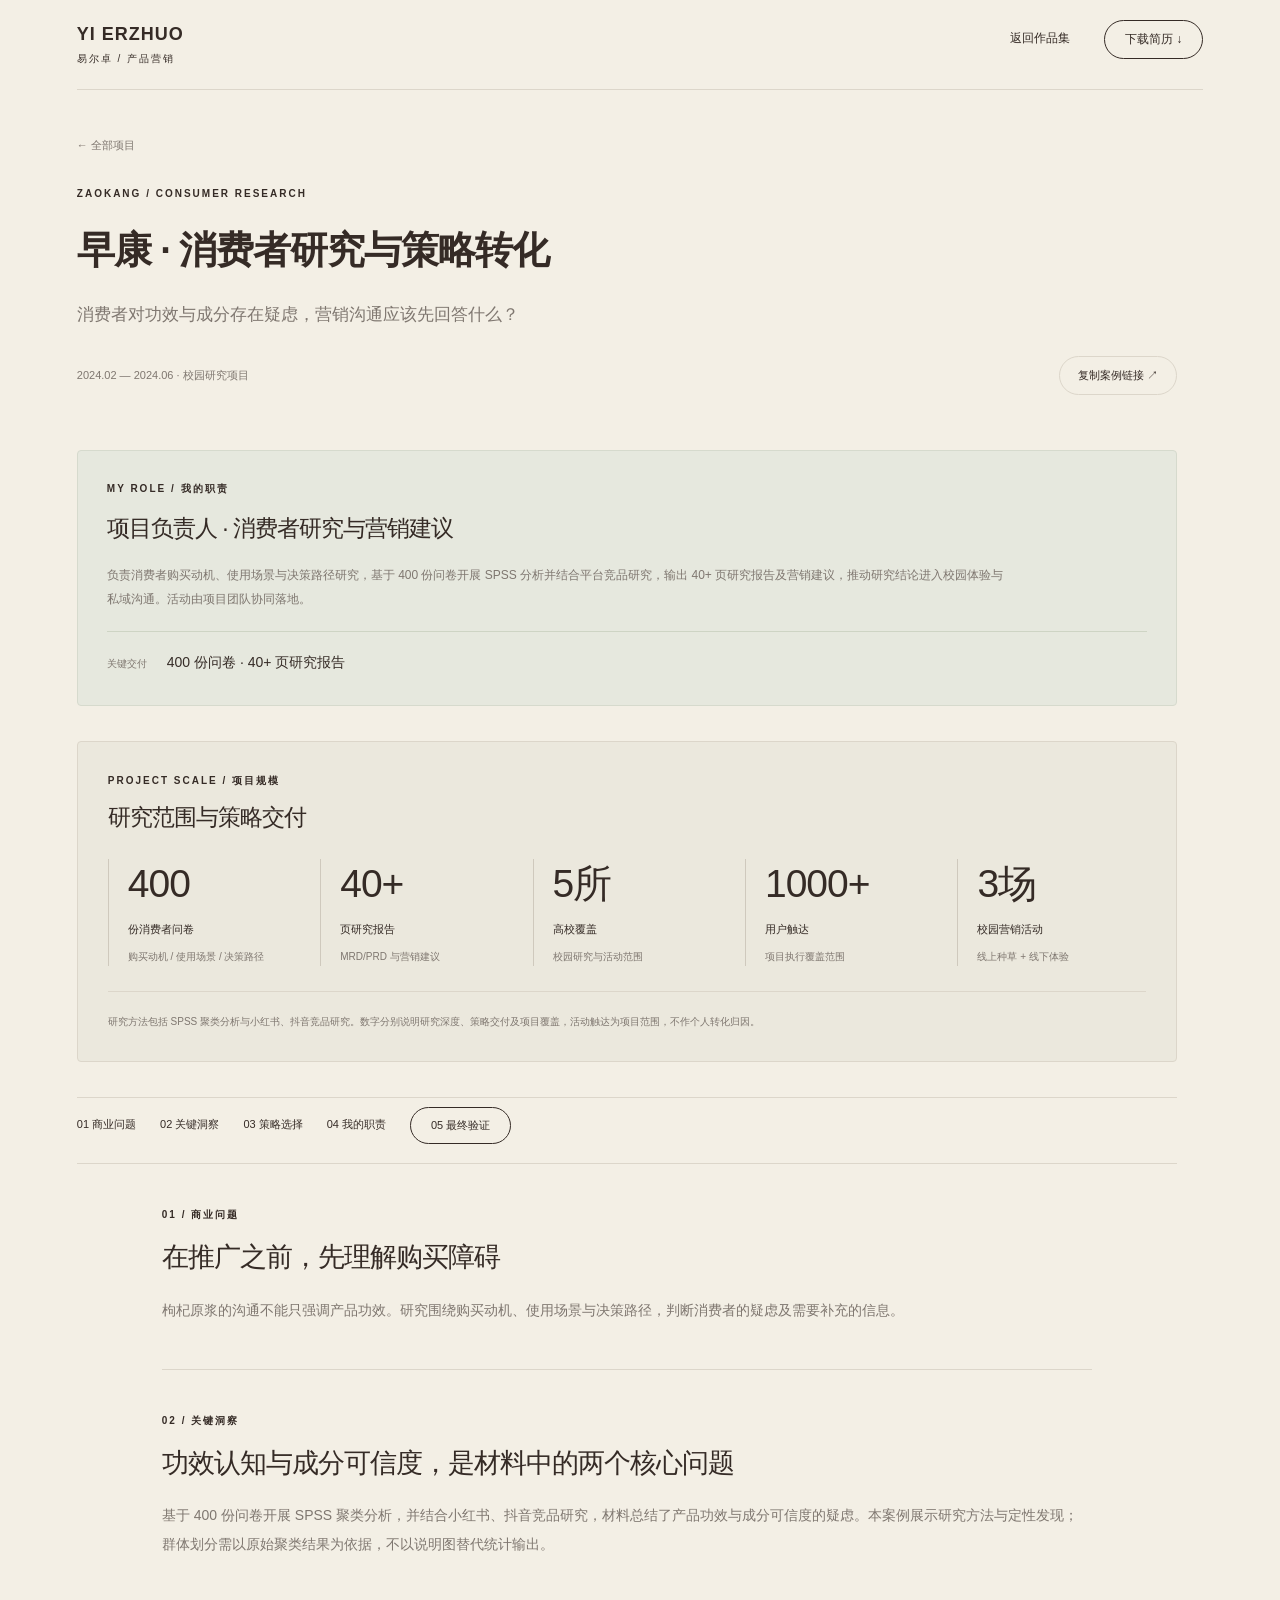
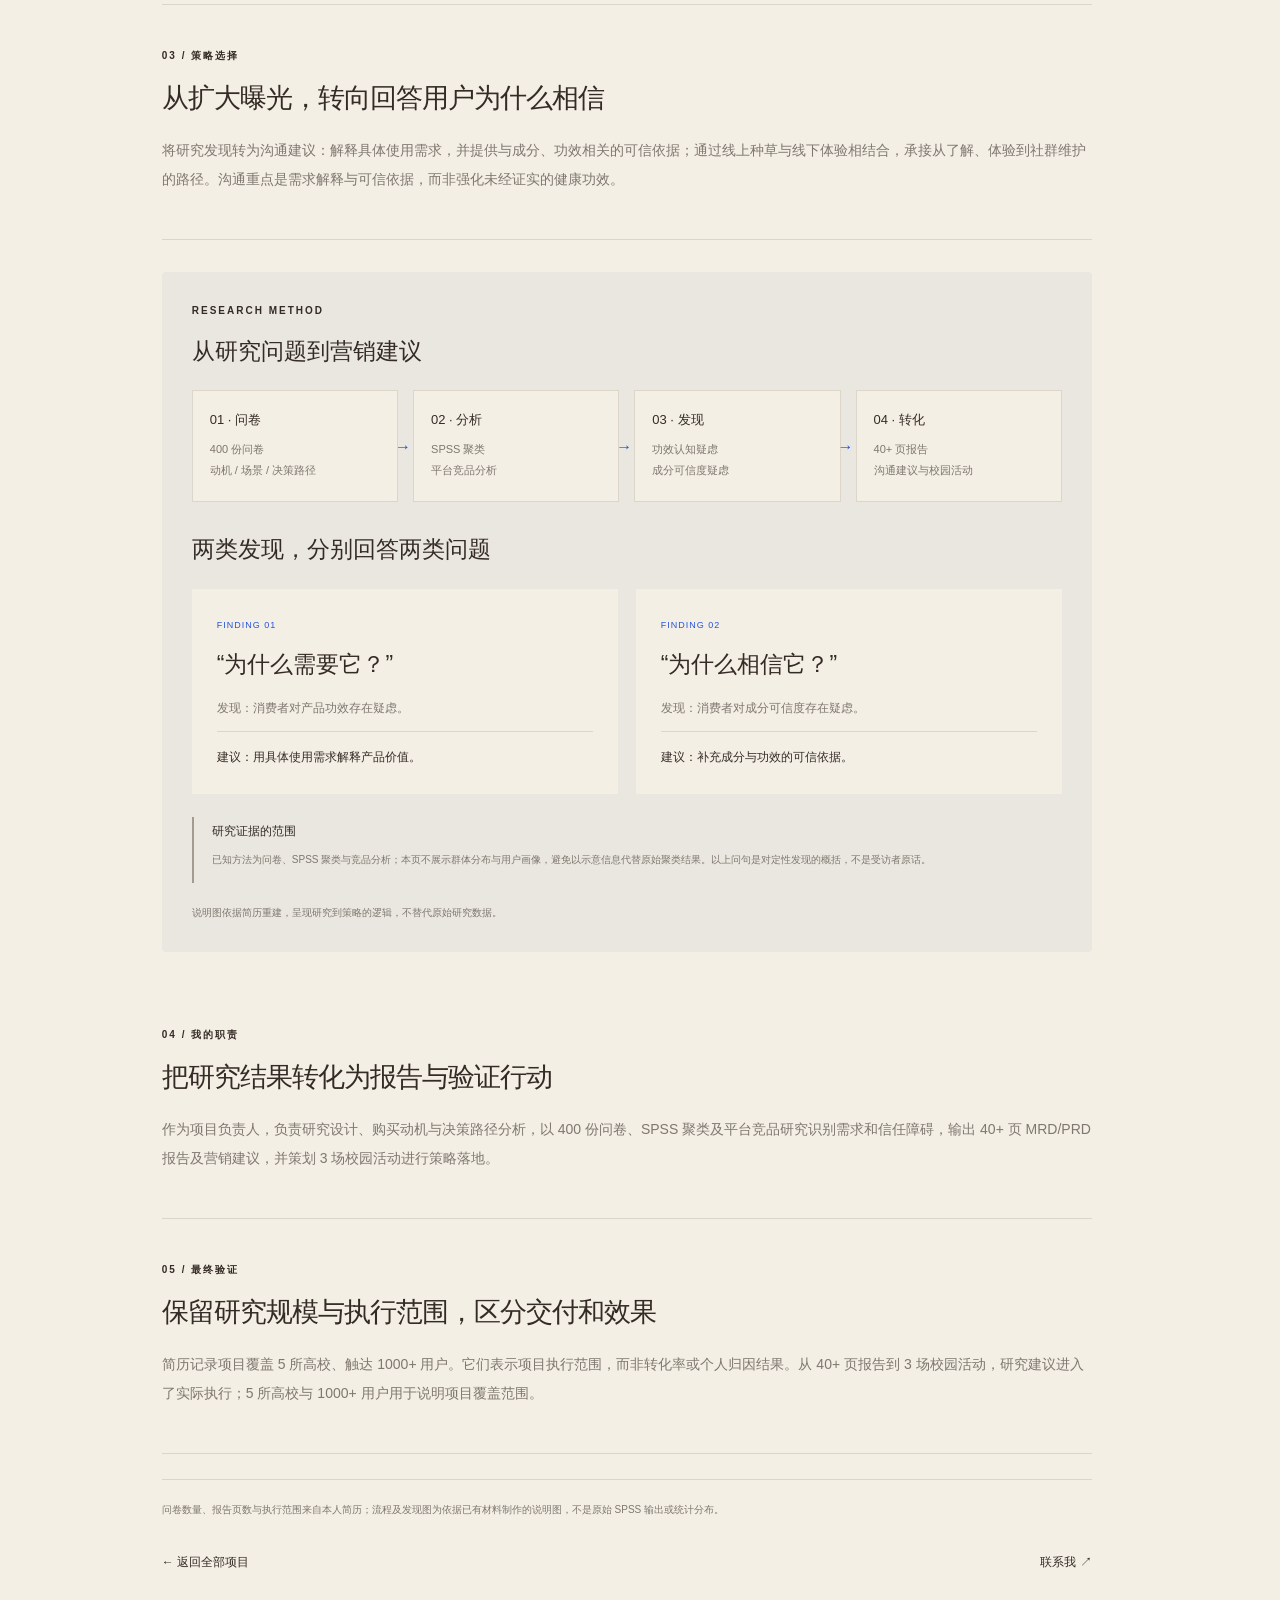
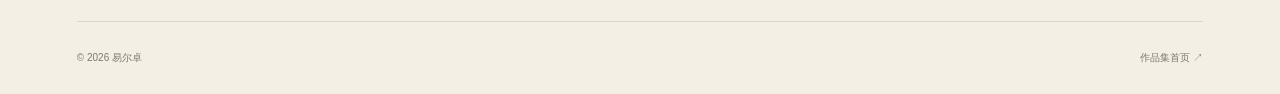
==== commit 016880a9: "Restore the selected product marketing and project scope portfolio version" ====
--- a/cases/goji/index.html
+++ b/cases/goji/index.html
@@ -1 +1 @@
-<!doctype html><html lang="zh-CN"><head><meta charset="utf-8"><meta name="viewport" content="width=device-width,initial-scale=1"><meta name="description" content="消费者对功效与成分存在疑虑，营销沟通应该先回答什么？"><title>早康 · 消费者研究与策略转化 · 易尔卓</title><link rel="stylesheet" href="../../style.css?v=restore031f448"></head><body class="case-page"><header><a class="wordmark" href="../../">YI ERZHUO<span>易尔卓 / 产品营销</span></a><nav aria-label="案例导航"><a href="../../#projects">返回作品集</a><a href="../../assets/yi-erzhuo-resume.pdf" download>下载简历 ↓</a></nav></header><main><section class="case-hero"><a class="back-link" href="../../#projects">← 全部项目</a><p class="eyebrow">ZAOKANG / CONSUMER RESEARCH</p><h1>早康 · 消费者研究与策略转化</h1><p class="case-question">消费者对功效与成分存在疑虑，营销沟通应该先回答什么？</p><div class="case-meta"><span>2024.02 — 2024.06 · 校园研究项目</span><button class="share-button">复制案例链接 ↗</button></div><p id="share-status" role="status" aria-live="polite"></p><div class="role-panel"><p class="eyebrow">MY ROLE / 我的职责</p><h2>项目负责人 · 问卷研究、SPSS 分析与校园营销</h2><p>作为项目负责人组织消费者研究，开展问卷、SPSS 聚类及平台竞品分析，并搭建私域社群、策划校园活动。活动落地是项目协作成果；活动执行与项目覆盖范围不作为个人独立效果归因。</p><div class="role-output"><span>关键交付</span><strong>400 份问卷 · 40+ 页研究报告</strong></div></div></section><nav class="chapter-nav" aria-label="案例章节"><a href="#step-1">01 商业问题</a><a href="#step-2">02 关键洞察</a><a href="#step-3">03 策略选择</a><a href="#step-4">04 我的职责</a><a href="#step-5">05 最终验证</a></nav><div class="case-reading"><section id="step-1" class="case-chapter"><p class="eyebrow">01 / 商业问题</p><h2>在推广之前，先理解购买障碍</h2><p>枸杞原浆的沟通不能只强调产品功效。研究围绕购买动机、使用场景与决策路径，判断消费者的疑虑及需要补充的信息。</p></section><section id="step-2" class="case-chapter"><p class="eyebrow">02 / 关键洞察</p><h2>功效认知与成分可信度，是材料中的两个核心问题</h2><p>基于 400 份问卷开展 SPSS 聚类分析，并结合小红书、抖音竞品研究，材料总结了产品功效与成分可信度的疑虑。本案例展示研究方法与定性发现；群体划分需以原始聚类结果为依据，不以说明图替代统计输出。</p></section><section id="step-3" class="case-chapter"><p class="eyebrow">03 / 策略选择</p><h2>从扩大曝光，转向回答用户为什么相信</h2><p>将研究发现转为沟通建议：解释具体使用需求，并提供与成分、功效相关的可信依据；通过线上种草与线下体验相结合，承接从了解、体验到社群维护的路径。沟通重点是需求解释与可信依据，而非强化未经证实的健康功效。</p></section><section class="case-visual"><p class="eyebrow">RESEARCH METHOD</p><h3>从研究问题到营销建议</h3><div class="process-flow"><div><b>01 · 问卷</b><span>400 份问卷<br>动机 / 场景 / 决策路径</span></div><div><b>02 · 分析</b><span>SPSS 聚类<br>平台竞品分析</span></div><div><b>03 · 发现</b><span>功效认知疑虑<br>成分可信度疑虑</span></div><div><b>04 · 转化</b><span>40+ 页报告<br>沟通建议与校园活动</span></div></div><h3>两类发现，分别回答两类问题</h3><div class="finding-grid"><article><span>FINDING 01</span><h4>“为什么需要它？”</h4><p>发现：消费者对产品功效存在疑虑。</p><div>建议：用具体使用需求解释产品价值。</div></article><article><span>FINDING 02</span><h4>“为什么相信它？”</h4><p>发现：消费者对成分可信度存在疑虑。</p><div>建议：补充成分与功效的可信依据。</div></article></div><div class="research-boundary"><strong>研究证据的范围</strong><p>已知方法为问卷、SPSS 聚类与竞品分析；本页不展示群体分布与用户画像，避免以示意信息代替原始聚类结果。以上问句是对定性发现的概括，不是受访者原话。</p></div><p class="visual-caption">说明图依据简历重建，呈现研究到策略的逻辑，不替代原始研究数据。</p></section><section id="step-4" class="case-chapter"><p class="eyebrow">04 / 我的职责</p><h2>把研究结果转化为报告与验证行动</h2><p>作为负责人研究消费者购买动机、场景与决策路径，使用 SPSS 分析并跟踪平台竞品；输出 40+ 页 MRD/PRD 报告及优化建议，搭建校园私域社群，策划并落地 3 场活动。</p></section><section id="step-5" class="case-chapter"><p class="eyebrow">05 / 最终验证</p><h2>保留研究规模与执行范围，区分交付和效果</h2><p>简历记录项目覆盖 5 所高校、触达 1000+ 用户。它们表示项目执行范围，而非转化率或个人归因结果。从 40+ 页报告到 3 场校园活动，研究建议进入了实际执行；5 所高校与 1000+ 用户用于说明项目覆盖范围。</p></section><p class="case-note">问卷数量、报告页数与执行范围来自本人简历；流程及发现图为依据已有材料制作的说明图，不是原始 SPSS 输出或统计分布。</p><section class="next-case"><a href="../../#projects">← 返回全部项目</a><a href="mailto:erzhuoy25@163.com">联系我 ↗</a></section></div></main><footer><span>© 2026 易尔卓</span><a href="../../">作品集首页 ↗</a></footer><dialog id="image-dialog" aria-label="公开作品完整原图"><button class="close" aria-label="关闭原图">×</button><img id="full-image" alt="公开作品完整截图"></dialog><script src="../../script.js?v=restore031f448"></script></body></html>+<!doctype html><html lang="zh-CN"><head><meta charset="utf-8"><meta name="viewport" content="width=device-width,initial-scale=1"><meta name="description" content="消费者对功效与成分存在疑虑，营销沟通应该先回答什么？"><title>早康 · 消费者研究与策略转化 · 易尔卓</title><link rel="stylesheet" href="../../style.css?v=restore8ede692"></head><body class="case-page"><header><a class="wordmark" href="../../">YI ERZHUO<span>易尔卓 / 产品营销</span></a><nav aria-label="案例导航"><a href="../../#projects">返回作品集</a><a href="../../assets/yi-erzhuo-resume.pdf" download>下载简历 ↓</a></nav></header><main><section class="case-hero"><a class="back-link" href="../../#projects">← 全部项目</a><p class="eyebrow">ZAOKANG / CONSUMER RESEARCH</p><h1>早康 · 消费者研究与策略转化</h1><p class="case-question">消费者对功效与成分存在疑虑，营销沟通应该先回答什么？</p><div class="case-meta"><span>2024.02 — 2024.06 · 校园研究项目</span><button class="share-button">复制案例链接 ↗</button></div><p id="share-status" role="status" aria-live="polite"></p><div class="role-panel"><p class="eyebrow">MY ROLE / 我的职责</p><h2>项目负责人 · 消费者研究与营销建议</h2><p>负责消费者购买动机、使用场景与决策路径研究，基于 400 份问卷开展 SPSS 分析并结合平台竞品研究，输出 40+ 页研究报告及营销建议，推动研究结论进入校园体验与私域沟通。活动由项目团队协同落地。</p><div class="role-output"><span>关键交付</span><strong>400 份问卷 · 40+ 页研究报告</strong></div></div></section><section class="project-scale" aria-label="项目规模与研究范围"><p class="eyebrow">PROJECT SCALE / 项目规模</p><h2>研究范围与策略交付</h2><div class="scale-grid"><div><strong>400</strong><span>份消费者问卷</span><p>购买动机 / 使用场景 / 决策路径</p></div><div><strong>40+</strong><span>页研究报告</span><p>MRD/PRD 与营销建议</p></div><div><strong>5所</strong><span>高校覆盖</span><p>校园研究与活动范围</p></div><div><strong>1000+</strong><span>用户触达</span><p>项目执行覆盖范围</p></div><div><strong>3场</strong><span>校园营销活动</span><p>线上种草 + 线下体验</p></div></div><p class="scale-note">研究方法包括 SPSS 聚类分析与小红书、抖音竞品研究。数字分别说明研究深度、策略交付及项目覆盖，活动触达为项目范围，不作个人转化归因。</p></section><nav class="chapter-nav" aria-label="案例章节"><a href="#step-1">01 商业问题</a><a href="#step-2">02 关键洞察</a><a href="#step-3">03 策略选择</a><a href="#step-4">04 我的职责</a><a href="#step-5">05 最终验证</a></nav><div class="case-reading"><section id="step-1" class="case-chapter"><p class="eyebrow">01 / 商业问题</p><h2>在推广之前，先理解购买障碍</h2><p>枸杞原浆的沟通不能只强调产品功效。研究围绕购买动机、使用场景与决策路径，判断消费者的疑虑及需要补充的信息。</p></section><section id="step-2" class="case-chapter"><p class="eyebrow">02 / 关键洞察</p><h2>功效认知与成分可信度，是材料中的两个核心问题</h2><p>基于 400 份问卷开展 SPSS 聚类分析，并结合小红书、抖音竞品研究，材料总结了产品功效与成分可信度的疑虑。本案例展示研究方法与定性发现；群体划分需以原始聚类结果为依据，不以说明图替代统计输出。</p></section><section id="step-3" class="case-chapter"><p class="eyebrow">03 / 策略选择</p><h2>从扩大曝光，转向回答用户为什么相信</h2><p>将研究发现转为沟通建议：解释具体使用需求，并提供与成分、功效相关的可信依据；通过线上种草与线下体验相结合，承接从了解、体验到社群维护的路径。沟通重点是需求解释与可信依据，而非强化未经证实的健康功效。</p></section><section class="case-visual"><p class="eyebrow">RESEARCH METHOD</p><h3>从研究问题到营销建议</h3><div class="process-flow"><div><b>01 · 问卷</b><span>400 份问卷<br>动机 / 场景 / 决策路径</span></div><div><b>02 · 分析</b><span>SPSS 聚类<br>平台竞品分析</span></div><div><b>03 · 发现</b><span>功效认知疑虑<br>成分可信度疑虑</span></div><div><b>04 · 转化</b><span>40+ 页报告<br>沟通建议与校园活动</span></div></div><h3>两类发现，分别回答两类问题</h3><div class="finding-grid"><article><span>FINDING 01</span><h4>“为什么需要它？”</h4><p>发现：消费者对产品功效存在疑虑。</p><div>建议：用具体使用需求解释产品价值。</div></article><article><span>FINDING 02</span><h4>“为什么相信它？”</h4><p>发现：消费者对成分可信度存在疑虑。</p><div>建议：补充成分与功效的可信依据。</div></article></div><div class="research-boundary"><strong>研究证据的范围</strong><p>已知方法为问卷、SPSS 聚类与竞品分析；本页不展示群体分布与用户画像，避免以示意信息代替原始聚类结果。以上问句是对定性发现的概括，不是受访者原话。</p></div><p class="visual-caption">说明图依据简历重建，呈现研究到策略的逻辑，不替代原始研究数据。</p></section><section id="step-4" class="case-chapter"><p class="eyebrow">04 / 我的职责</p><h2>把研究结果转化为报告与验证行动</h2><p>作为项目负责人，负责研究设计、购买动机与决策路径分析，以 400 份问卷、SPSS 聚类及平台竞品研究识别需求和信任障碍，输出 40+ 页 MRD/PRD 报告及营销建议，并策划 3 场校园活动进行策略落地。</p></section><section id="step-5" class="case-chapter"><p class="eyebrow">05 / 最终验证</p><h2>保留研究规模与执行范围，区分交付和效果</h2><p>简历记录项目覆盖 5 所高校、触达 1000+ 用户。它们表示项目执行范围，而非转化率或个人归因结果。从 40+ 页报告到 3 场校园活动，研究建议进入了实际执行；5 所高校与 1000+ 用户用于说明项目覆盖范围。</p></section><p class="case-note">问卷数量、报告页数与执行范围来自本人简历；流程及发现图为依据已有材料制作的说明图，不是原始 SPSS 输出或统计分布。</p><section class="next-case"><a href="../../#projects">← 返回全部项目</a><a href="mailto:erzhuoy25@163.com">联系我 ↗</a></section></div></main><footer><span>© 2026 易尔卓</span><a href="../../">作品集首页 ↗</a></footer><dialog id="image-dialog" aria-label="公开作品完整原图"><button class="close" aria-label="关闭原图">×</button><img id="full-image" alt="公开作品完整截图"></dialog><script src="../../script.js?v=restore8ede692"></script></body></html>
--- a/style.css
+++ b/style.css
@@ -3,3 +3,5 @@
 .about-photo{height:300px}.about-photo img{height:280px;max-width:55%;width:auto;object-fit:contain;bottom:0;right:12px}.about-photo>span{top:110px;font-size:22px}@media(max-width:650px){.about-photo{height:260px}.about-photo img{height:240px;max-width:55%;right:4px}.about-photo>span{left:18px;top:95px;font-size:18px}}
 /* Recruiting portfolio: clear deliverables and shareable case studies. */
 .hero h1{font-size:clamp(40px,4.1vw,59px);line-height:1.32;letter-spacing:-2px}.positioning{font-size:12px;color:var(--blue);letter-spacing:.5px;margin:20px 0 0}.hero-description{max-width:510px}.hero-actions-new{display:flex;gap:16px;align-items:center;flex-wrap:wrap}.resume-button{border:1px solid var(--line);padding:16px 20px;font-size:12px;border-radius:3px}.graduation,.location{font-size:10px;color:var(--muted);line-height:1.8}.graduation{margin:20px 0 5px}.location{margin:0}.focus-words{display:flex;gap:18px;margin-top:18px;font-size:10px;color:var(--muted)}.revised-projects{grid-template-columns:1fr 1fr}.revised-projects>.project:last-child{grid-column:auto;display:block}.revised-projects>.project:last-child .project-cover{height:350px;min-height:0}.revised-projects .project-cover h3{font-size:27px}.revised-projects .cover-art{top:156px}.revised-projects .project-body h3{margin:0 0 20px;font-size:21px}.card-problem,.card-role{font-size:12px;line-height:1.9;margin:0 0 14px}.card-role{color:var(--muted)}.card-problem>span,.card-role>span{display:block;font-size:9px;color:var(--muted);letter-spacing:1px;margin-bottom:3px}.deliverable{border-top:1px solid var(--line);padding-top:17px;margin-top:20px;min-height:75px}.deliverable>span{display:block;font-size:9px;color:var(--muted);margin-bottom:8px}.deliverable>strong{font-size:15px;line-height:1.7;font-weight:500}.goji-theme .project-cover{background:#eedfce;color:#774e35}.research-cover{position:absolute;left:26px;bottom:53px;right:25px}.research-cover>span{font-size:65px;font-family:Georgia,serif;letter-spacing:-2px}.research-cover small{font-family:Arial,"Microsoft YaHei",sans-serif;font-size:11px;letter-spacing:0;margin-left:14px}.research-cover>div{font-size:11px;margin-top:10px;letter-spacing:1px}.text-link{font-size:12px;border-bottom:1px solid var(--line);padding:8px 0}.case-visual{background:#e9e7df;padding:30px;border-radius:4px;margin:32px 0}.case-visual>h3{font-size:23px;margin:15px 0 22px}.process-flow{display:grid;grid-template-columns:repeat(4,1fr);gap:15px;margin:22px 0 30px}.process-flow>div{padding:20px 17px;background:var(--paper);position:relative;border:1px solid var(--line)}.process-flow>div:not(:last-child)::after{content:'→';position:absolute;right:-14px;top:43%;color:var(--blue);font-size:16px;z-index:1}.process-flow b{font-size:13px;font-weight:500;display:block;margin-bottom:10px}.process-flow span{font-size:11px;line-height:1.9;color:var(--muted)}.finding-grid{display:grid;grid-template-columns:1fr 1fr;gap:18px}.finding-grid article{background:var(--paper);padding:25px}.finding-grid article>span{font-size:9px;color:var(--blue);letter-spacing:1px}.finding-grid h4{font-size:23px;font-weight:500;margin:17px 0}.finding-grid p{font-size:12px;color:var(--muted);line-height:1.9}.finding-grid article>div{font-size:12px;line-height:1.8;padding-top:15px;border-top:1px solid var(--line)}.research-boundary{margin-top:23px;border-left:2px solid #a39b8d;padding:4px 0 4px 18px}.research-boundary strong{font-size:12px;font-weight:500}.research-boundary p,.visual-caption{font-size:10px;line-height:1.9;color:var(--muted)}.visual-caption{margin:20px 0 0}.compact-support .support{padding:30px}.compact-support h3{font-size:23px}.compact-support .support-foot{font-size:10px;margin-bottom:0}.contact-details{font-size:12px;line-height:2;color:#c3b9aa;margin:0 0 25px}.resume-nav{background:var(--ink);color:var(--paper)}.resume-nav:hover{background:var(--blue);color:white}.case-page header{height:90px}.case-page main{max-width:1100px}.case-hero{padding:45px 0 0}.back-link{display:inline-block;font-size:11px;color:var(--muted);margin-bottom:32px}.case-hero h1{font-size:43px;line-height:1.5;letter-spacing:-1px;margin:20px 0}.case-question{font-size:17px;line-height:1.9;max-width:820px;color:var(--muted)}.case-meta{display:flex;align-items:center;justify-content:space-between;gap:20px;font-size:11px;color:var(--muted);margin:25px 0 0}.share-button{font-size:11px;border:1px solid var(--line);border-radius:22px;padding:11px 18px;color:var(--ink);background:transparent}#share-status{font-size:11px;color:var(--blue);line-height:1.8;min-height:20px;margin:10px 0}#share-status input{width:100%;padding:12px;margin-top:10px;border:1px solid var(--line);background:var(--paper);color:var(--ink)}.role-panel{background:#e6e8de;border:1px solid #d6dacd;padding:29px;margin:25px 0 35px;border-radius:4px}.role-panel h2{font-size:23px;line-height:1.7;margin:12px 0 15px}.role-panel>p:not(.eyebrow){font-size:12px;line-height:2;color:var(--muted);max-width:900px}.role-output{display:flex;align-items:baseline;gap:20px;margin-top:20px;border-top:1px solid #ced4c4;padding-top:18px}.role-output span{font-size:10px;color:var(--muted);flex-shrink:0}.role-output strong{font-size:14px;line-height:1.8;font-weight:500}.chapter-nav{display:flex;gap:24px;font-size:11px;flex-wrap:wrap;position:sticky;top:0;background:var(--paper);padding:19px 0;border-top:1px solid var(--line);border-bottom:1px solid var(--line);z-index:4}.case-reading{max-width:930px;margin:auto}.case-chapter{padding:42px 0 30px;border-bottom:1px solid var(--line);scroll-margin-top:76px}.case-chapter h2{font-size:27px;margin:15px 0 18px}.case-chapter>p:not(.eyebrow){font-size:14px;line-height:2.1;color:var(--muted)}.mapping-table{border:1px solid var(--line);background:var(--paper);font-size:11px}.mapping-head,.mapping-row{display:grid;grid-template-columns:1fr 1.4fr 1.3fr 1.7fr;gap:15px;padding:16px}.mapping-head{background:#dedccc;font-size:10px}.mapping-row{border-top:1px solid var(--line);line-height:1.9;color:var(--muted)}.mapping-row>span:first-child{color:var(--ink)}.case-page .gallery{max-width:760px;margin:25px auto}.case-page .gallery-image{transition:transform .2s}.case-page .gallery-image:hover{transform:translateY(-3px)}.next-case{display:flex;justify-content:space-between;font-size:12px;padding:35px 0 50px}.case-page footer{border-top:1px solid var(--line)}@media(max-width:1000px){.hero h1{font-size:43px}.process-flow{grid-template-columns:1fr 1fr}.process-flow>div:nth-child(2)::after{display:none}.hero{gap:30px}.focus-words{gap:14px}}@media(max-width:650px){.hero h1{font-size:37px;letter-spacing:-1.6px;line-height:1.4}.hero-description{font-size:12px;margin:20px 0 25px}.positioning{font-size:10px}.hero-actions-new{gap:12px}.hero-actions-new .primary{gap:28px}.resume-button{padding:16px;font-size:11px}.revised-projects{grid-template-columns:1fr}.revised-projects .project-cover h3{font-size:25px}.revised-projects .project-body h3{font-size:19px}.revised-projects .deliverable{min-height:0;margin-bottom:20px}.focus-words{font-size:9px;gap:15px}.case-visual{padding:20px;margin:25px 0}.case-visual>h3{font-size:20px}.process-flow{gap:12px}.process-flow>div{padding:16px 12px}.process-flow b{font-size:12px}.process-flow span{font-size:10px}.process-flow>div:not(:last-child)::after{right:-11px;font-size:14px}.finding-grid{grid-template-columns:1fr;gap:13px}.finding-grid article{padding:20px}.finding-grid h4{font-size:21px}.compact-support .support{padding:24px}.contact-details{font-size:11px}.contact-bottom a+a{display:inline-block;margin-top:20px;font-size:13px}.case-page header{height:82px}.case-page nav{font-size:10px}.case-page nav a:last-child{padding:0;margin:0;border:0}.case-hero{padding-top:30px}.case-hero h1{font-size:30px}.case-question{font-size:14px}.case-meta{align-items:flex-start;gap:15px;font-size:10px;line-height:1.8}.share-button{padding:9px 12px;flex-shrink:0;font-size:10px}.role-panel{padding:22px;margin-bottom:25px}.role-panel h2{font-size:19px}.role-output{display:block}.role-output strong{display:block;margin-top:7px;font-size:13px}.chapter-nav{gap:11px 16px;padding:15px 0;font-size:10px}.case-chapter{padding:32px 0 23px;scroll-margin-top:102px}.case-chapter h2{font-size:23px}.case-chapter>p:not(.eyebrow){font-size:13px;line-height:2}.mapping-head{display:none}.mapping-row{grid-template-columns:1fr;gap:6px;padding:17px}.mapping-row>span:first-child{font-size:14px;font-weight:500}.mapping-row>span:nth-child(2)::before{content:'需求：';color:var(--ink)}.mapping-row>span:nth-child(3)::before{content:'产品：';color:var(--ink)}.mapping-row>span:nth-child(4)::before{content:'沟通：';color:var(--ink)}.case-page .gallery{gap:12px}#image-dialog .close{position:fixed;right:6vw;top:5vh}}
+/* Existing case frame: project scope and evidence captions. */
+.ability h3{line-height:1.6}.ability-en{display:inline-block;font-size:16px;margin-right:10px}.ability-cn{display:inline-block;font-size:13px;color:var(--muted);font-weight:400}.project-scale{padding:30px;background:#ebe8dd;border:1px solid var(--line);border-radius:4px;margin:0 0 35px}.project-scale>h2{font-size:23px;margin:12px 0 25px}.scale-grid{display:grid;grid-template-columns:repeat(auto-fit,minmax(150px,1fr));gap:24px}.scale-grid>div{border-left:1px solid #cfc9bd;padding-left:19px}.scale-grid strong{font-size:39px;font-weight:500;letter-spacing:-1px;display:block;line-height:1.3}.scale-grid span{font-size:11px;display:block;margin-top:10px;line-height:1.8}.scale-grid p{font-size:10px;line-height:1.9;color:var(--muted);margin:8px 0 0}.scale-note{font-size:10px;color:var(--muted);line-height:1.9;margin:25px 0 0;padding-top:20px;border-top:1px solid var(--line)}.strategy-chain{display:flex;align-items:center;justify-content:space-between;gap:12px;font-size:11px;line-height:1.9;margin:20px 0 25px}.strategy-chain>span{flex:1;text-align:center;padding:14px 10px;background:var(--paper);border:1px solid var(--line)}.strategy-chain i{font-style:normal;color:var(--blue)}.evidence-gallery{align-items:start}.evidence-gallery figure{margin:0;min-width:0}.evidence-gallery .gallery-image{width:100%}.evidence-gallery figcaption{padding:20px 0 0}.evidence-gallery figcaption>span{font-size:9px;letter-spacing:1px;color:var(--muted)}.evidence-gallery h3{font-size:17px;margin:10px 0}.evidence-gallery p{font-size:12px;line-height:1.9;color:var(--muted);margin:0}.cover-top{gap:12px}.cover-top>span:first-child{line-height:1.7}.cover-top>span:last-child{white-space:nowrap}.revised-projects .project-body h3{font-size:20px;line-height:1.6}.case-hero h1{font-size:38px}@media(max-width:650px){.ability-en{display:block;font-size:16px;margin:0}.ability-cn{display:block;font-size:12px}.project-scale{padding:22px;margin-bottom:25px}.project-scale>h2{font-size:20px}.scale-grid{grid-template-columns:1fr 1fr;gap:22px 14px}.scale-grid>div{padding-left:12px}.scale-grid strong{font-size:31px}.scale-grid span{font-size:10px}.scale-grid p{font-size:9px}.strategy-chain{display:grid;grid-template-columns:1fr;gap:8px}.strategy-chain i{text-align:center;transform:rotate(90deg)}.strategy-chain>span{padding:10px}.evidence-gallery{grid-template-columns:1fr!important;gap:30px!important;max-width:290px!important}.evidence-gallery figcaption{padding-top:15px}.evidence-gallery p{font-size:11px}.revised-projects .project-body h3{font-size:18px}.case-hero h1{font-size:27px;line-height:1.6}.cover-top{font-size:8px}}
